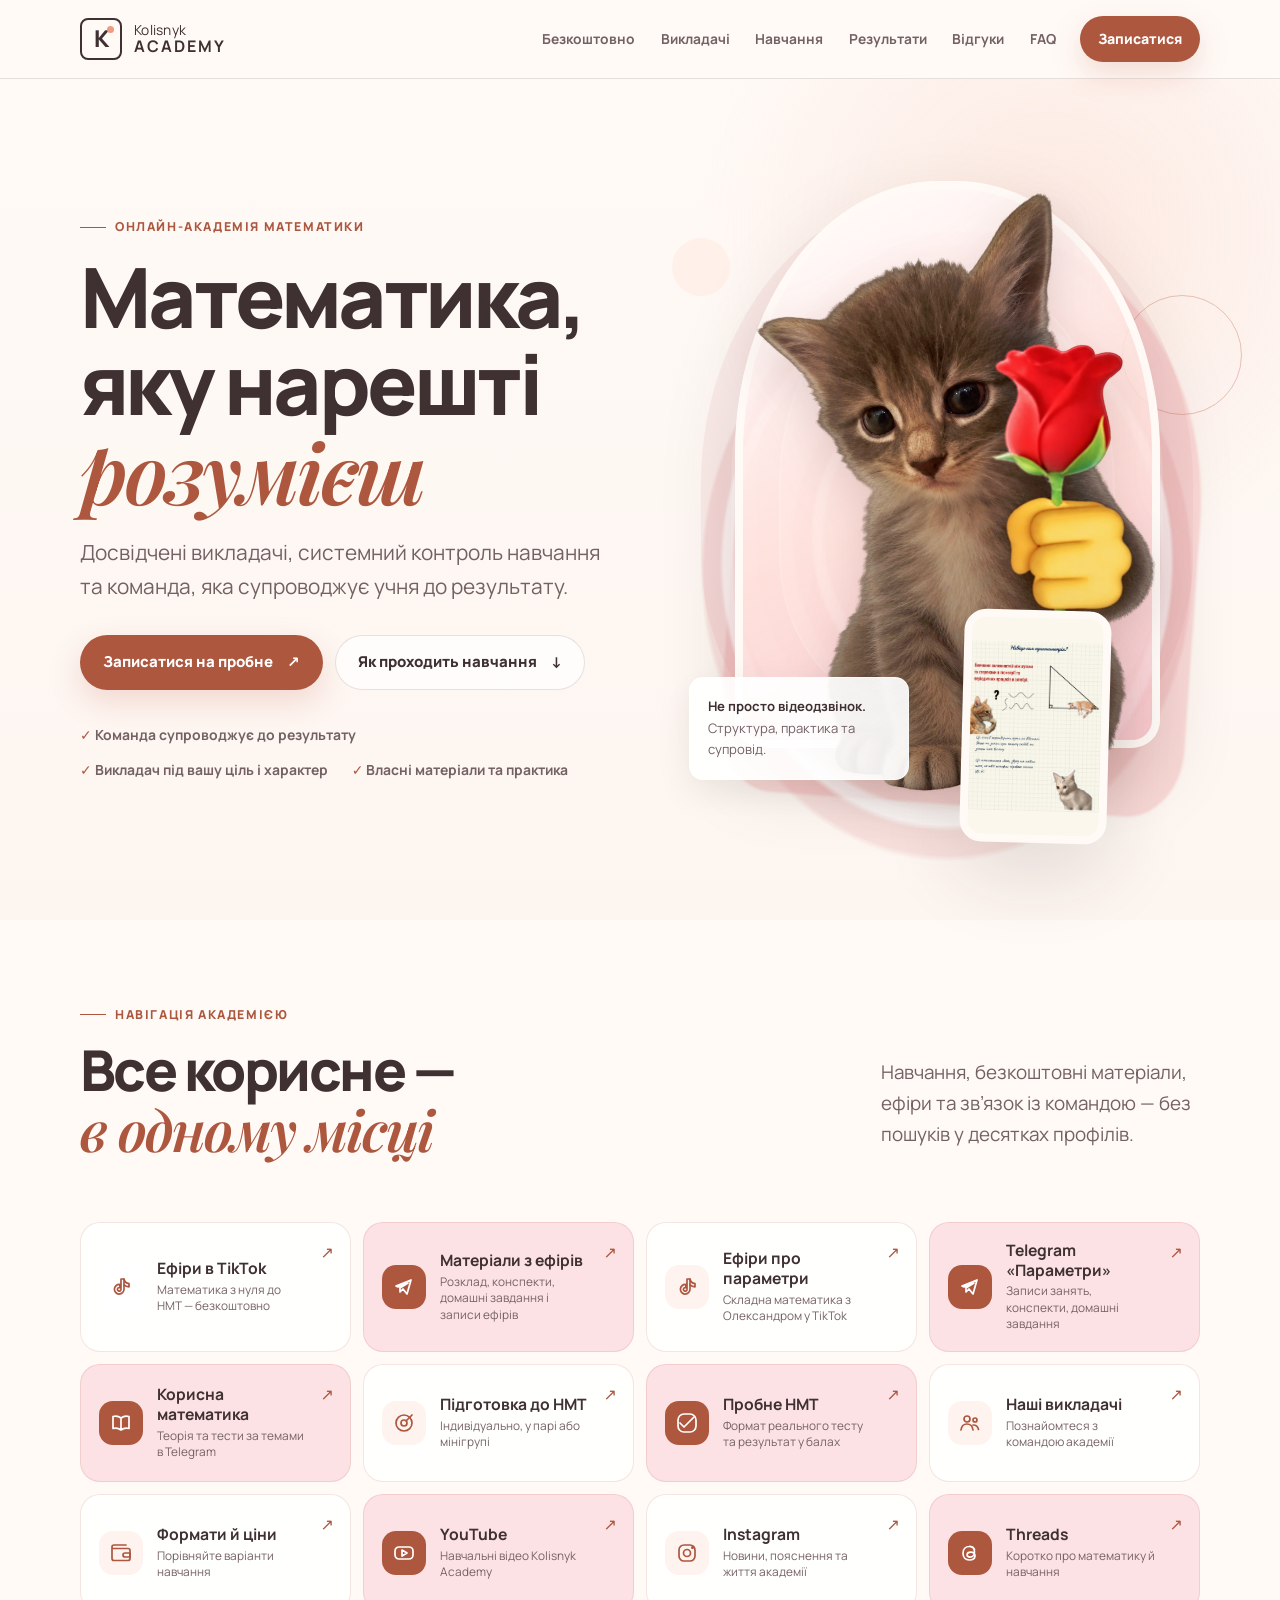
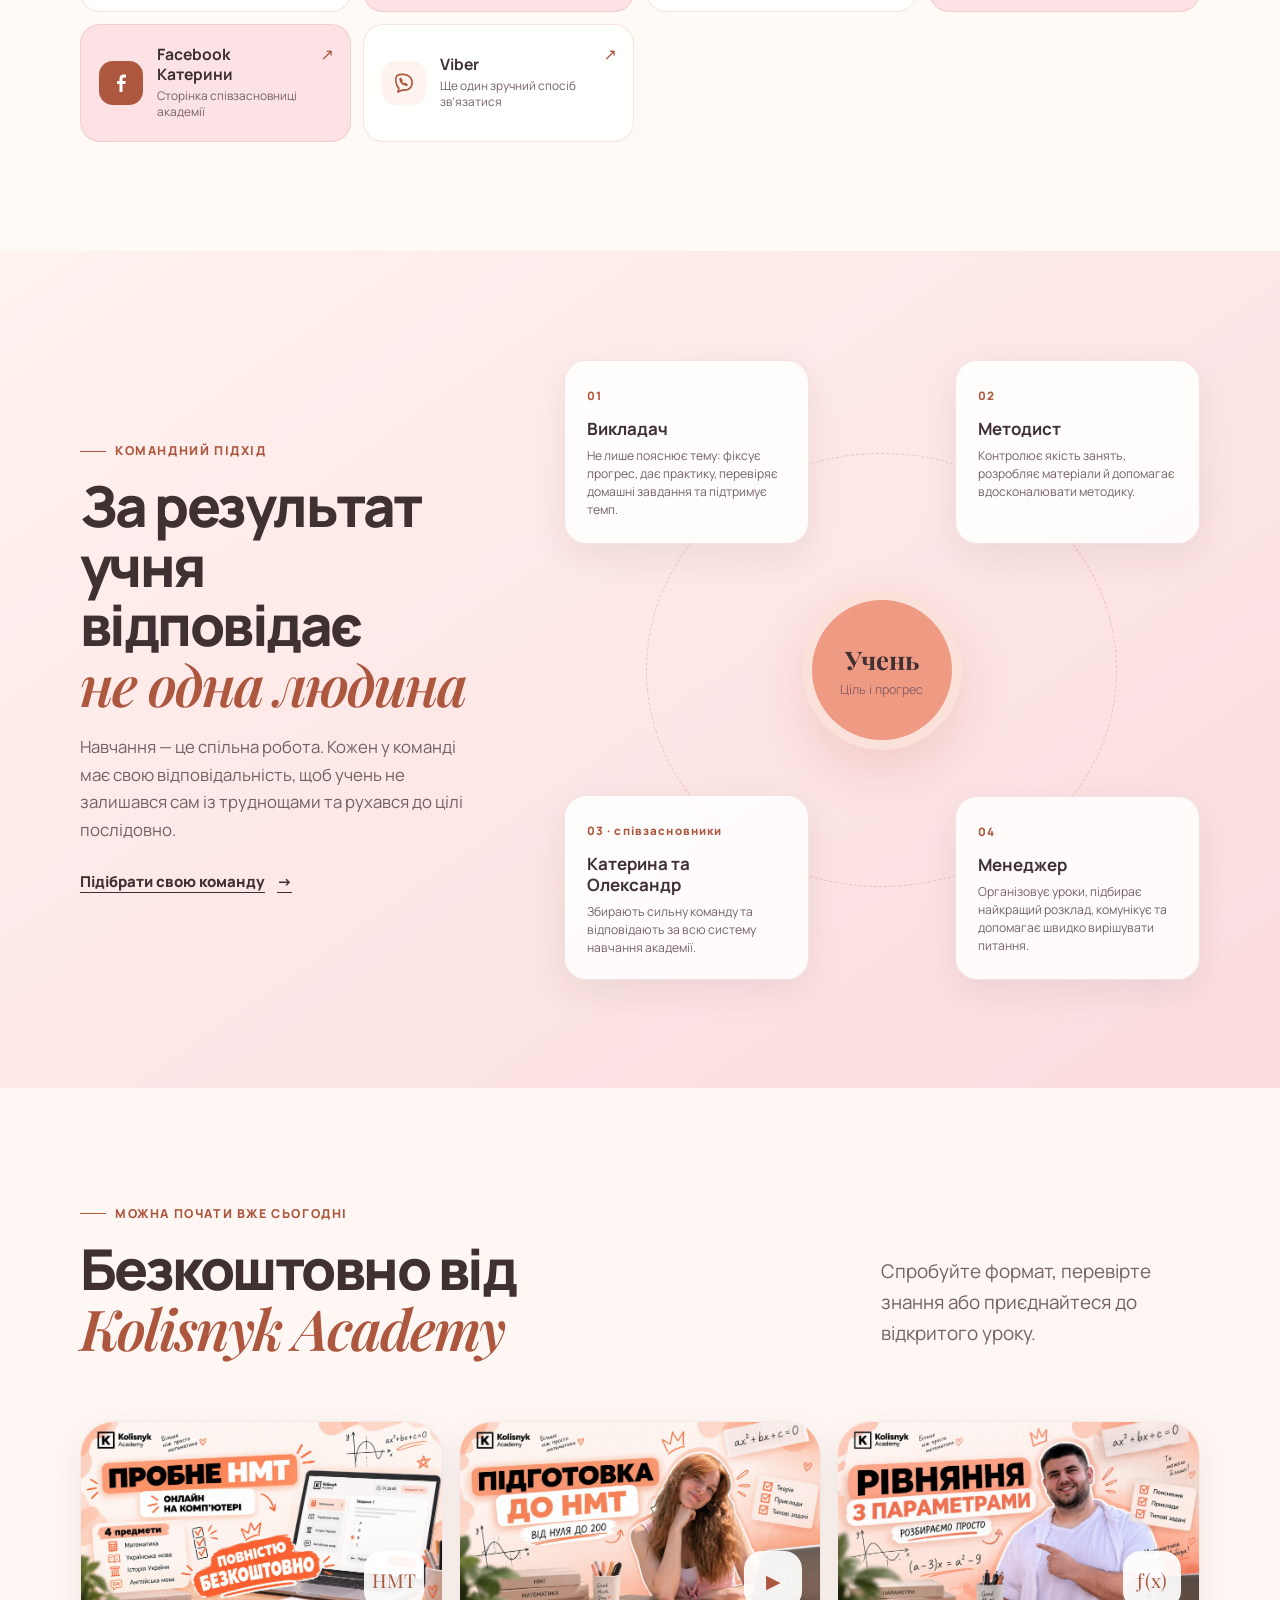
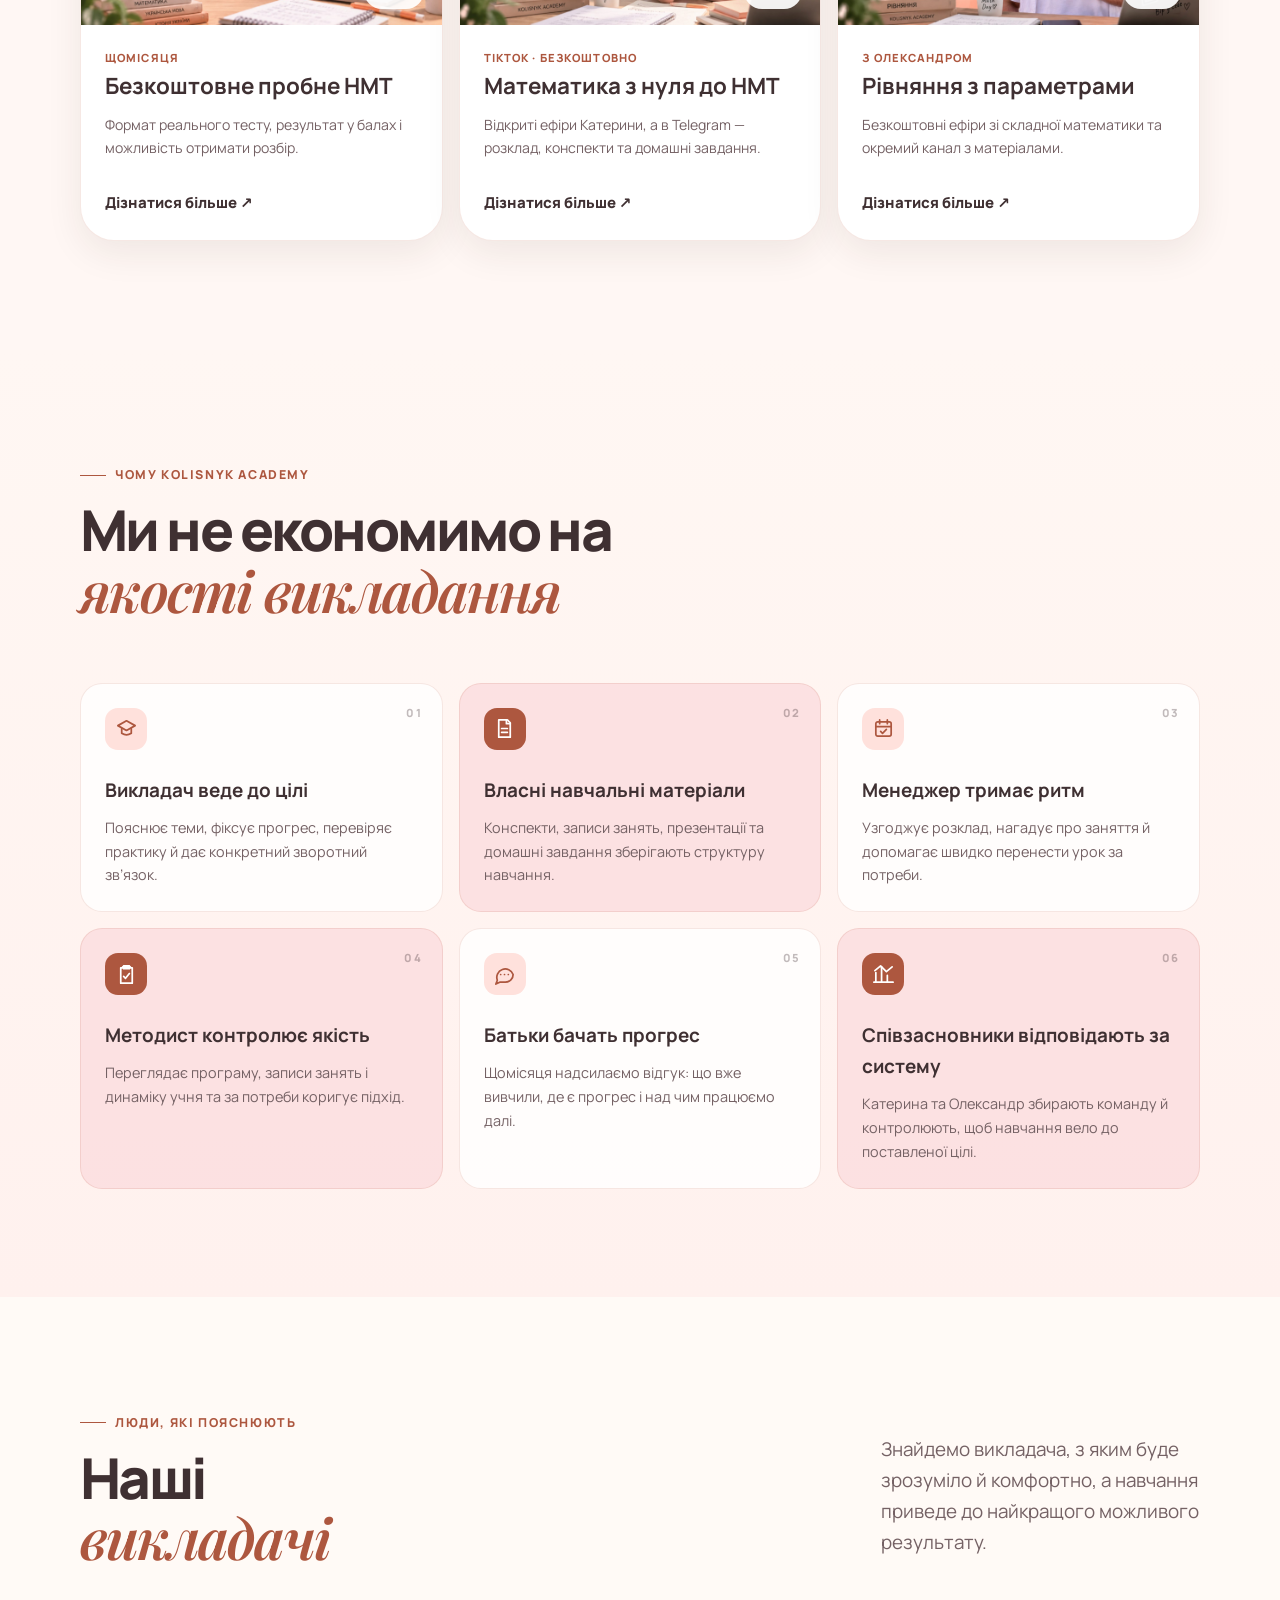
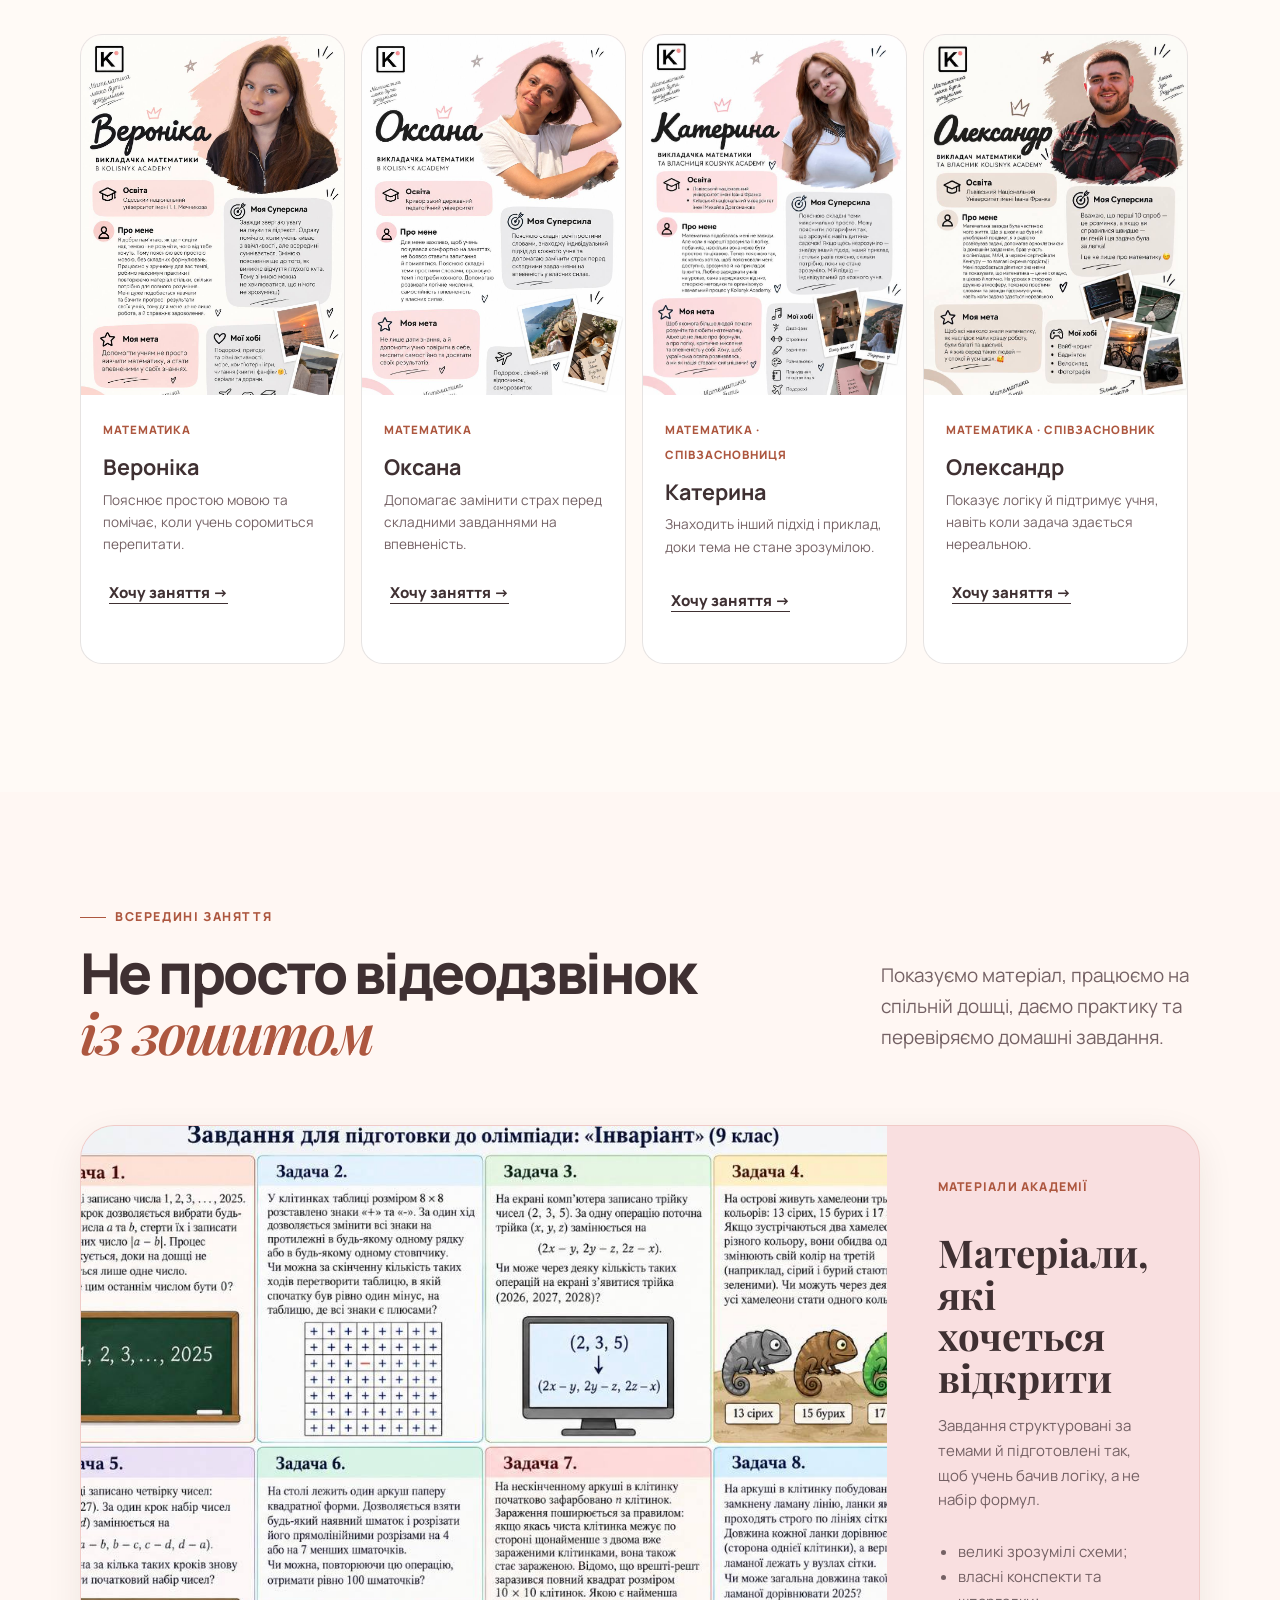
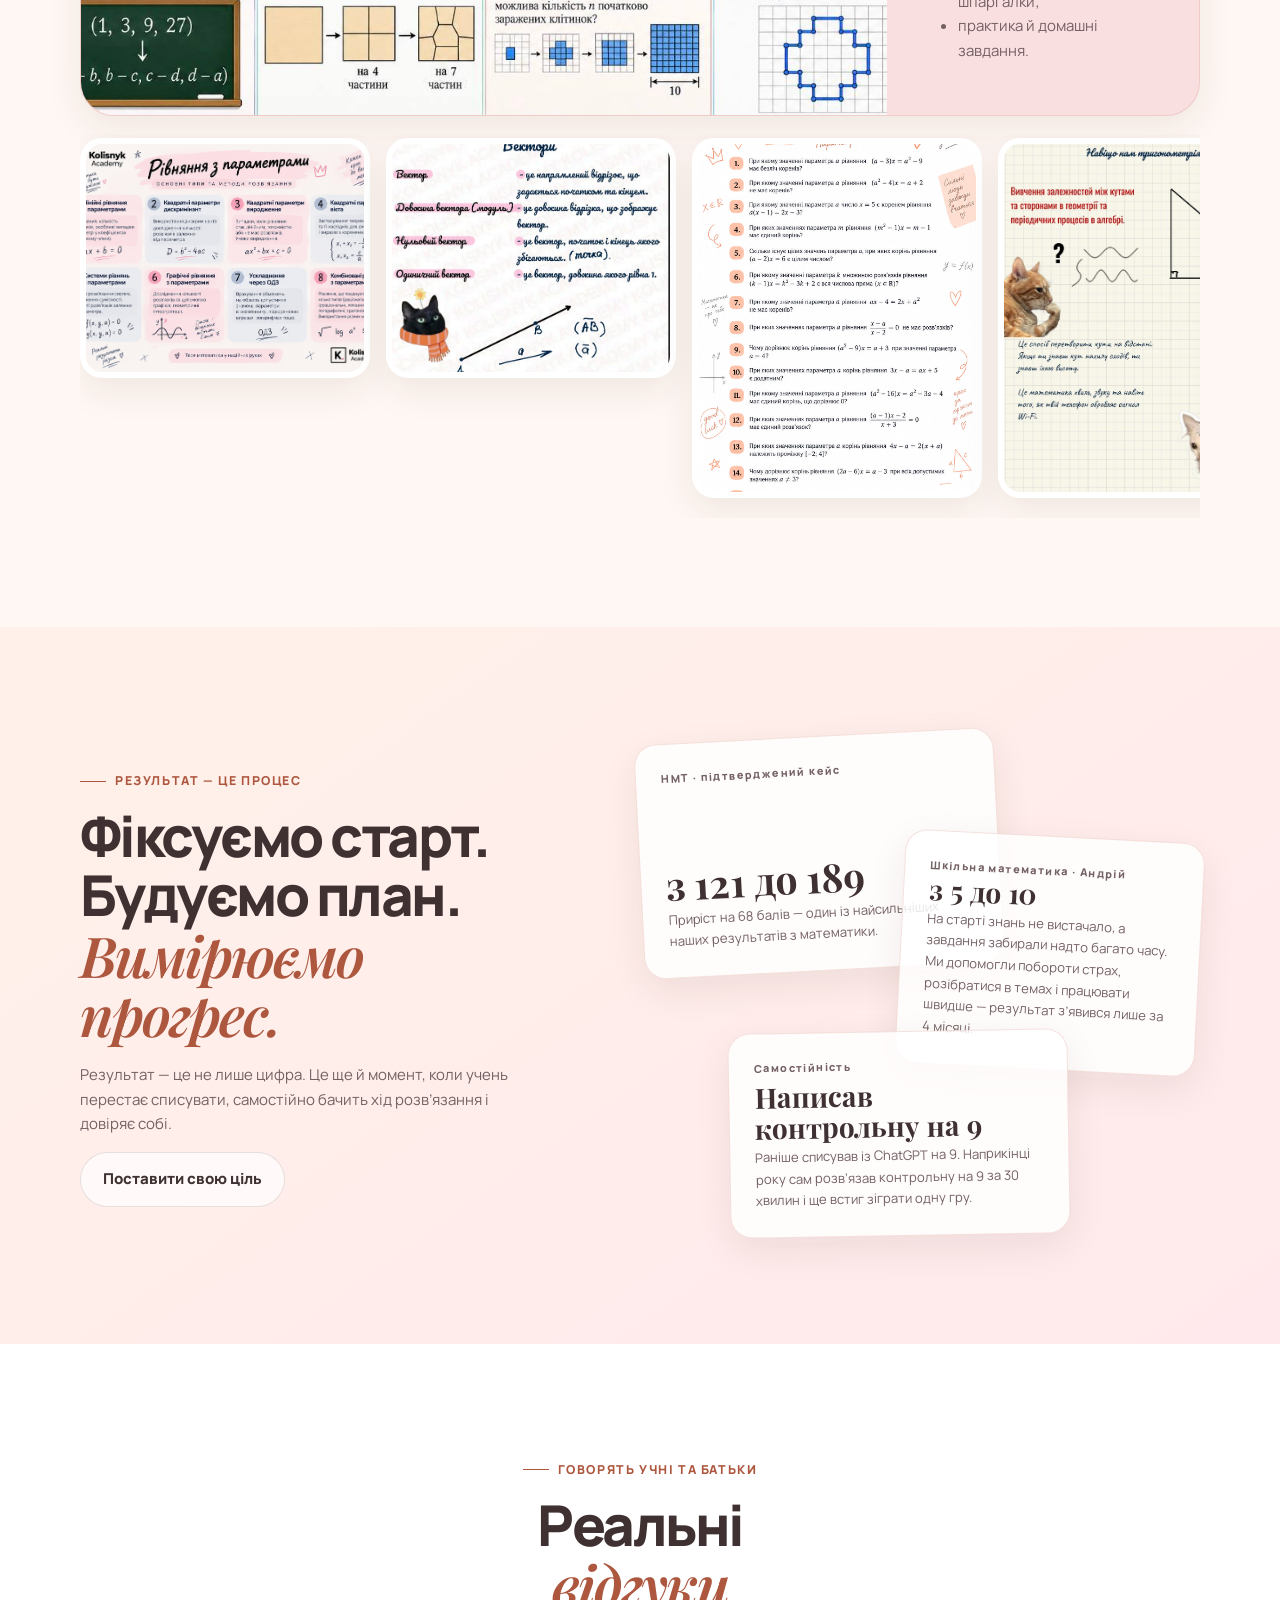
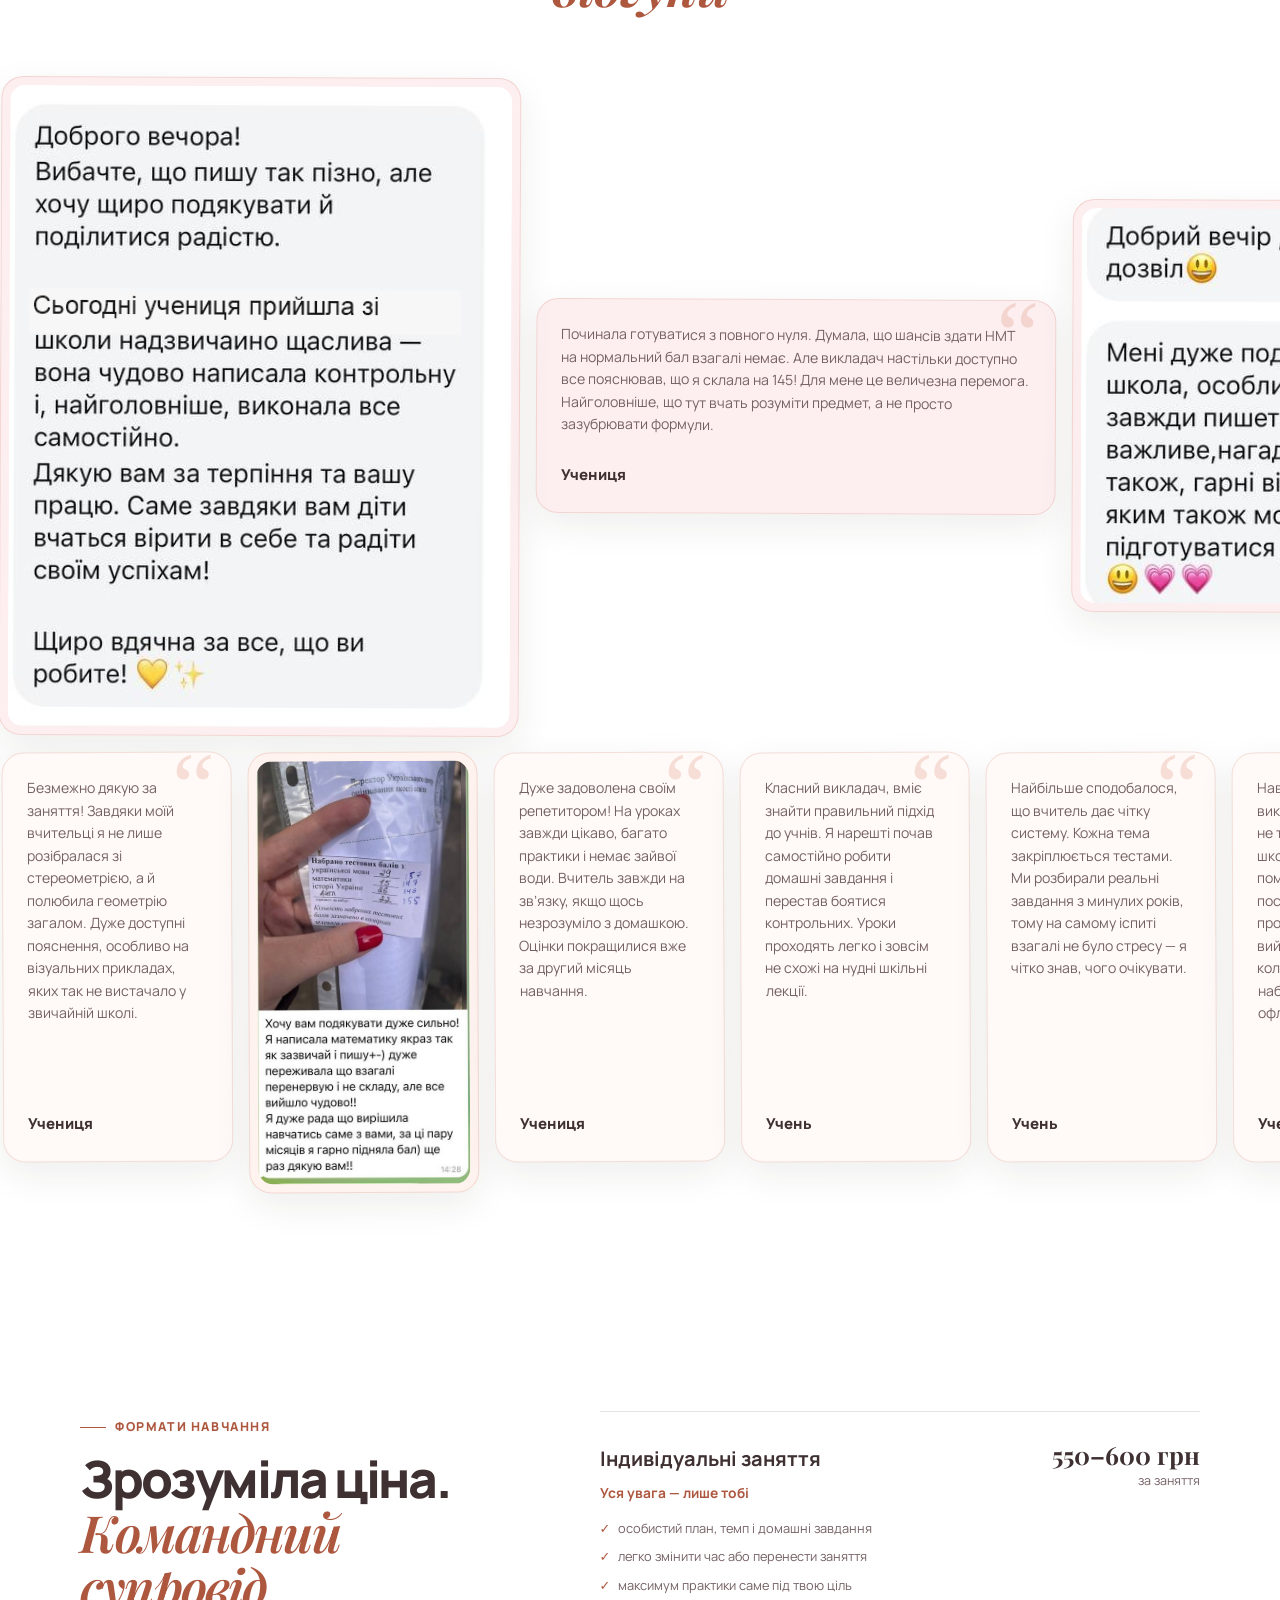
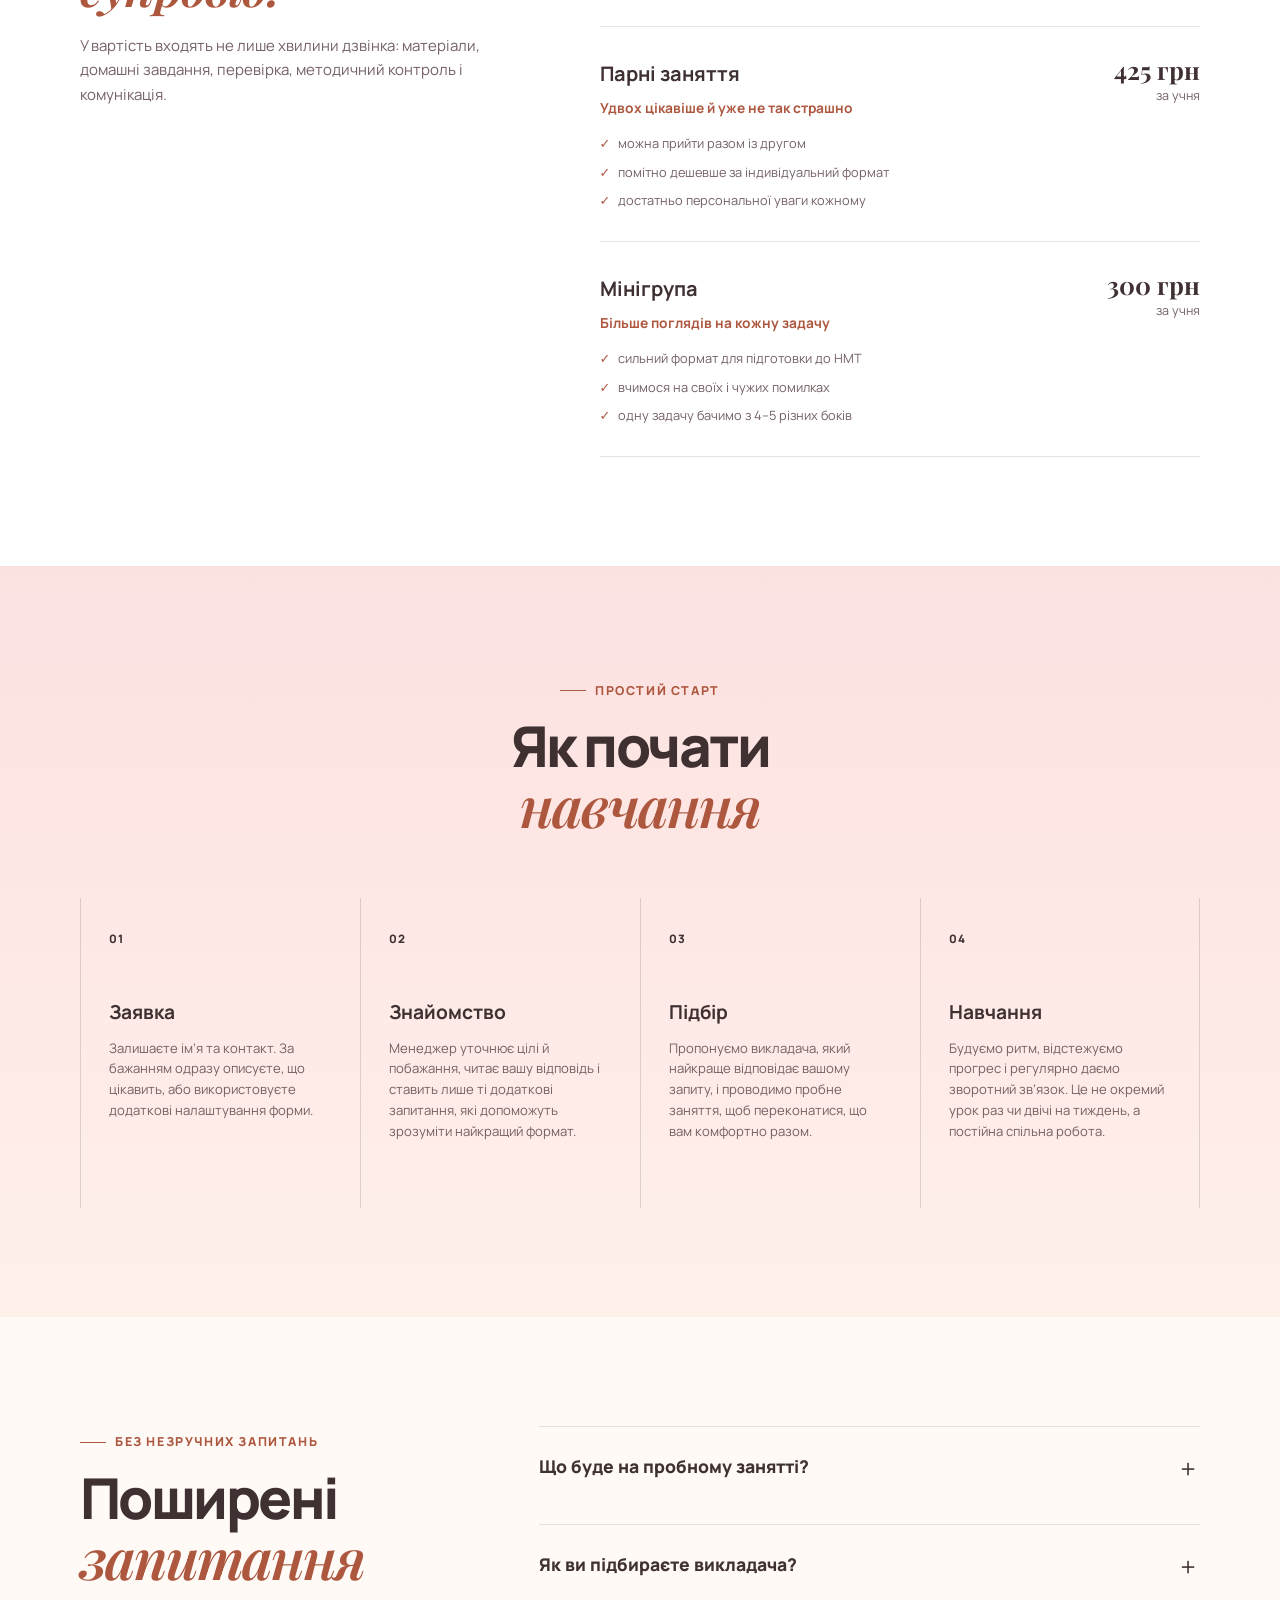
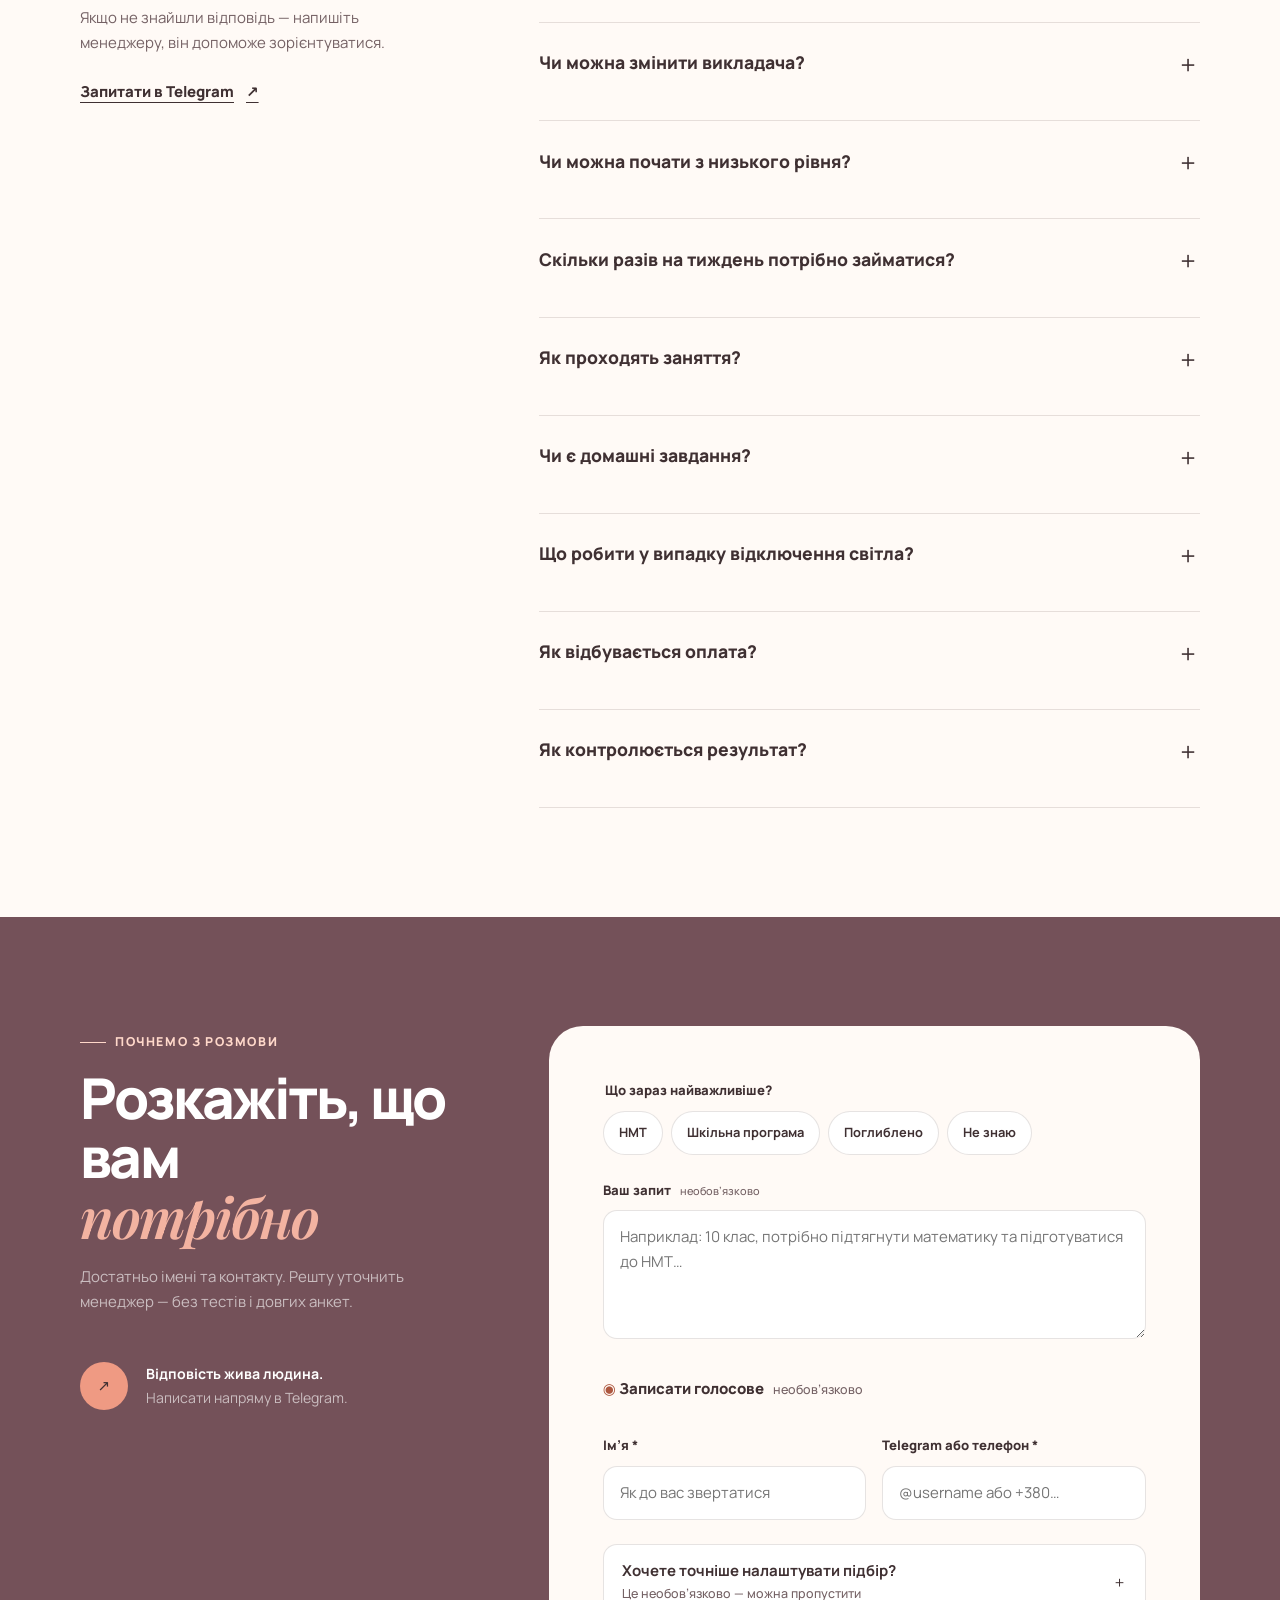
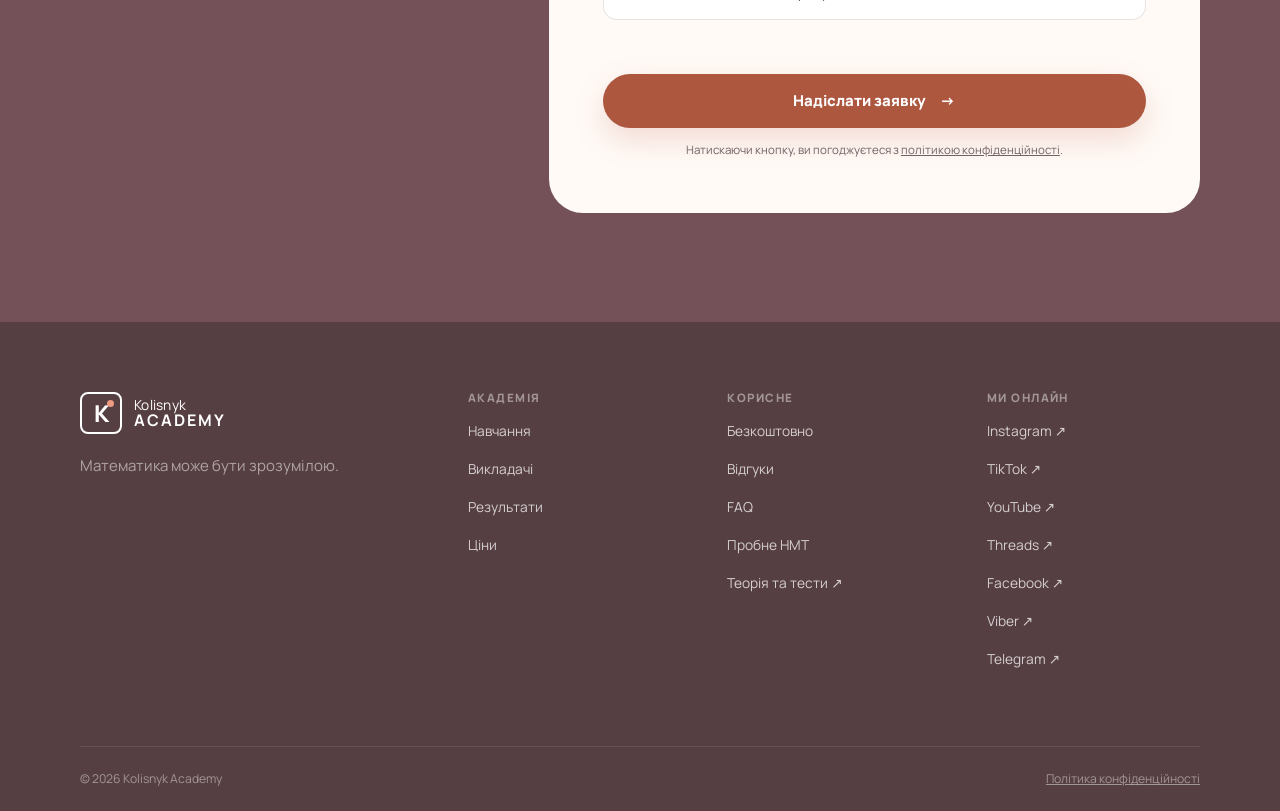
==== index.html @ 3cc49b6a "Revert "Publish preparation funnel" This reverts commit f873bf1350ba9552fa91347b3a0a930ffb6da4a2." ====
<!doctype html>
<html lang="uk">
<head>
  <meta charset="utf-8">
  <meta name="viewport" content="width=device-width, initial-scale=1">
  <title>Kolisnyk Academy — математика, яку розумієш</title>
  <meta name="description" content="Онлайн-академія математики: досвідчені викладачі, методичний контроль, навчальні матеріали та команда, яка супроводжує учня до результату.">
  <link rel="canonical" href="https://olexanderkolsnyk.github.io/Kolisnyk-Academy/">
  <meta property="og:type" content="website">
  <meta property="og:locale" content="uk_UA">
  <meta property="og:title" content="Kolisnyk Academy — математика, яку розумієш">
  <meta property="og:description" content="За результат учня відповідає не один репетитор, а команда.">
  <meta property="og:url" content="https://olexanderkolsnyk.github.io/Kolisnyk-Academy/">
  <meta property="og:image" content="https://olexanderkolsnyk.github.io/Kolisnyk-Academy/assets/images/brand/logo-square.png">
  <meta name="theme-color" content="#fffaf6">
  <link rel="icon" type="image/png" href="assets/images/brand/logo-square.png">
  <link rel="preconnect" href="https://fonts.googleapis.com">
  <link rel="preconnect" href="https://fonts.gstatic.com" crossorigin>
  <link href="https://fonts.googleapis.com/css2?family=Manrope:wght@400;500;600;700;800&family=Playfair+Display:wght@600;700&display=swap" rel="stylesheet">
  <link rel="stylesheet" href="css/style.css?v=20261021-7">
  <script type="application/ld+json">{"@context":"https://schema.org","@type":"EducationalOrganization","name":"Kolisnyk Academy","url":"https://olexanderkolsnyk.github.io/Kolisnyk-Academy/","logo":"https://olexanderkolsnyk.github.io/Kolisnyk-Academy/assets/images/brand/logo-square.png","sameAs":["https://www.instagram.com/kolisnyk_academy","https://www.tiktok.com/@kolisnyk_academy","https://www.youtube.com/@kolisnyk_academy","https://www.threads.com/@kolisnyk_academy","https://www.facebook.com/katerina.kolisnik.727264","https://t.me/kolisnyk_academy"],"areaServed":"UA","description":"Онлайн-академія математики з командним супроводом навчання."}</script>
  <!-- Meta Pixel Code -->
  <script>!function(f,b,e,v,n,t,s){if(f.fbq)return;n=f.fbq=function(){n.callMethod?n.callMethod.apply(n,arguments):n.queue.push(arguments)};if(!f._fbq)f._fbq=n;n.push=n;n.loaded=!0;n.version='2.0';n.queue=[];t=b.createElement(e);t.async=!0;t.src=v;s=b.getElementsByTagName(e)[0];s.parentNode.insertBefore(t,s)}(window,document,'script','https://connect.facebook.net/en_US/fbevents.js');fbq('init','1091402866768090');fbq('track','PageView');</script>
  <noscript><img height="1" width="1" style="display:none" alt="" src="https://www.facebook.com/tr?id=1091402866768090&ev=PageView&noscript=1"></noscript>
</head>
<body>
  <a class="skip-link" href="#main">До основного вмісту</a>
  <header class="site-header" id="top">
    <div class="container header-inner">
      <a class="brand" href="#top" aria-label="Kolisnyk Academy — на початок сторінки"><span class="brand-mark" aria-hidden="true">K<span></span></span><span class="brand-copy">Kolisnyk <strong>Academy</strong></span></a>
      <nav class="desktop-nav" aria-label="Основна навігація"><a href="#free">Безкоштовно</a><a href="#teachers">Викладачі</a><a href="#learning">Навчання</a><a href="#results">Результати</a><a href="#reviews">Відгуки</a><a href="#faq">FAQ</a></nav>
      <div class="header-actions"><a class="button button-small button-primary header-cta js-lead-cta" data-cta-location="header" href="#lead-form">Записатися</a><button class="menu-button" type="button" aria-label="Відкрити меню" aria-expanded="false" aria-controls="mobile-menu"><span></span><span></span><span></span></button></div>
    </div>
    <nav class="mobile-nav" id="mobile-menu" aria-label="Мобільна навігація" hidden><a href="#free">Безкоштовно</a><a href="#teachers">Викладачі</a><a href="#learning">Навчання</a><a href="#results">Результати</a><a href="#reviews">Відгуки</a><a href="#prices">Ціни</a><a href="#faq">FAQ</a></nav>
  </header>

  <main id="main">
    <section class="hero section">
      <div class="container hero-grid">
        <div class="hero-copy">
          <span class="eyebrow">Онлайн-академія математики</span>
          <h1>Математика, яку нарешті <em>розумієш</em></h1>
          <p class="hero-lead">Досвідчені викладачі, системний контроль навчання та команда, яка супроводжує учня до результату.</p>
          <div class="hero-actions"><a class="button button-primary js-lead-cta" data-cta-location="hero-primary" href="#lead-form">Записатися на пробне <span aria-hidden="true">↗</span></a><a class="button button-ghost" href="#learning">Як проходить навчання <span aria-hidden="true">↓</span></a></div>
          <ul class="trust-list" aria-label="Головні переваги академії"><li><span>✓</span> Команда супроводжує до результату</li><li><span>✓</span> Викладач під вашу ціль і характер</li><li><span>✓</span> Власні матеріали та практика</li></ul>
        </div>
        <div class="hero-visual" aria-label="Навчання в Kolisnyk Academy">
          <figure class="hero-photo hero-photo-main"><img src="assets/images/hero/cat-rose-full-v2.png" alt="Кіт із трояндою — талісман Kolisnyk Academy" width="846" height="1127" fetchpriority="high"></figure>
          <figure class="hero-photo hero-photo-lesson"><img src="assets/images/lessons/material-12-trigonometry-intro.jpg" alt="Навіщо нам тригонометрія — конспект із прямокутним трикутником" width="637" height="821"></figure>
          <div class="hero-note"><strong>Не просто відеодзвінок.</strong><span>Структура, практика та супровід.</span></div><div class="orbit orbit-one" aria-hidden="true"></div><div class="orbit orbit-two" aria-hidden="true"></div>
        </div>
      </div>
    </section>

    <section class="quick-links section" aria-labelledby="links-title"><div class="container"><div class="section-heading split-heading"><div><span class="eyebrow">Навігація академією</span><h2 id="links-title">Все корисне — <em>в одному місці</em></h2></div><p>Навчання, безкоштовні матеріали, ефіри та зв’язок із командою — без пошуків у десятках профілів.</p></div><div class="links-grid" id="links-grid"></div></div></section>

    <section class="team section" aria-labelledby="team-title"><div class="container team-shell"><div class="team-copy"><span class="eyebrow eyebrow-light">Командний підхід</span><h2 id="team-title">За результат учня відповідає <em>не одна людина</em></h2><p>Навчання — це спільна робота. Кожен у команді має свою відповідальність, щоб учень не залишався сам із труднощами та рухався до цілі послідовно.</p><a class="text-link js-lead-cta" data-cta-location="team" href="#lead-form">Підібрати свою команду <span aria-hidden="true">→</span></a></div><div class="team-map" role="img" aria-label="Учня супроводжують викладач, методист, менеджер і співзасновники Катерина та Олександр"><div class="student-node"><span>Учень</span><small>Ціль і прогрес</small></div><div class="team-line" aria-hidden="true"></div><div class="role-card role-teacher"><span>01</span><h3>Викладач</h3><p>Не лише пояснює тему: фіксує прогрес, дає практику, перевіряє домашні завдання та підтримує темп.</p></div><div class="role-card role-methodist"><span>02</span><h3>Методист</h3><p>Контролює якість занять, розробляє матеріали й допомагає вдосконалювати методику.</p></div><div class="role-card role-owner"><span>03 · співзасновники</span><h3>Катерина та Олександр</h3><p>Збирають сильну команду та відповідають за всю систему навчання академії.</p></div><div class="role-card role-manager"><span>04</span><h3>Менеджер</h3><p>Організовує уроки, підбирає найкращий розклад, комунікує та допомагає швидко вирішувати питання.</p></div></div></div></section>

    <section class="free section" id="free" aria-labelledby="free-title"><div class="container"><div class="section-heading split-heading"><div><span class="eyebrow">Можна почати вже сьогодні</span><h2 id="free-title">Безкоштовно від <em>Kolisnyk Academy</em></h2></div><p>Спробуйте формат, перевірте знання або приєднайтеся до відкритого уроку.</p></div><div class="free-grid" id="free-grid"></div></div></section>

    <section class="quality section" aria-labelledby="quality-title"><div class="container"><div class="section-heading"><span class="eyebrow">Чому Kolisnyk Academy</span><h2 id="quality-title">Ми не економимо на <em>якості викладання</em></h2></div><div class="quality-grid">
      <article class="quality-card"><span class="card-number">01</span><span class="icon-chip" aria-hidden="true"><svg viewBox="0 0 24 24"><path d="m3 9 9-5 9 5-9 5-9-5Z"/><path d="M7 12v5c3 2 7 2 10 0v-5"/></svg></span><h3>Викладач веде до цілі</h3><p>Пояснює теми, фіксує прогрес, перевіряє практику й дає конкретний зворотний зв’язок.</p></article>
      <article class="quality-card"><span class="card-number">02</span><span class="icon-chip" aria-hidden="true"><svg viewBox="0 0 24 24"><path d="M6 3h9l3 3v15H6V3Z"/><path d="M14 3v4h4M9 12h6M9 16h6"/></svg></span><h3>Власні навчальні матеріали</h3><p>Конспекти, записи занять, презентації та домашні завдання зберігають структуру навчання.</p></article>
      <article class="quality-card"><span class="card-number">03</span><span class="icon-chip" aria-hidden="true"><svg viewBox="0 0 24 24"><rect x="4" y="5" width="16" height="15" rx="2"/><path d="M8 3v4M16 3v4M4 10h16M9 15l2 2 4-4"/></svg></span><h3>Менеджер тримає ритм</h3><p>Узгоджує розклад, нагадує про заняття й допомагає швидко перенести урок за потреби.</p></article>
      <article class="quality-card"><span class="card-number">04</span><span class="icon-chip" aria-hidden="true"><svg viewBox="0 0 24 24"><path d="M8 4h8M9 3h6v3H9zM6 5h12v16H6z"/><path d="m9 14 2 2 4-5"/></svg></span><h3>Методист контролює якість</h3><p>Переглядає програму, записи занять і динаміку учня та за потреби коригує підхід.</p></article>
      <article class="quality-card"><span class="card-number">05</span><span class="icon-chip" aria-hidden="true"><svg viewBox="0 0 24 24"><path d="M21 12a8 8 0 0 1-8 8H7l-4 2 1.5-4A8 8 0 1 1 21 12Z"/><path d="M8 12h.01M12 12h.01M16 12h.01"/></svg></span><h3>Батьки бачать прогрес</h3><p>Щомісяця надсилаємо відгук: що вже вивчили, де є прогрес і над чим працюємо далі.</p></article>
      <article class="quality-card"><span class="card-number">06</span><span class="icon-chip" aria-hidden="true"><svg viewBox="0 0 24 24"><path d="M4 20V10M10 20V4M16 20v-7M22 20H2"/><path d="m3 8 6-5 6 6 6-5"/></svg></span><h3>Співзасновники відповідають за систему</h3><p>Катерина та Олександр збирають команду й контролюють, щоб навчання вело до поставленої цілі.</p></article>
    </div></div></section>

    <section class="teachers section" id="teachers" aria-labelledby="teachers-title"><div class="container"><div class="section-heading split-heading"><div><span class="eyebrow">Люди, які пояснюють</span><h2 id="teachers-title">Наші <em>викладачі</em></h2></div><p>Знайдемо викладача, з яким буде зрозуміло й комфортно, а навчання приведе до найкращого можливого результату.</p></div><div class="scroll-row teachers-row" id="teachers-list" tabindex="0" aria-label="Викладачі Kolisnyk Academy"></div></div></section>

    <section class="learning section" id="learning" aria-labelledby="learning-title"><div class="container"><div class="section-heading split-heading"><div><span class="eyebrow">Всередині заняття</span><h2 id="learning-title">Не просто відеодзвінок <em>із зошитом</em></h2></div><p>Показуємо матеріал, працюємо на спільній дошці, даємо практику та перевіряємо домашні завдання.</p></div><div class="lesson-feature"><figure class="lesson-main"><img src="assets/images/lessons/material-08-olympiad-tasks.jpg" alt="Завдання для підготовки до олімпіади з математики, 9 клас" width="1179" height="759" loading="lazy"></figure><div class="lesson-copy"><span class="lesson-index">Матеріали академії</span><h3>Матеріали, які хочеться відкрити</h3><p>Завдання структуровані за темами й підготовлені так, щоб учень бачив логіку, а не набір формул.</p><ul><li>великі зрозумілі схеми;</li><li>власні конспекти та шпаргалки;</li><li>практика й домашні завдання.</li></ul></div></div><div class="scroll-row lesson-row" id="lesson-gallery" tabindex="0" aria-label="Приклади навчальних матеріалів"></div></div></section>

    <section class="results section" id="results" aria-labelledby="results-title"><div class="container results-grid"><div class="results-copy"><span class="eyebrow">Результат — це процес</span><h2 id="results-title">Фіксуємо старт. Будуємо план. <em>Вимірюємо прогрес.</em></h2><p>Результат — це не лише цифра. Це ще й момент, коли учень перестає списувати, самостійно бачить хід розв’язання і довіряє собі.</p><a class="button button-ghost js-lead-cta" data-cta-location="results" href="#lead-form">Поставити свою ціль</a></div><div class="result-cards" aria-label="Результати учнів Kolisnyk Academy"><article class="result-placeholder result-score"><span>НМТ · підтверджений кейс</span><strong>з 121 до 189</strong><p>Приріст на 68 балів — один із найсильніших наших результатів з математики.</p></article><article class="result-placeholder result-grade"><span>Шкільна математика · Андрій</span><strong>з 5 до 10</strong><p>На старті знань не вистачало, а завдання забирали надто багато часу. Ми допомогли побороти страх, розібратися в темах і працювати швидше — результат з’явився лише за 4 місяці.</p></article><article class="result-placeholder result-story"><span>Самостійність</span><strong>Написав контрольну на 9</strong><p>Раніше списував із ChatGPT на 9. Наприкінці року сам розв’язав контрольну на 9 за 30 хвилин і ще встиг зіграти одну гру.</p></article></div></div></section>

    <section class="reviews section" id="reviews" aria-labelledby="reviews-title"><div class="container"><div class="section-heading centered"><span class="eyebrow">Говорять учні та батьки</span><h2 id="reviews-title">Реальні <em>відгуки</em></h2></div></div><div class="reviews-marquee" id="reviews-marquee" aria-label="Галерея відгуків"></div></section>

    <section class="prices section" id="prices" aria-labelledby="prices-title"><div class="container price-shell"><div class="price-intro"><span class="eyebrow">Формати навчання</span><h2 id="prices-title">Зрозуміла ціна. <em>Командний супровід.</em></h2><p>У вартість входять не лише хвилини дзвінка: матеріали, домашні завдання, перевірка, методичний контроль і комунікація.</p></div><div class="pricing-list" id="pricing-list"></div></div></section>

    <section class="steps section" aria-labelledby="steps-title"><div class="container"><div class="section-heading centered"><span class="eyebrow">Простий старт</span><h2 id="steps-title">Як почати <em>навчання</em></h2></div><ol class="steps-list"><li><span>01</span><h3>Заявка</h3><p>Залишаєте ім’я та контакт. За бажанням одразу описуєте, що цікавить, або використовуєте додаткові налаштування форми.</p></li><li><span>02</span><h3>Знайомство</h3><p>Менеджер уточнює цілі й побажання, читає вашу відповідь і ставить лише ті додаткові запитання, які допоможуть зрозуміти найкращий формат.</p></li><li><span>03</span><h3>Підбір</h3><p>Пропонуємо викладача, який найкраще відповідає вашому запиту, і проводимо пробне заняття, щоб переконатися, що вам комфортно разом.</p></li><li><span>04</span><h3>Навчання</h3><p>Будуємо ритм, відстежуємо прогрес і регулярно даємо зворотний зв’язок. Це не окремий урок раз чи двічі на тиждень, а постійна спільна робота.</p></li></ol></div></section>

    <section class="faq section" id="faq" aria-labelledby="faq-title"><div class="container faq-grid"><div class="faq-copy"><span class="eyebrow">Без незручних запитань</span><h2 id="faq-title">Поширені <em>запитання</em></h2><p>Якщо не знайшли відповідь — напишіть менеджеру, він допоможе зорієнтуватися.</p><a class="text-link" href="https://t.me/kolisnyk_academy" target="_blank" rel="noopener" data-link-category="telegram-support">Запитати в Telegram <span aria-hidden="true">↗</span></a></div><div class="faq-list" id="faq-list"></div></div></section>

    <section class="lead-section section" id="lead-form" aria-labelledby="lead-title"><div class="container lead-shell"><div class="lead-aside"><span class="eyebrow eyebrow-light">Почнемо з розмови</span><h2 id="lead-title">Розкажіть, що вам <em>потрібно</em></h2><p>Достатньо імені та контакту. Решту уточнить менеджер — без тестів і довгих анкет.</p><a class="lead-promise" href="https://t.me/kolisnyk_academy" target="_blank" rel="noopener" data-link-category="telegram-human"><span>↗</span><p><strong>Відповість жива людина.</strong><br>Написати напряму в Telegram.</p></a></div>
      <form class="lead-form" id="contact-form" novalidate>
        <fieldset class="goal-fieldset"><legend>Що зараз найважливіше?</legend><div class="choice-row"><label><input type="radio" name="goal" value="Підготовка до НМТ"><span>НМТ</span></label><label><input type="radio" name="goal" value="Підтягнути шкільну програму"><span>Шкільна програма</span></label><label><input type="radio" name="goal" value="Поглиблена математика"><span>Поглиблено</span></label><label><input type="radio" name="goal" value="Потрібна порада"><span>Не знаю</span></label></div></fieldset>
        <div class="field"><label for="user-message">Ваш запит <small>необов’язково</small></label><textarea id="user-message" rows="4" placeholder="Наприклад: 10 клас, потрібно підтягнути математику та підготуватися до НМТ…"></textarea></div>
        <div class="voice-block"><button class="voice-open" id="voice-open" type="button"><span aria-hidden="true">◉</span> Записати голосове <small>необов’язково</small></button><div class="voice-panel" id="voice-panel" hidden><div class="voice-status"><span class="voice-dot"></span><strong id="voice-status">Готово до запису</strong><time id="voice-timer">00:00</time></div><div class="voice-actions"><button class="button button-small button-dark" id="voice-record" type="button">Почати запис</button><button class="button button-small button-ghost" id="voice-delete" type="button" hidden>Видалити</button></div><audio id="voice-preview" controls hidden></audio><label class="voice-confirm" id="voice-confirm-wrap" hidden><input type="checkbox" id="voice-confirm"> <span>Підтверджую додавання цього голосового до заявки</span></label></div></div>
        <div class="field-row"><div class="field"><label for="user-name">Ім’я <span aria-hidden="true">*</span></label><input id="user-name" type="text" autocomplete="name" placeholder="Як до вас звертатися" required></div><div class="field"><label for="user-contact">Telegram або телефон <span aria-hidden="true">*</span></label><input id="user-contact" type="text" autocomplete="tel" placeholder="@username або +380…" required></div></div>
        <details class="preferences"><summary><span><strong>Хочете точніше налаштувати підбір?</strong><small>Це необов’язково — можна пропустити</small></span><span aria-hidden="true">＋</span></summary><div class="preferences-body"><div class="field"><label for="selected-teacher">Бажаний викладач</label><select id="selected-teacher"><option value="">Довіряю підбір команді</option></select></div><label class="range-field"><span>Темп пояснення <output id="pace-output">Збалансований</output></span><input id="pref-pace" type="range" min="1" max="3" value="2"></label><label class="range-field"><span>Стиль комунікації <output id="style-output">Доброзичливий</output></span><input id="pref-style" type="range" min="1" max="3" value="2"></label><label class="range-field"><span>Рівень контролю <output id="control-output">Помірний</output></span><input id="pref-control" type="range" min="1" max="3" value="2"></label><label class="range-field"><span>Формат пояснення <output id="format-output">Теорія + практика</output></span><input id="pref-format" type="range" min="1" max="3" value="2"></label></div></details>
        <p class="form-error" id="form-error" role="alert" aria-live="polite"></p><button class="button button-primary submit-button" id="submit-btn" type="submit">Надіслати заявку <span aria-hidden="true">→</span></button><p class="privacy-note">Натискаючи кнопку, ви погоджуєтеся з <a href="privacy.html">політикою конфіденційності</a>.</p>
      </form>
    </div></section>
  </main>

  <footer class="site-footer"><div class="container footer-grid"><div class="footer-brand"><a class="brand brand-light" href="#top"><span class="brand-mark">K<span></span></span><span class="brand-copy">Kolisnyk <strong>Academy</strong></span></a><p>Математика може бути зрозумілою.</p></div><div><h2>Академія</h2><a href="#learning">Навчання</a><a href="#teachers">Викладачі</a><a href="#results">Результати</a><a href="#prices">Ціни</a></div><div><h2>Корисне</h2><a href="#free">Безкоштовно</a><a href="#reviews">Відгуки</a><a href="#faq">FAQ</a><a href="https://olexanderkolsnyk.github.io/PNMT/" target="_blank" rel="noopener">Пробне НМТ</a><a href="https://t.me/katerina_math_nmt2" target="_blank" rel="noopener">Теорія та тести ↗</a></div><div><h2>Ми онлайн</h2><a href="https://www.instagram.com/kolisnyk_academy" target="_blank" rel="noopener">Instagram ↗</a><a href="https://www.tiktok.com/@kolisnyk_academy" target="_blank" rel="noopener">TikTok ↗</a><a href="https://www.youtube.com/@kolisnyk_academy" target="_blank" rel="noopener">YouTube ↗</a><a href="https://www.threads.com/@kolisnyk_academy?igshid=NTc4MTIwNjQ2YQ==" target="_blank" rel="noopener">Threads ↗</a><a href="https://www.facebook.com/katerina.kolisnik.727264" target="_blank" rel="noopener">Facebook ↗</a><a href="https://r.mssg.me/m/697bfcc0610fc48495b6ee1d" target="_blank" rel="noopener">Viber ↗</a><a href="https://t.me/kolisnyk_academy" target="_blank" rel="noopener">Telegram ↗</a></div></div><div class="container footer-bottom"><p>© <span id="current-year"></span> Kolisnyk Academy</p><a href="privacy.html">Політика конфіденційності</a></div></footer>
  <a class="mobile-sticky-cta button button-primary js-lead-cta" data-cta-location="mobile-sticky" href="#lead-form">Записатися на пробне</a>
  <dialog class="success-dialog" id="success-dialog"><button class="dialog-close" id="success-close" type="button" aria-label="Закрити">×</button><span class="success-mark" aria-hidden="true">✓</span><h2>Готово 🎉</h2><p>Менеджер Kolisnyk Academy зв’яжеться з вами та допоможе підібрати викладача.</p><div class="success-links"><a href="https://t.me/kolisnyk_academy" target="_blank" rel="noopener">Написати в Telegram <span>↗</span></a><a href="https://olexanderkolsnyk.github.io/PNMT/" target="_blank" rel="noopener">Спробувати пробне НМТ <span>↗</span></a><a href="#teachers" data-close-dialog>Познайомитися з викладачами <span>↓</span></a></div></dialog>
  <script src="js/data.js?v=20261021-2" defer></script><script src="js/analytics.js?v=20261021-2" defer></script><script src="js/main.js?v=20261021-2" defer></script><script src="js/form.js?v=20261021-2" defer></script>
</body>
</html>
---- css/style.css ----
:root {
  --ink: #3f3032;
  --ink-soft: #746164;
  --paper: #fffaf6;
  --paper-2: #fff3ef;
  --white: #fff;
  --peach: #ef9a83;
  --peach-dark: #ad573f;
  --pink: #fbdadd;
  --rose: #c98c86;
  --rose-light: #fff0ea;
  --brown: #8d5f64;
  --line: rgba(64, 42, 34, .13);
  --font-body: "Manrope", system-ui, -apple-system, BlinkMacSystemFont, "Segoe UI", sans-serif;
  --font-display: "Playfair Display", Georgia, serif;
  --radius-sm: 14px;
  --radius-md: 22px;
  --radius-lg: 34px;
  --shadow-sm: 0 12px 36px rgba(55, 36, 29, .08);
  --shadow-lg: 0 30px 80px rgba(55, 36, 29, .13);
  --container: 1120px;
  --section-space: clamp(70px, 8.5vw, 118px);
}

* { box-sizing: border-box; }
html { max-width: 100%; scroll-behavior: smooth; scroll-padding-top: 92px; overflow-x: clip; }
body { max-width: 100%; margin: 0; color: var(--ink); background: var(--paper); font-family: var(--font-body); line-height: 1.65; overflow-x: clip; }
body::before { content: ""; position: fixed; inset: 0; pointer-events: none; z-index: -1; opacity: .5; background-image: radial-gradient(rgba(70,45,37,.11) .6px, transparent .6px); background-size: 12px 12px; }
img { max-width: 100%; display: block; }
a { color: inherit; }
button, input, textarea, select { font: inherit; }
button, a { -webkit-tap-highlight-color: transparent; }
:focus-visible { outline: 3px solid var(--peach-dark); outline-offset: 4px; }
[hidden] { display: none !important; }
.container { width: min(calc(100% - 32px), var(--container)); margin-inline: auto; }
.section { padding-block: var(--section-space); }
.skip-link { position: fixed; top: 10px; left: 10px; z-index: 9999; padding: 12px 16px; background: var(--ink); color: #fff; border-radius: 8px; transform: translateY(-160%); }
.skip-link:focus { transform: none; }
.eyebrow { display: inline-flex; align-items: center; gap: 9px; margin-bottom: 15px; color: var(--peach-dark); font-size: .77rem; font-weight: 800; letter-spacing: .13em; text-transform: uppercase; }
.eyebrow::before { content: ""; width: 26px; height: 1px; background: currentColor; }
.eyebrow-light { color: #ffd8ca; }
h1, h2, h3, p { margin-top: 0; }
h1, h2 { margin-bottom: 20px; font-weight: 800; letter-spacing: -.045em; line-height: 1.05; }
h1 { max-width: 720px; font-size: clamp(3.15rem, 6.5vw, 6.1rem); }
h2 { font-size: clamp(2.2rem, 4.4vw, 4.3rem); }
h1 em, h2 em { display: block; color: var(--peach-dark); font-family: var(--font-display); font-weight: 600; letter-spacing: -.035em; }
.section-heading { max-width: 850px; margin-bottom: clamp(34px, 5vw, 64px); }
.section-heading h2 { margin-bottom: 0; }
.section-heading p, .split-heading > p { color: var(--ink-soft); font-size: clamp(1rem, 1.5vw, 1.18rem); }
.split-heading { display: grid; grid-template-columns: minmax(0, 1.65fr) minmax(260px, .7fr); gap: 50px; max-width: none; align-items: end; }
.split-heading > p { max-width: 420px; margin: 0 0 8px auto; }
.centered { margin-inline: auto; text-align: center; }
.centered .eyebrow { justify-content: center; }
.centered p { max-width: 600px; margin-inline: auto; }
.button { min-height: 52px; display: inline-flex; align-items: center; justify-content: center; gap: 14px; padding: 14px 22px; border: 1px solid transparent; border-radius: 999px; font-weight: 800; text-decoration: none; cursor: pointer; transition: transform .2s ease, background .2s ease, box-shadow .2s ease; }
.button:hover { transform: translateY(-2px); }
.button-primary { background: var(--peach-dark); color: var(--white); box-shadow: 0 12px 30px rgba(201,111,90,.22); }
.button-primary:hover { background: #91442f; box-shadow: 0 16px 34px rgba(201,111,90,.28); }
.button-ghost { border-color: var(--line); background: rgba(255,255,255,.7); color: var(--ink); }
.button-dark { background: var(--brown); color: #fff; }
.button-small { min-height: 44px; padding: 10px 17px; font-size: .88rem; }
.text-link { display: inline-flex; align-items: center; gap: 12px; min-height: 44px; color: inherit; font-weight: 800; text-underline-offset: 5px; }

.site-header { position: sticky; top: 0; z-index: 100; border-bottom: 1px solid var(--line); background: rgba(255,250,246,.92); backdrop-filter: blur(18px); }
.header-inner { min-height: 78px; display: flex; align-items: center; justify-content: space-between; gap: 24px; }
.brand { display: inline-flex; align-items: center; gap: 12px; flex: none; color: var(--ink); text-decoration: none; }
.brand-mark { position: relative; width: 42px; height: 42px; display: grid; place-items: center; border: 2px solid currentColor; border-radius: 8px; font-size: 1.45rem; font-weight: 800; line-height: 1; }
.brand-mark span { position: absolute; top: 6px; right: 6px; width: 7px; height: 7px; border-radius: 50%; background: var(--peach); }
.brand-copy { display: flex; flex-direction: column; line-height: 1.05; font-size: .86rem; letter-spacing: .02em; }
.brand-copy strong { font-size: 1rem; text-transform: uppercase; letter-spacing: .12em; }
.desktop-nav { display: flex; align-items: center; gap: clamp(14px, 2vw, 30px); margin-left: auto; }
.desktop-nav a { min-height: 44px; display: inline-flex; align-items: center; color: var(--ink-soft); font-size: .86rem; font-weight: 700; text-decoration: none; }
.desktop-nav a:hover { color: var(--ink); }
.header-actions { display: flex; align-items: center; gap: 10px; }
.menu-button { width: 46px; height: 46px; display: none; border: 1px solid var(--line); border-radius: 50%; background: #fff; cursor: pointer; }
.menu-button span { width: 18px; height: 2px; display: block; margin: 4px auto; background: var(--ink); }
.mobile-nav { padding: 8px 16px 20px; border-top: 1px solid var(--line); background: var(--paper); }
.mobile-nav a { min-height: 48px; display: flex; align-items: center; border-bottom: 1px solid var(--line); font-weight: 700; text-decoration: none; }

.hero { position: relative; z-index: 1; min-height: calc(100svh - 78px); display: flex; align-items: center; padding-top: clamp(60px, 8vw, 105px); overflow: visible; background: radial-gradient(circle at 82% 18%, rgba(239,154,131,.18), transparent 28%), linear-gradient(180deg, #fffaf6, #fdf5f0); }
.hero-grid { display: grid; grid-template-columns: 1.03fr .97fr; gap: clamp(44px, 6vw, 90px); align-items: center; }
.hero-lead { max-width: 650px; margin-bottom: 32px; color: var(--ink-soft); font-size: clamp(1.05rem, 1.7vw, 1.3rem); }
.hero-actions { display: flex; flex-wrap: wrap; gap: 12px; margin-bottom: 34px; }
.trust-list { display: flex; flex-wrap: wrap; gap: 12px 24px; margin: 0; padding: 0; list-style: none; color: var(--ink-soft); font-size: .87rem; font-weight: 700; }
.trust-list span { color: var(--peach-dark); }
.hero-visual { position: relative; min-height: min(630px, 69vw); isolation: isolate; }
.hero-visual::before { content: ""; position: absolute; inset: 8% 0 1% 8%; z-index: -2; border-radius: 48% 48% 12% 12%; background: rgba(246,188,187,.5); transform: rotate(4deg); filter: blur(1px); }
.hero-photo { position: absolute; margin: 0; overflow: hidden; border: 8px solid var(--paper); background: #eee; box-shadow: var(--shadow-lg); }
.hero-photo img { width: 100%; height: 100%; object-fit: cover; }
.hero-photo-main { inset: 0 8% 10% 8%; overflow: visible; isolation: auto; border-radius: 48% 48% 28px 28px; background: linear-gradient(155deg, rgba(255,255,255,.94), rgba(255,226,220,.82) 55%, rgba(247,200,207,.72)); }
.hero-photo-main::before { content: ""; position: absolute; inset: 7% -14% -18%; z-index: -1; border-radius: 50%; background: repeating-radial-gradient(ellipse at 50% 48%, transparent 0 9%, rgba(255,255,255,.72) 10% 12%, rgba(220,124,126,.18) 13% 17%, transparent 18% 24%); transform: perspective(480px) rotateX(16deg); filter: blur(.2px); }
.hero-photo-main::after { content: ""; position: absolute; inset: 14% 9% 7%; z-index: -1; border: 2px solid rgba(255,255,255,.72); border-radius: 50% 50% 34% 34%; box-shadow: 0 0 0 22px rgba(244,160,158,.12), 0 0 0 48px rgba(255,255,255,.2), 0 0 0 78px rgba(210,113,122,.09), inset 0 0 80px rgba(255,255,255,.58); }
.hero-photo-main img { position: relative; z-index: 4; object-fit: contain; object-position: 50% 8%; transform: scale(1.12); transform-origin: center top; filter: drop-shadow(0 18px 22px rgba(114,65,66,.2)); }
.hero-photo-lesson { z-index: 5; width: 29%; height: 37%; right: 18%; bottom: -5%; border-radius: var(--radius-md); background: #fbf7ec; transform: rotate(1.5deg); }
.hero-photo-lesson img { object-fit: contain; background: #fbf7ec; }
.hero-note { position: absolute; left: -1%; bottom: 5%; z-index: 5; max-width: 220px; display: flex; flex-direction: column; padding: 18px; border: 1px solid rgba(255,255,255,.6); border-radius: var(--radius-sm); background: rgba(255,255,255,.92); box-shadow: var(--shadow-sm); font-size: .82rem; }
.hero-note span { color: var(--ink-soft); }
.orbit { position: absolute; z-index: -1; border: 1px solid rgba(201,111,90,.38); border-radius: 50%; }
.orbit-one { width: 120px; height: 120px; right: -42px; top: 18%; }
.orbit-two { width: 58px; height: 58px; left: -22px; top: 9%; background: var(--rose-light); border: 0; }

.quick-links { padding-top: 78px; }
.links-grid { display: grid; grid-template-columns: repeat(4, 1fr); gap: 12px; }
.link-card { position: relative; min-height: 118px; display: grid; grid-template-columns: 44px 1fr; gap: 14px; align-items: center; padding: 18px 44px 18px 18px; overflow: hidden; border: 1px solid rgba(201,111,90,.18); border-radius: 20px; background: rgba(255,255,255,.88); color: var(--ink); text-decoration: none; transition: transform .25s ease, border-color .25s ease, box-shadow .25s ease; }
.link-card:hover { transform: translateY(-5px); border-color: var(--peach); box-shadow: var(--shadow-sm); }
.link-card.accent { background: rgba(255,255,255,.88); }
.link-card:nth-child(8n+2), .link-card:nth-child(8n+4), .link-card:nth-child(8n+5), .link-card:nth-child(8n+7) { background: rgba(251,218,221,.74); }
.link-icon { width: 44px; height: 44px; display: grid; place-items: center; border-radius: 14px; background: var(--paper-2); color: var(--peach-dark); }
.link-icon svg { width: 24px; height: 24px; fill: none; stroke: currentColor; stroke-width: 1.7; stroke-linecap: round; stroke-linejoin: round; }
.link-icon svg path[fill] { stroke: none; }
.link-card.accent .link-icon { background: #fff; }
.link-card:nth-child(8n+2) .link-icon, .link-card:nth-child(8n+4) .link-icon, .link-card:nth-child(8n+5) .link-icon, .link-card:nth-child(8n+7) .link-icon { background: var(--peach-dark); color: #fff; }
.link-copy { min-width: 0; }
.link-card h3 { margin: 0 0 3px; font-size: .98rem; line-height: 1.25; }
.link-card p { margin: 0; color: var(--ink-soft); font-size: .74rem; line-height: 1.4; }
.link-arrow { position: absolute; right: 16px; top: 16px; color: var(--peach-dark); font-size: 1rem; }

.quality { background: linear-gradient(180deg, #fff7f3, #fff1ee); }
.quality-grid { display: grid; grid-template-columns: repeat(3, 1fr); gap: 16px; }
.quality-card { position: relative; min-height: 185px; padding: 24px; border: 1px solid rgba(201,111,90,.16); border-radius: var(--radius-md); background: rgba(255,255,255,.8); }
.quality-card:nth-child(even) { background: rgba(251,218,221,.72); }
.card-number { position: absolute; top: 20px; right: 20px; color: rgba(63,48,50,.32); font-size: .7rem; font-weight: 800; letter-spacing: .1em; }
.icon-chip { width: 42px; height: 42px; display: grid; place-items: center; margin-bottom: 25px; border-radius: 13px; background: #ffe1dc; color: var(--peach-dark); }
.icon-chip svg { width: 23px; height: 23px; fill: none; stroke: currentColor; stroke-width: 1.8; stroke-linecap: round; stroke-linejoin: round; }
.quality-card:nth-child(even) .icon-chip { background: var(--peach-dark); color: #fff; }
.quality-card h3 { margin-bottom: 10px; font-size: 1.18rem; }
.quality-card p { margin: 0; color: var(--ink-soft); font-size: .9rem; }

.team { background: linear-gradient(145deg, #fff2ef, #fbdcdf); color: var(--ink); }
.team .eyebrow-light { color: var(--peach-dark); }
.team-shell { display: grid; grid-template-columns: .78fr 1.22fr; gap: clamp(44px, 6vw, 82px); align-items: center; }
.team-copy h2 em { color: var(--peach-dark); }
.team-copy p { max-width: 520px; color: var(--ink-soft); font-size: 1.05rem; }
.team-map { position: relative; min-height: 620px; display: grid; grid-template: 1fr 1fr / 1fr 1fr; gap: 18px; align-items: center; }
.student-node { position: absolute; top: 50%; left: 50%; z-index: 3; width: 160px; height: 160px; display: grid; place-content: center; text-align: center; border: 10px solid rgba(255,255,255,.7); border-radius: 50%; background: var(--peach); color: var(--ink); transform: translate(-50%,-50%); box-shadow: 0 20px 50px rgba(201,111,90,.2); }
.student-node span { font-family: var(--font-display); font-size: 1.6rem; font-weight: 700; }
.student-node small { display: block; color: var(--brown); }
.team-line { position: absolute; inset: 15% 13%; z-index: 0; border: 1px dashed rgba(201,111,90,.32); border-radius: 50%; }
.role-card { position: relative; z-index: 1; width: 245px; min-height: 184px; padding: 22px; border: 1px solid rgba(201,111,90,.18); border-radius: var(--radius-md); background: rgba(255,255,255,.86); box-shadow: var(--shadow-sm); }
.role-card span { color: var(--peach-dark); font-size: .72rem; font-weight: 800; letter-spacing: .1em; }
.role-card h3 { margin: 12px 0 7px; font-size: 1.06rem; line-height: 1.22; }
.role-card p { margin: 0; color: var(--ink-soft); font-size: .76rem; line-height: 1.48; }
.role-teacher { align-self: start; justify-self: start; }
.role-methodist { align-self: start; justify-self: end; }
.role-owner { grid-column: 1; align-self: end; justify-self: start; }
.role-manager { grid-column: 2; align-self: end; justify-self: end; }

.scroll-row { display: grid; grid-auto-flow: column; grid-auto-columns: minmax(265px, 30%); gap: 16px; overflow-x: auto; overscroll-behavior-inline: contain; scroll-snap-type: inline mandatory; scrollbar-width: thin; scrollbar-color: var(--peach) transparent; padding: 4px 0 20px; }
.scroll-row > * { scroll-snap-align: start; }
.teacher-card { overflow: hidden; border: 1px solid var(--line); border-radius: var(--radius-md); background: #fff; }
.teacher-photo { height: 360px; overflow: hidden; background: var(--pink); }
.teacher-photo img { width: 100%; height: 100%; object-fit: cover; object-position: 66% 5%; transition: transform .4s ease; }
.teacher-card:hover .teacher-photo img { transform: scale(1.035); }
.teacher-info { padding: 22px; }
.teacher-tag { color: var(--peach-dark); font-size: .72rem; font-weight: 800; letter-spacing: .08em; text-transform: uppercase; }
.teacher-info h3 { margin: 7px 0 4px; font-size: 1.35rem; }
.teacher-info p { min-height: 50px; margin: 0 0 16px; color: var(--ink-soft); font-size: .85rem; }
.teacher-select { min-height: 44px; display: inline-flex; align-items: center; border: 0; background: none; color: var(--ink); font-weight: 800; text-decoration: underline; text-underline-offset: 5px; cursor: pointer; }

.learning { background: #fff7f3; }
.lesson-feature { display: grid; grid-template-columns: 1.45fr .55fr; border: 1px solid rgba(201,111,90,.18); border-radius: var(--radius-lg); overflow: hidden; background: #f9dfe0; color: var(--ink); box-shadow: var(--shadow-sm); }
.lesson-main { min-height: 520px; margin: 0; background: #fff; }
.lesson-main img { width: 100%; height: 100%; object-fit: cover; }
.lesson-copy { display: flex; flex-direction: column; justify-content: center; padding: clamp(30px, 4vw, 55px); }
.lesson-index { color: var(--peach-dark); font-size: .76rem; font-weight: 800; letter-spacing: .1em; text-transform: uppercase; }
.lesson-copy h3 { margin: 35px 0 16px; font-family: var(--font-display); font-size: clamp(1.8rem, 3vw, 2.8rem); line-height: 1.08; }
.lesson-copy p, .lesson-copy li { color: var(--ink-soft); }
.lesson-copy ul { margin: 12px 0 0; padding-left: 20px; }
.lesson-row { grid-auto-columns: minmax(290px, 37%); margin-top: 18px; align-items: start; }
.lesson-thumb { height: 240px; margin: 0; overflow: hidden; border: 6px solid #fff; border-radius: var(--radius-md); background: #fff; box-shadow: var(--shadow-sm); }
.lesson-thumb.tall { grid-auto-columns: 230px; height: 360px; }
.lesson-thumb img { width: 100%; height: 100%; object-fit: cover; }

.results { background: linear-gradient(145deg, #fff1e9, #ffe9ec); }
.results-grid { display: grid; grid-template-columns: .9fr 1.1fr; gap: clamp(40px, 8vw, 100px); align-items: center; }
.results-copy p { max-width: 540px; color: var(--ink-soft); }
.result-cards { min-height: 500px; position: relative; }
.result-placeholder { position: absolute; width: 300px; min-height: 205px; display: flex; flex-direction: column; justify-content: flex-end; padding: 25px; border: 1px solid rgba(201,111,90,.2); border-radius: var(--radius-md); background: rgba(255,255,255,.84); box-shadow: var(--shadow-sm); }
.result-placeholder:nth-child(1) { top: 0; left: 0; width: 360px; min-height: 235px; transform: rotate(-3deg); }
.result-placeholder:nth-child(2) { top: 100px; right: 0; transform: rotate(3deg); }
.result-placeholder:nth-child(3) { width: 340px; bottom: 0; left: 16%; transform: rotate(-1deg); }
.result-placeholder > span { margin-bottom: auto; color: var(--ink-soft); font-size: .68rem; font-weight: 800; letter-spacing: .13em; }
.result-placeholder strong { font-family: var(--font-display); font-size: 1.75rem; line-height: 1.1; }
.result-placeholder p { margin: 3px 0 0; color: var(--ink-soft); font-size: .82rem; }
.result-score strong { font-size: 2.45rem; }

.reviews { overflow: hidden; background: #fff; }
.reviews-marquee { display: grid; gap: 16px; }
.marquee-row { display: flex; width: max-content; gap: 16px; align-items: center; animation: marquee 70s linear infinite; }
.marquee-row.reverse { animation-direction: reverse; animation-duration: 82s; transform: translateX(-15%); }
.reviews-marquee:hover .marquee-row { animation-play-state: paused; }
.review-card { flex: none; margin: 0; padding: 8px; overflow: hidden; border: 1px solid rgba(201,111,90,.2); border-radius: var(--radius-md); background: var(--paper-2); box-shadow: var(--shadow-sm); }
.review-card.review-tall { width: 230px; transform: rotate(-.25deg); }
.review-card.review-wide { width: 520px; background: rgba(251,218,221,.46); transform: rotate(.25deg); }
.review-card img { width: 100%; height: auto; border-radius: 15px; }
.review-card.review-text { position: relative; display: flex; flex-direction: column; justify-content: space-between; padding: 24px; }
.review-card.review-text::before { content: "“"; position: absolute; top: -14px; right: 16px; color: rgba(216,126,105,.23); font-family: Georgia, serif; font-size: 6rem; line-height: 1; }
.review-card.review-text p { position: relative; margin: 0 0 18px; color: var(--ink-soft); font-size: .88rem; line-height: 1.6; }
.review-card.review-text cite { color: var(--ink); font-style: normal; font-weight: 850; }
.review-card.review-wide.review-text { min-height: 215px; }
.review-card.review-tall.review-text { min-height: 410px; background: #fffaf7; }
.review-row-wide { min-height: 120px; }
.review-row-tall { align-items: flex-start; }
@keyframes marquee { to { transform: translateX(-50%); } }

.free { background: #fff7f4; }
.free-grid { display: grid; grid-template-columns: repeat(3, 1fr); gap: 16px; }
.free-card { min-height: 420px; display: flex; flex-direction: column; overflow: hidden; border: 1px solid rgba(201,111,90,.16); border-radius: var(--radius-lg); background: #fff; color: var(--ink); text-decoration: none; box-shadow: var(--shadow-sm); }
.free-media { position: relative; display: block; overflow: hidden; aspect-ratio: 1672 / 941; background: var(--pink); }
.free-media img { width: 100%; height: 100%; object-fit: cover; transition: transform .35s ease; }
.free-card:hover .free-media img { transform: scale(1.035); }
.free-card .free-symbol { position: absolute; right: 18px; bottom: 16px; min-width: 58px; min-height: 58px; display: grid; place-items: center; padding: 8px; border-radius: 18px; background: rgba(255,255,255,.92); color: var(--peach-dark); font-family: var(--font-display); font-size: 1.2rem; line-height: 1; box-shadow: var(--shadow-sm); }
.free-body { display: flex; flex: 1; flex-direction: column; padding: 24px; }
.free-card .free-kicker { color: var(--peach-dark); font-size: .7rem; font-weight: 800; letter-spacing: .1em; text-transform: uppercase; }
.free-card h3 { margin-bottom: 8px; font-size: 1.4rem; }
.free-card p { margin: 0 0 22px; color: var(--ink-soft); font-size: .88rem; }
.free-action { margin-top: auto; font-weight: 800; }

.prices { background: #fff; }
.price-shell { display: grid; grid-template-columns: .82fr 1.18fr; gap: clamp(45px, 8vw, 110px); align-items: start; }
.price-intro { position: sticky; top: 120px; }
.price-intro h2 { font-size: clamp(2.2rem, 4vw, 4rem); }
.price-intro p { color: var(--ink-soft); }
.pricing-list { border-top: 1px solid var(--line); }
.price-card { display: grid; grid-template-columns: 1fr auto; gap: 28px; align-items: start; min-height: 210px; padding: 30px 0; border-bottom: 1px solid var(--line); }
.price-card h3 { margin-bottom: 7px; font-size: 1.25rem; }
.price-card p { margin: 0 0 14px; color: var(--peach-dark); font-size: .86rem; font-weight: 700; }
.price-card ul { display: grid; gap: 7px; margin: 0; padding: 0; color: var(--ink-soft); list-style: none; font-size: .8rem; }
.price-card li::before { content: "✓"; margin-right: 8px; color: var(--peach-dark); font-weight: 800; }
.price-amount { text-align: right; }
.price-amount strong { display: block; font-family: var(--font-display); font-size: 1.55rem; line-height: 1.05; }
.price-amount small { color: var(--ink-soft); }

.steps { background: linear-gradient(180deg, #fce1e1, #fff0ea); }
.steps-list { display: grid; grid-template-columns: repeat(4, 1fr); margin: 0; padding: 0; list-style: none; counter-reset: steps; }
.steps-list li { min-height: 310px; padding: 28px; border-left: 1px solid rgba(36,27,24,.15); }
.steps-list li:last-child { border-right: 1px solid rgba(36,27,24,.15); }
.steps-list span { font-size: .72rem; font-weight: 800; letter-spacing: .12em; }
.steps-list h3 { margin: 46px 0 9px; font-size: 1.2rem; }
.steps-list p { margin: 0; color: var(--ink-soft); font-size: .82rem; line-height: 1.58; }

@media (min-width: 1100px) {
  body { font-size: 15px; }
}

.faq-grid { display: grid; grid-template-columns: .7fr 1.3fr; gap: clamp(48px, 8vw, 110px); align-items: start; }
.faq-copy { position: sticky; top: 120px; }
.faq-copy p { color: var(--ink-soft); }
.faq-list { border-top: 1px solid var(--line); }
.faq-item { border-bottom: 1px solid var(--line); }
.faq-question { width: 100%; min-height: 78px; display: flex; align-items: center; justify-content: space-between; gap: 20px; padding: 20px 0; border: 0; background: transparent; color: var(--ink); text-align: left; font-weight: 800; cursor: pointer; }
.faq-question span { flex: none; font-size: 1.5rem; font-weight: 400; transition: transform .2s; }
.faq-question[aria-expanded="true"] span { transform: rotate(45deg); }
.faq-answer { max-width: 670px; padding: 0 40px 24px 0; color: var(--ink-soft); font-size: .92rem; }
.faq-answer p { margin: 0; }

.lead-section { background: #745159; color: #fff; }
.lead-shell { display: grid; grid-template-columns: .72fr 1.28fr; gap: clamp(44px, 8vw, 110px); align-items: start; }
.lead-aside { position: sticky; top: 120px; }
.lead-aside h2 em { color: #f3b3a1; }
.lead-aside > p { color: rgba(255,255,255,.62); }
.lead-promise { display: flex; gap: 18px; align-items: flex-start; margin-top: 48px; text-decoration: none; }
.lead-promise:hover strong { text-decoration: underline; text-underline-offset: 4px; }
.lead-promise > span { width: 48px; height: 48px; display: grid; place-items: center; flex: none; border-radius: 50%; background: var(--peach); color: var(--ink); }
.lead-promise p { margin: 0; color: rgba(255,255,255,.62); font-size: .88rem; }
.lead-promise strong { color: #fff; }
.lead-form { padding: clamp(24px, 5vw, 54px); border-radius: var(--radius-lg); background: var(--paper); color: var(--ink); }
.goal-fieldset { margin: 0 0 25px; padding: 0; border: 0; }
.goal-fieldset legend, .field > label { display: block; margin-bottom: 9px; font-size: .82rem; font-weight: 800; }
.choice-row { display: flex; flex-wrap: wrap; gap: 8px; }
.choice-row input { position: absolute; opacity: 0; pointer-events: none; }
.choice-row span { min-height: 44px; display: inline-flex; align-items: center; padding: 10px 15px; border: 1px solid var(--line); border-radius: 999px; background: #fff; font-size: .8rem; font-weight: 700; cursor: pointer; }
.choice-row input:checked + span { border-color: var(--ink); background: var(--ink); color: #fff; }
.choice-row input:focus-visible + span { outline: 3px solid var(--peach-dark); outline-offset: 2px; }
.field { min-width: 0; margin-bottom: 20px; }
.field label small, .voice-open small { margin-left: 6px; color: var(--ink-soft); font-weight: 500; }
.field input, .field textarea, .field select { width: 100%; min-height: 52px; padding: 14px 16px; border: 1px solid var(--line); border-radius: var(--radius-sm); background: #fff; color: var(--ink); transition: border .2s, box-shadow .2s; }
.field textarea { min-height: 125px; resize: vertical; }
.field input:focus, .field textarea:focus, .field select:focus { border-color: var(--peach-dark); outline: 0; box-shadow: 0 0 0 4px rgba(201,111,90,.12); }
.field-row { display: grid; grid-template-columns: 1fr 1fr; gap: 16px; }
.voice-block { margin-bottom: 24px; }
.voice-open { min-height: 44px; padding: 8px 0; border: 0; background: none; color: var(--ink); font-weight: 800; cursor: pointer; }
.voice-open > span { color: var(--peach-dark); }
.voice-panel { padding: 20px; border: 1px solid var(--line); border-radius: var(--radius-sm); background: #fff; }
.voice-status { display: flex; align-items: center; gap: 10px; margin-bottom: 16px; }
.voice-status time { margin-left: auto; color: var(--ink-soft); font-variant-numeric: tabular-nums; }
.voice-dot { width: 9px; height: 9px; border-radius: 50%; background: var(--rose); }
.voice-panel.recording .voice-dot { background: var(--peach-dark); animation: blink 1s infinite; }
@keyframes blink { 50% { opacity: .25; } }
.voice-actions { display: flex; gap: 8px; }
.voice-panel audio { width: 100%; margin-top: 16px; }
.voice-confirm { display: flex; gap: 10px; align-items: flex-start; margin-top: 12px; color: var(--ink-soft); font-size: .78rem; }
.preferences { margin: 4px 0 22px; border: 1px solid var(--line); border-radius: var(--radius-sm); background: #fff; }
.preferences summary { min-height: 68px; display: flex; align-items: center; justify-content: space-between; gap: 20px; padding: 14px 18px; cursor: pointer; list-style: none; }
.preferences summary::-webkit-details-marker { display: none; }
.preferences summary > span:first-child { display: flex; flex-direction: column; }
.preferences summary small { color: var(--ink-soft); font-weight: 500; }
.preferences[open] summary > span:last-child { transform: rotate(45deg); }
.preferences-body { padding: 8px 18px 20px; border-top: 1px solid var(--line); }
.range-field { display: block; margin-top: 20px; }
.range-field > span { display: flex; justify-content: space-between; gap: 15px; margin-bottom: 8px; font-size: .76rem; font-weight: 800; }
.range-field output { color: var(--peach-dark); text-align: right; }
.range-field input { width: 100%; accent-color: var(--peach-dark); }
.submit-button { width: 100%; }
.form-error { min-height: 24px; margin: 0 0 8px; color: var(--brown); font-size: .82rem; font-weight: 700; }
.privacy-note { margin: 12px 0 0; color: var(--ink-soft); text-align: center; font-size: .72rem; }

.site-footer { padding-top: 70px; background: #563f43; color: #fff; }
.footer-grid { display: grid; grid-template-columns: 1.6fr repeat(3, 1fr); gap: 46px; }
.brand-light { color: #fff; }
.footer-brand p { margin-top: 20px; color: rgba(255,255,255,.52); }
.footer-grid h2 { margin-bottom: 16px; color: rgba(255,255,255,.45); font-family: var(--font-body); font-size: .72rem; letter-spacing: .13em; text-transform: uppercase; }
.footer-grid > div:not(:first-child) a { min-height: 38px; display: block; color: rgba(255,255,255,.75); font-size: .86rem; text-decoration: none; }
.footer-grid a:hover { color: #fff; }
.footer-bottom { display: flex; justify-content: space-between; gap: 24px; margin-top: 60px; padding-block: 22px; border-top: 1px solid rgba(255,255,255,.1); color: rgba(255,255,255,.45); font-size: .76rem; }
.footer-bottom p { margin: 0; }
.mobile-sticky-cta { display: none; }

.success-dialog { width: min(550px, calc(100% - 28px)); padding: clamp(28px, 5vw, 52px); border: 0; border-radius: var(--radius-lg); color: var(--ink); box-shadow: var(--shadow-lg); }
.success-dialog::backdrop { background: rgba(20,14,12,.72); backdrop-filter: blur(5px); }
.dialog-close { position: absolute; top: 14px; right: 14px; width: 44px; height: 44px; border: 0; border-radius: 50%; background: var(--paper-2); font-size: 1.5rem; cursor: pointer; }
.success-mark { width: 58px; height: 58px; display: grid; place-items: center; margin-bottom: 26px; border-radius: 50%; background: var(--rose-light); font-size: 1.5rem; }
.success-dialog h2 { margin-bottom: 14px; font-size: 2.5rem; }
.success-dialog > p { color: var(--ink-soft); }
.success-links { display: grid; margin-top: 28px; border-top: 1px solid var(--line); }
.success-links a { min-height: 55px; display: flex; align-items: center; justify-content: space-between; border-bottom: 1px solid var(--line); font-weight: 800; text-decoration: none; }

.legal-content { max-width: 800px; padding-block: 90px; }
.legal-content h1 { max-width: none; font-size: clamp(2.7rem, 7vw, 5rem); }
.legal-updated { color: var(--ink-soft); }
.legal-content section { margin-top: 48px; }
.legal-content h2 { margin-bottom: 12px; font-family: var(--font-body); font-size: 1.35rem; letter-spacing: -.02em; }
.legal-content p { color: var(--ink-soft); }

@media (max-width: 1024px) {
  .desktop-nav { display: none; }
  .menu-button { display: block; }
  .hero-grid { grid-template-columns: 1fr 1fr; gap: 28px; }
  .hero-visual { min-height: 540px; }
  .links-grid { grid-template-columns: repeat(2, 1fr); }
  .quality-grid { grid-template-columns: repeat(2, 1fr); }
  .link-card:nth-child(n), .quality-card:nth-child(n) { background: rgba(255,255,255,.82); }
  .link-card:nth-child(4n+2), .link-card:nth-child(4n+3), .quality-card:nth-child(4n+2), .quality-card:nth-child(4n+3) { background: rgba(251,218,221,.74); }
  .link-card:nth-child(n) .link-icon, .quality-card:nth-child(n) .icon-chip { background: #ffe1dc; color: var(--peach-dark); }
  .link-card:nth-child(4n+2) .link-icon, .link-card:nth-child(4n+3) .link-icon, .quality-card:nth-child(4n+2) .icon-chip, .quality-card:nth-child(4n+3) .icon-chip { background: var(--peach-dark); color: #fff; }
  .team-shell, .results-grid, .price-shell, .faq-grid, .lead-shell { grid-template-columns: 1fr; }
  .team-copy, .results-copy, .price-intro, .faq-copy, .lead-aside { max-width: 760px; }
  .price-intro, .faq-copy, .lead-aside { position: static; }
  .team-map { max-width: 720px; width: 100%; margin-inline: auto; }
  .scroll-row { grid-auto-columns: minmax(270px, 42%); }
  .footer-grid { grid-template-columns: 1.4fr repeat(3, 1fr); gap: 26px; }
}

@media (max-width: 760px) {
  :root { --section-space: 82px; }
  .container { width: min(calc(100% - 28px), var(--container)); }
  .header-inner { min-height: 68px; }
  .brand-copy { display: none; }
  .header-cta { display: inline-flex; }
  h1 { font-size: clamp(3rem, 15vw, 4.6rem); }
  h2 { font-size: clamp(2.25rem, 11vw, 3.5rem); }
  .split-heading { grid-template-columns: 1fr; gap: 15px; }
  .split-heading > p { margin: 0; }
  .hero { min-height: auto; padding-top: 58px; }
  .hero-grid { grid-template-columns: 1fr; }
  .hero-copy { text-align: left; }
  .hero-actions .button { width: 100%; }
  .trust-list { display: grid; }
  .hero-visual { min-height: 510px; margin-top: 18px; }
  .hero-photo-main { inset: 0 2% 10% 2%; }
  .hero-photo-main img { object-position: 50% 7%; transform: scale(1.1); transform-origin: center top; }
  .hero-note { left: 2%; bottom: 3%; max-width: 190px; }
  .hero-photo-lesson { right: 10%; bottom: -4%; width: 31%; height: 36%; }
  .links-grid { grid-template-columns: 1fr 1fr; gap: 10px; }
  .link-card { min-height: 112px; grid-template-columns: 38px 1fr; gap: 10px; padding: 15px 30px 15px 14px; }
  .link-icon { width: 38px; height: 38px; border-radius: 12px; }
  .link-card h3 { font-size: .88rem; }
  .link-card p { display: none; }
  .quality-grid { grid-template-columns: 1fr; }
  .quality-grid { grid-template-columns: 1fr 1fr; gap: 10px; }
  .quality-card { min-height: 190px; padding: 18px; }
  .quality-card h3 { font-size: 1rem; }
  .quality-card p { font-size: .76rem; }
  .icon-chip { margin-bottom: 24px; }
  .team-map { min-height: 730px; display: flex; flex-direction: column; gap: 12px; }
  .student-node { position: relative; top: auto; left: auto; width: 130px; height: 130px; flex: none; margin: 0 auto 16px; transform: none; }
  .team-line { left: 50%; top: 120px; bottom: 55px; width: 1px; height: auto; border: 0; border-left: 1px dashed rgba(201,111,90,.35); border-radius: 0; }
  .role-card, .role-teacher, .role-methodist, .role-owner, .role-manager { width: calc(100% - 28px); min-height: 140px; align-self: auto; justify-self: auto; }
  .scroll-row { grid-auto-columns: 82%; }
  .teacher-photo { height: 350px; }
  .lesson-feature { grid-template-columns: 1fr; }
  .lesson-main { min-height: 300px; }
  .lesson-copy { padding: 28px; }
  .lesson-copy h3 { margin-top: 18px; }
  .lesson-row { grid-auto-columns: 88%; align-items: start; }
  .lesson-thumb.tall { height: 440px; }
  .result-cards { min-height: 660px; }
  .result-placeholder { width: min(290px, 88%); }
  .result-placeholder:nth-child(1) { left: 0; width: min(320px, 94%); }
  .result-placeholder:nth-child(2) { top: 170px; right: 0; }
  .result-placeholder:nth-child(3) { width: min(320px, 94%); left: 3%; }
  .reviews-marquee { overflow-x: auto; padding-inline: 14px; }
  .marquee-row, .marquee-row.reverse { animation: none; transform: none; }
  .review-card.review-tall { width: 210px; }
  .review-card.review-wide { width: 420px; }
  .review-card.review-wide.review-text { min-height: 205px; }
  .review-card.review-tall.review-text { min-height: 380px; }
  .free-grid { grid-template-columns: 1fr; }
  .free-card { min-height: 390px; }
  .price-card { min-height: 0; grid-template-columns: 1fr; gap: 18px; }
  .price-amount { text-align: left; }
  .price-amount strong { font-size: 1.55rem; }
  .steps-list { grid-template-columns: 1fr 1fr; }
  .steps-list li { min-height: 265px; border-bottom: 1px solid rgba(36,27,24,.15); }
  .field-row { grid-template-columns: 1fr; gap: 0; }
  .lead-form { margin-inline: -2px; }
  .choice-row label { flex: 1 1 calc(50% - 8px); }
  .choice-row span { width: 100%; justify-content: center; text-align: center; }
  .footer-grid { grid-template-columns: 1fr 1fr; }
  .footer-brand { grid-column: 1 / -1; }
  .footer-brand .brand-copy { display: flex; }
  .footer-bottom { margin-bottom: 76px; }
  .mobile-sticky-cta { position: fixed; right: 14px; bottom: 12px; left: 14px; z-index: 90; display: inline-flex; box-shadow: 0 8px 35px rgba(0,0,0,.25); }
}

@media (max-width: 380px) {
  .header-cta { padding-inline: 13px; }
  .links-grid { grid-template-columns: 1fr; }
  .link-card { min-height: 88px; }
  .link-card:nth-child(n) { background: rgba(255,255,255,.82); }
  .link-card:nth-child(even) { background: rgba(251,218,221,.74); }
  .link-card:nth-child(n) .link-icon, .quality-card:nth-child(n) .icon-chip { background: #ffe1dc; color: var(--peach-dark); }
  .link-card:nth-child(even) .link-icon, .quality-card:nth-child(even) .icon-chip { background: var(--peach-dark); color: #fff; }
  .steps-list { grid-template-columns: 1fr; }
  .steps-list li { min-height: 0; border-right: 1px solid rgba(36,27,24,.15); }
  .steps-list h3 { margin-top: 32px; }
  .footer-grid { grid-template-columns: 1fr; }
  .footer-brand { grid-column: auto; }
}

@media (prefers-reduced-motion: reduce) {
  html { scroll-behavior: auto; }
  *, *::before, *::after { animation-duration: .01ms !important; animation-iteration-count: 1 !important; transition-duration: .01ms !important; }
  .marquee-row, .marquee-row.reverse { animation: none; transform: none; }
}
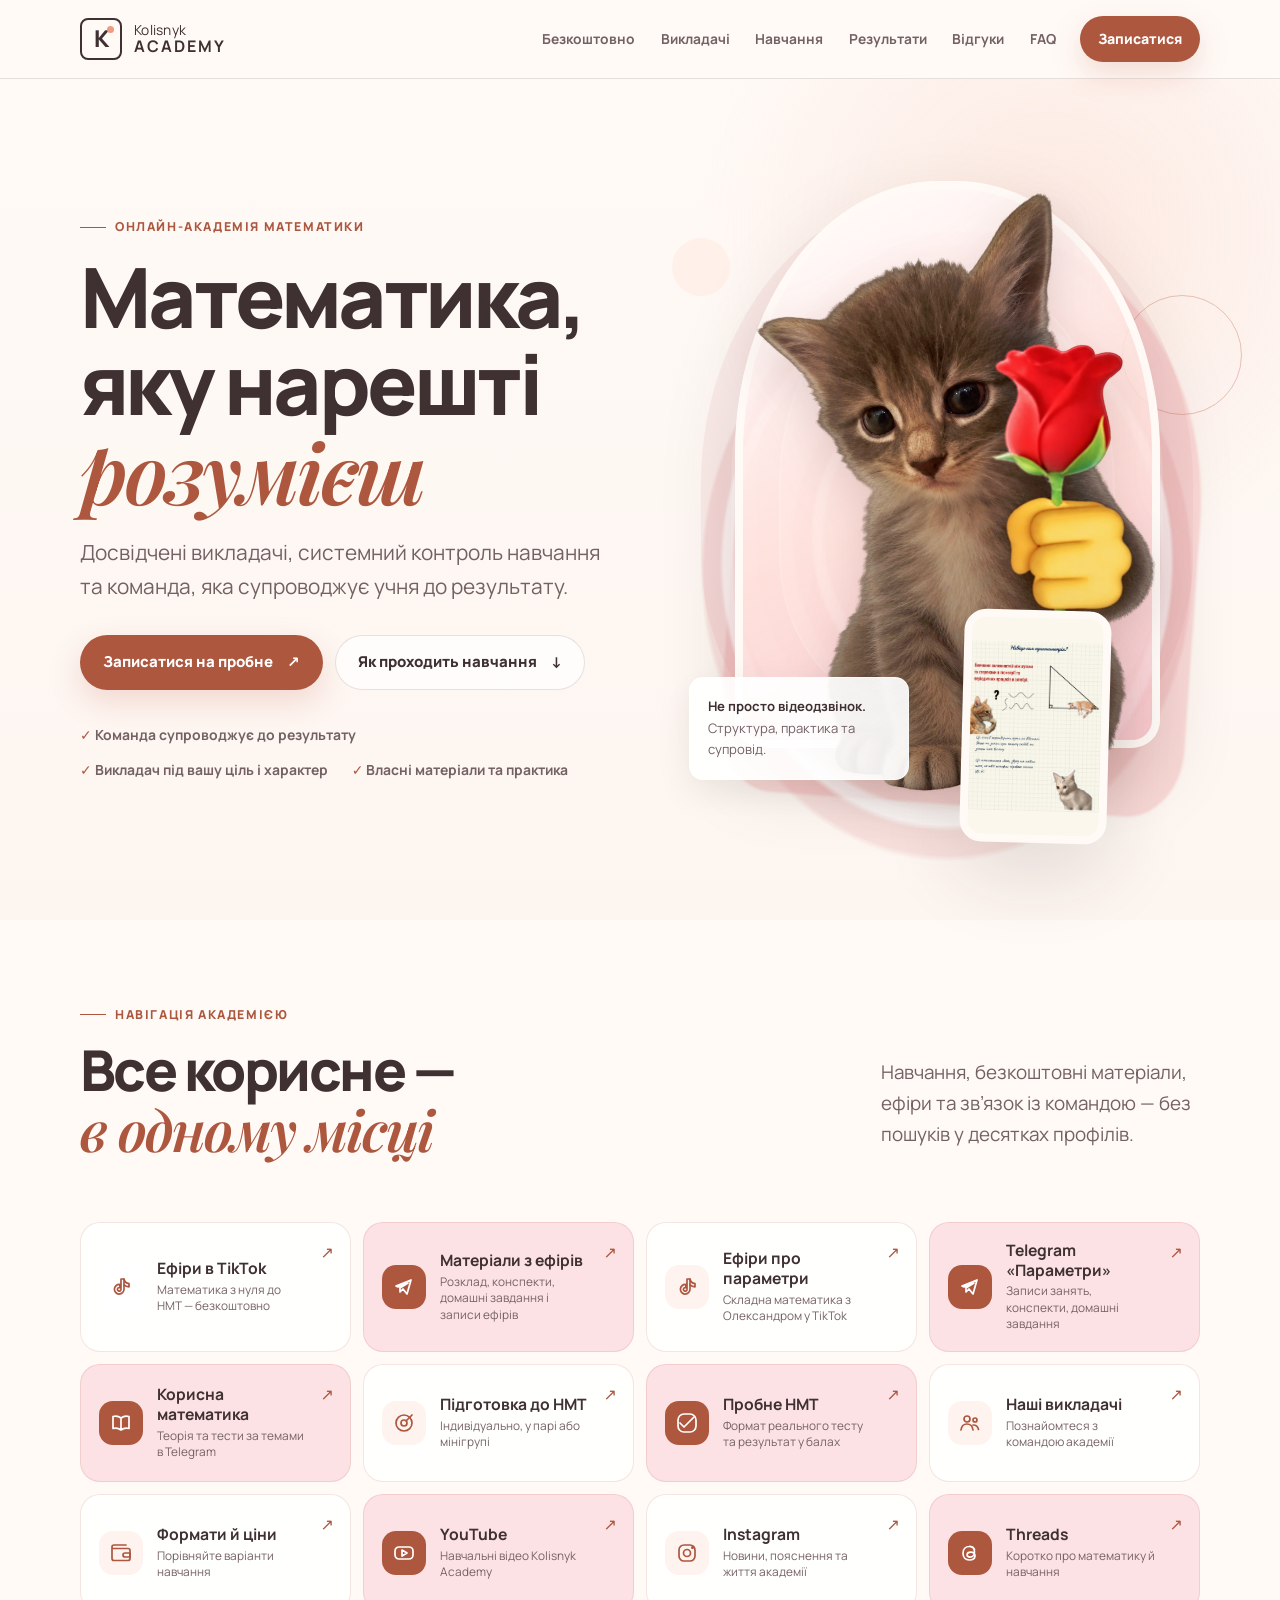
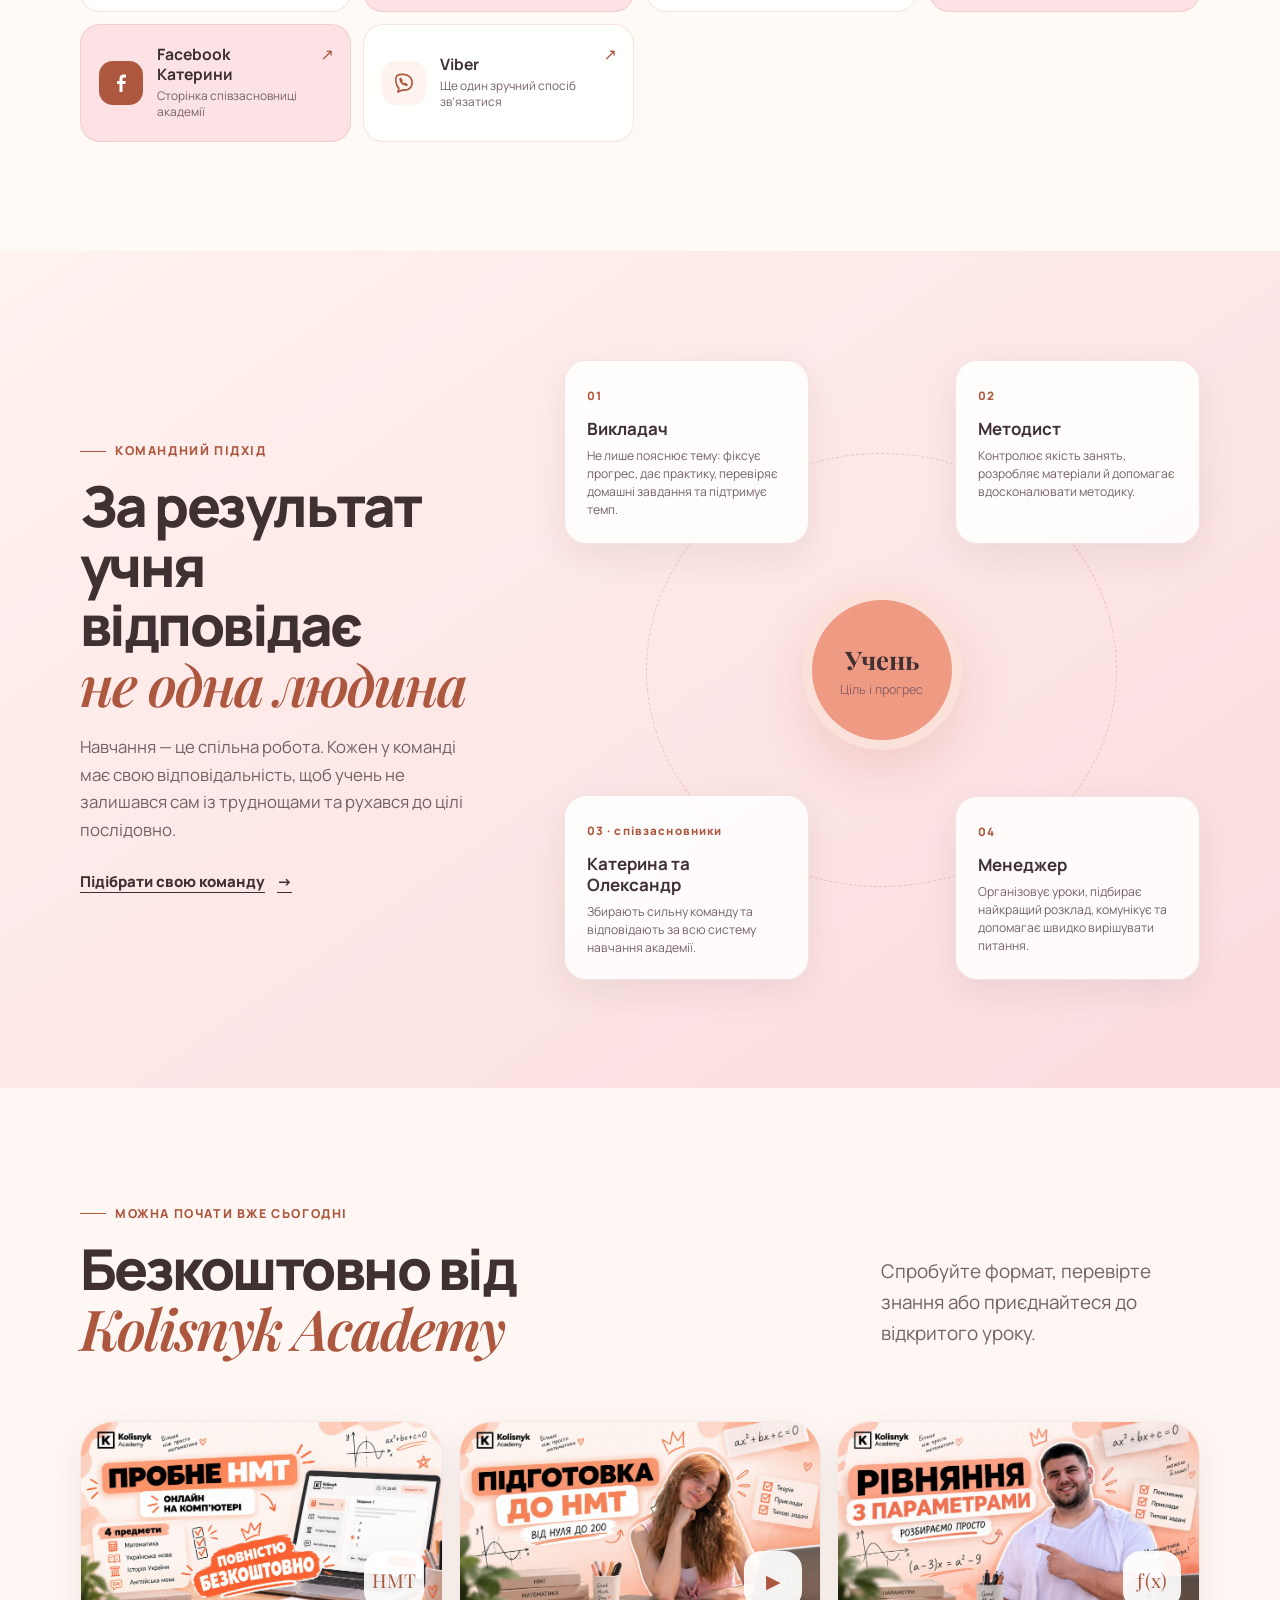
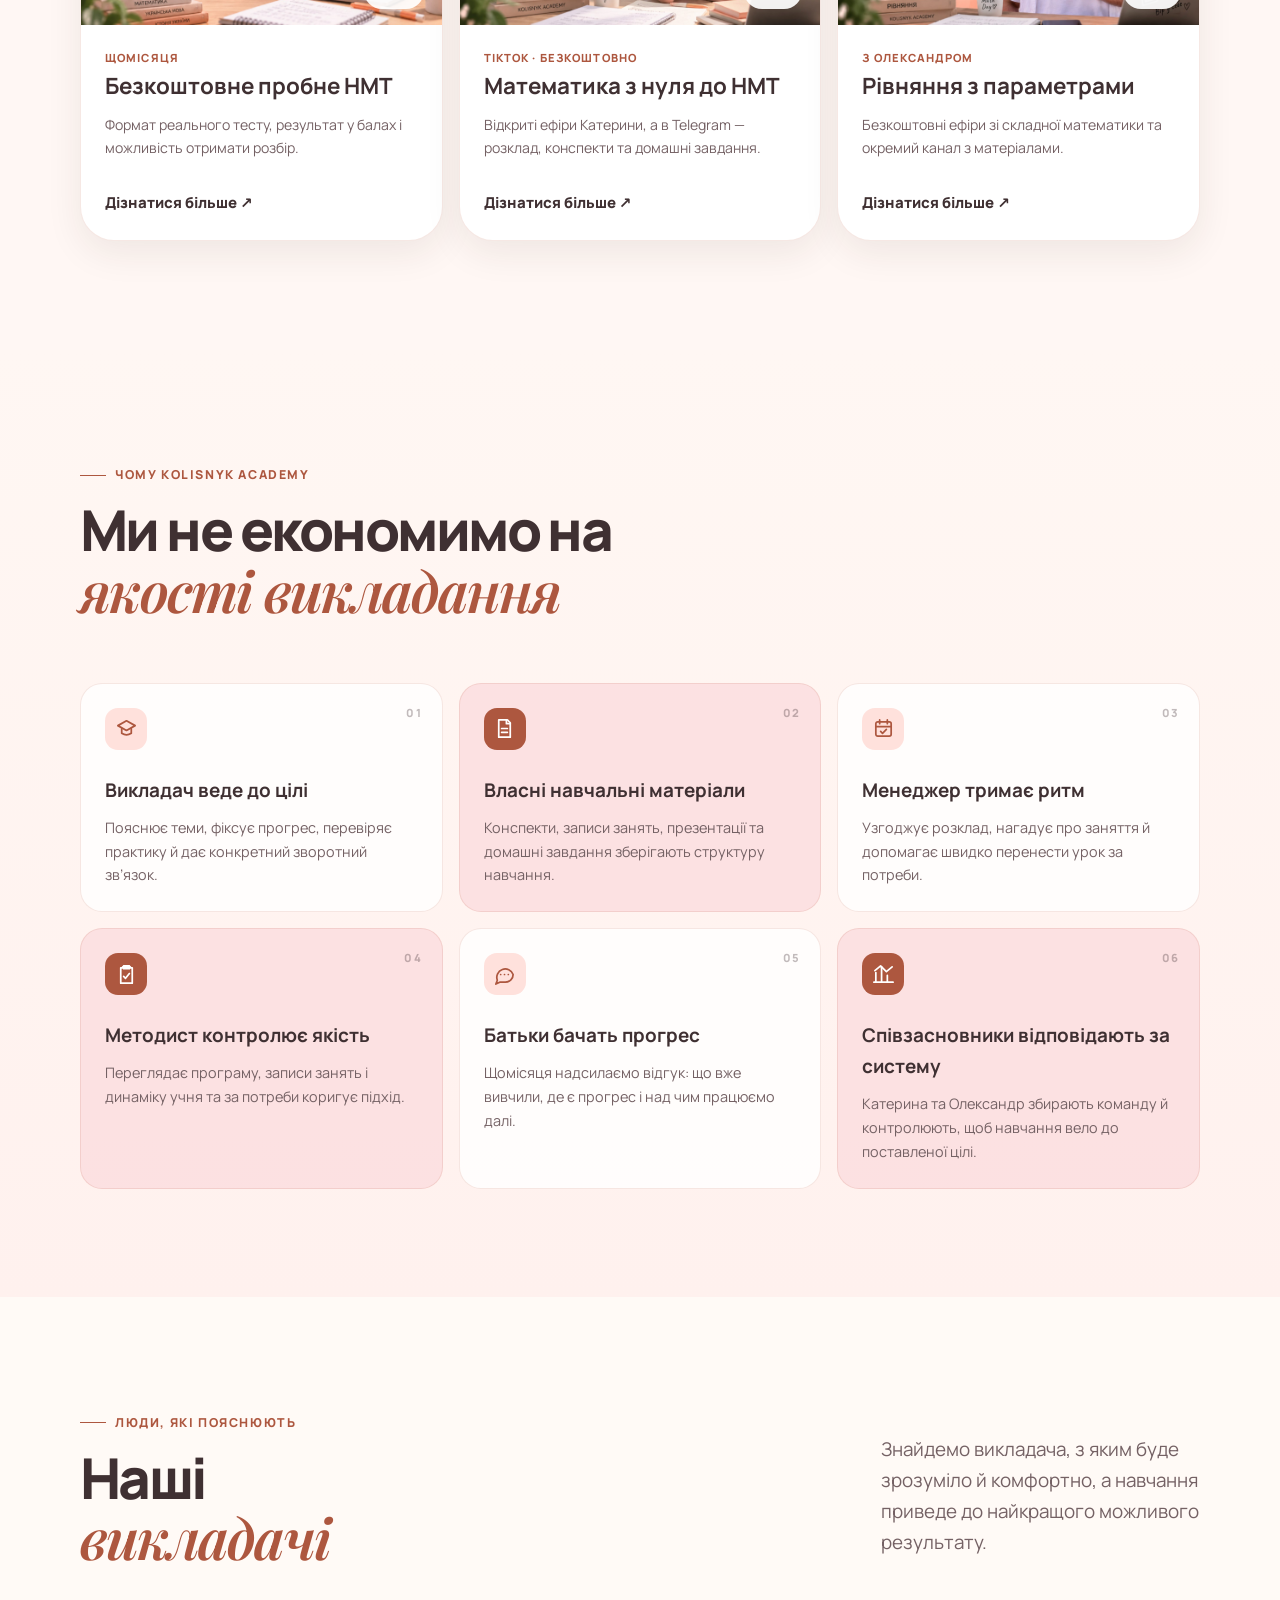
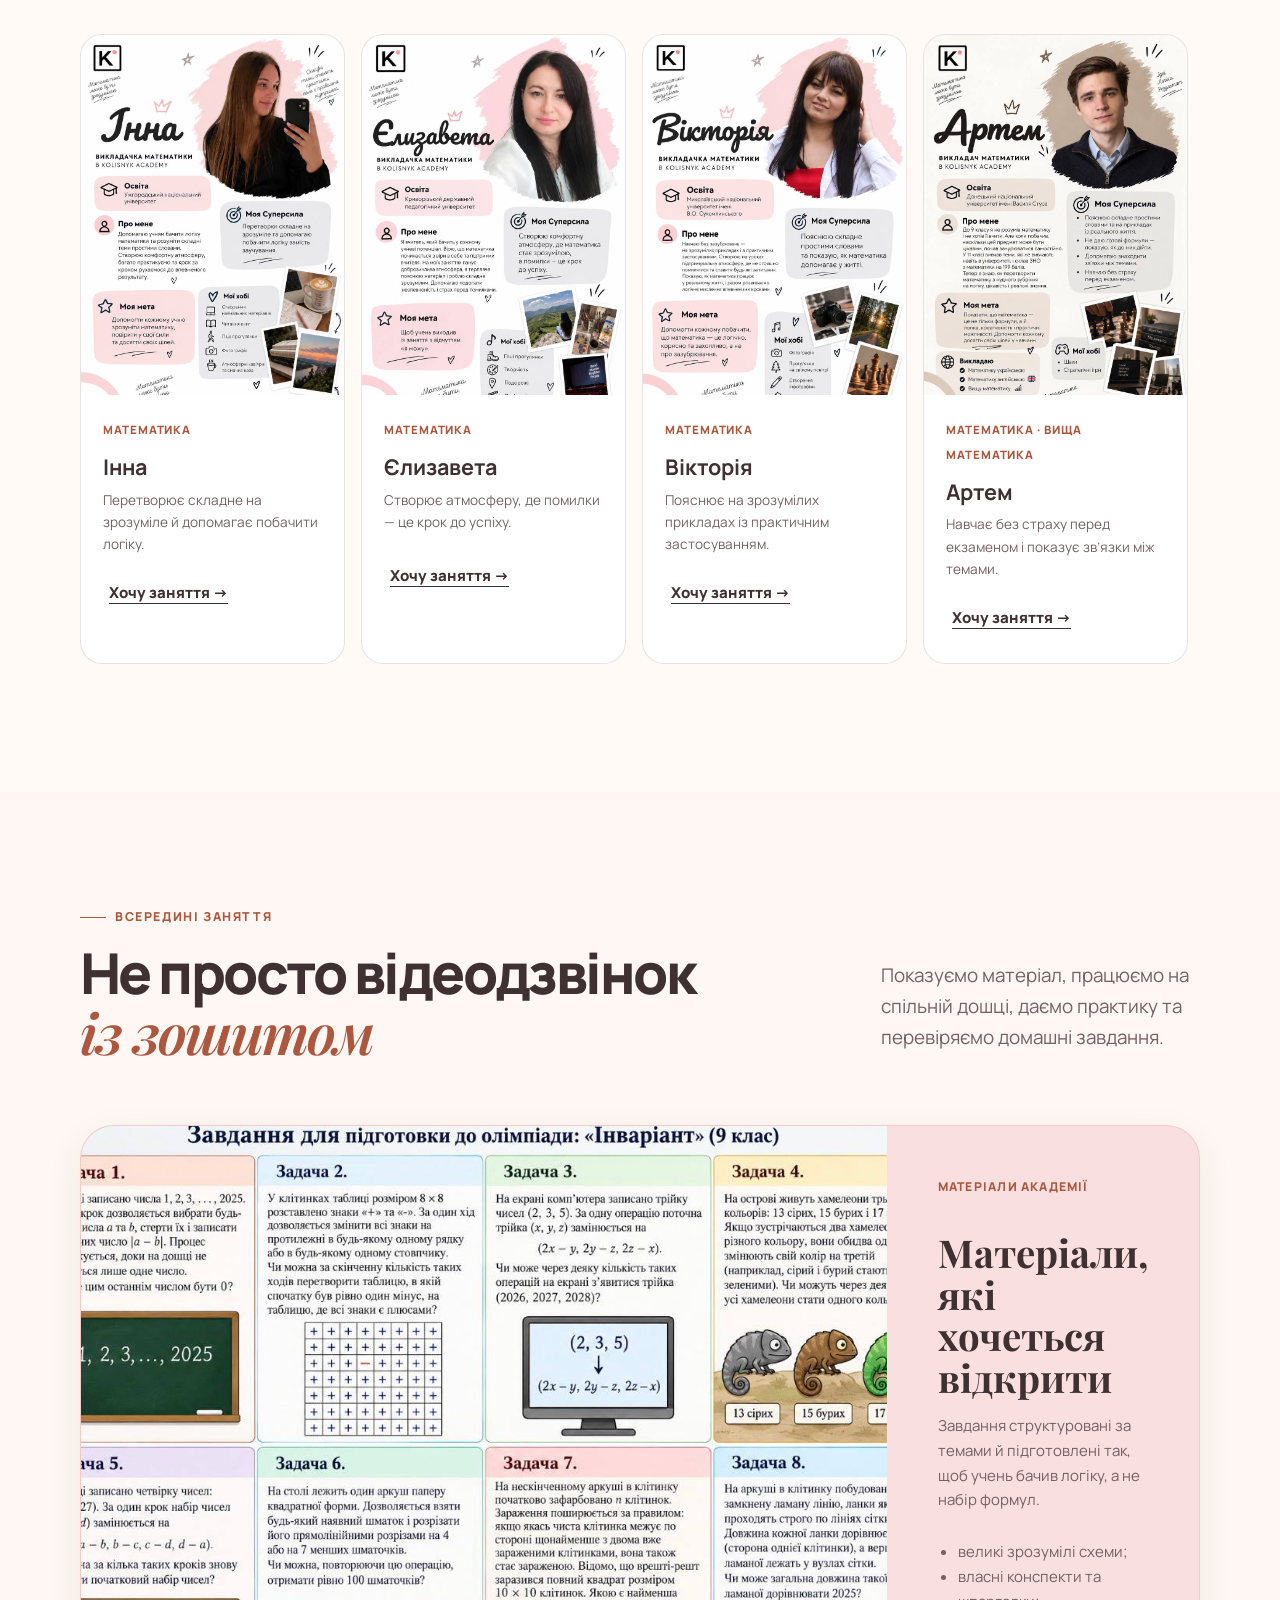
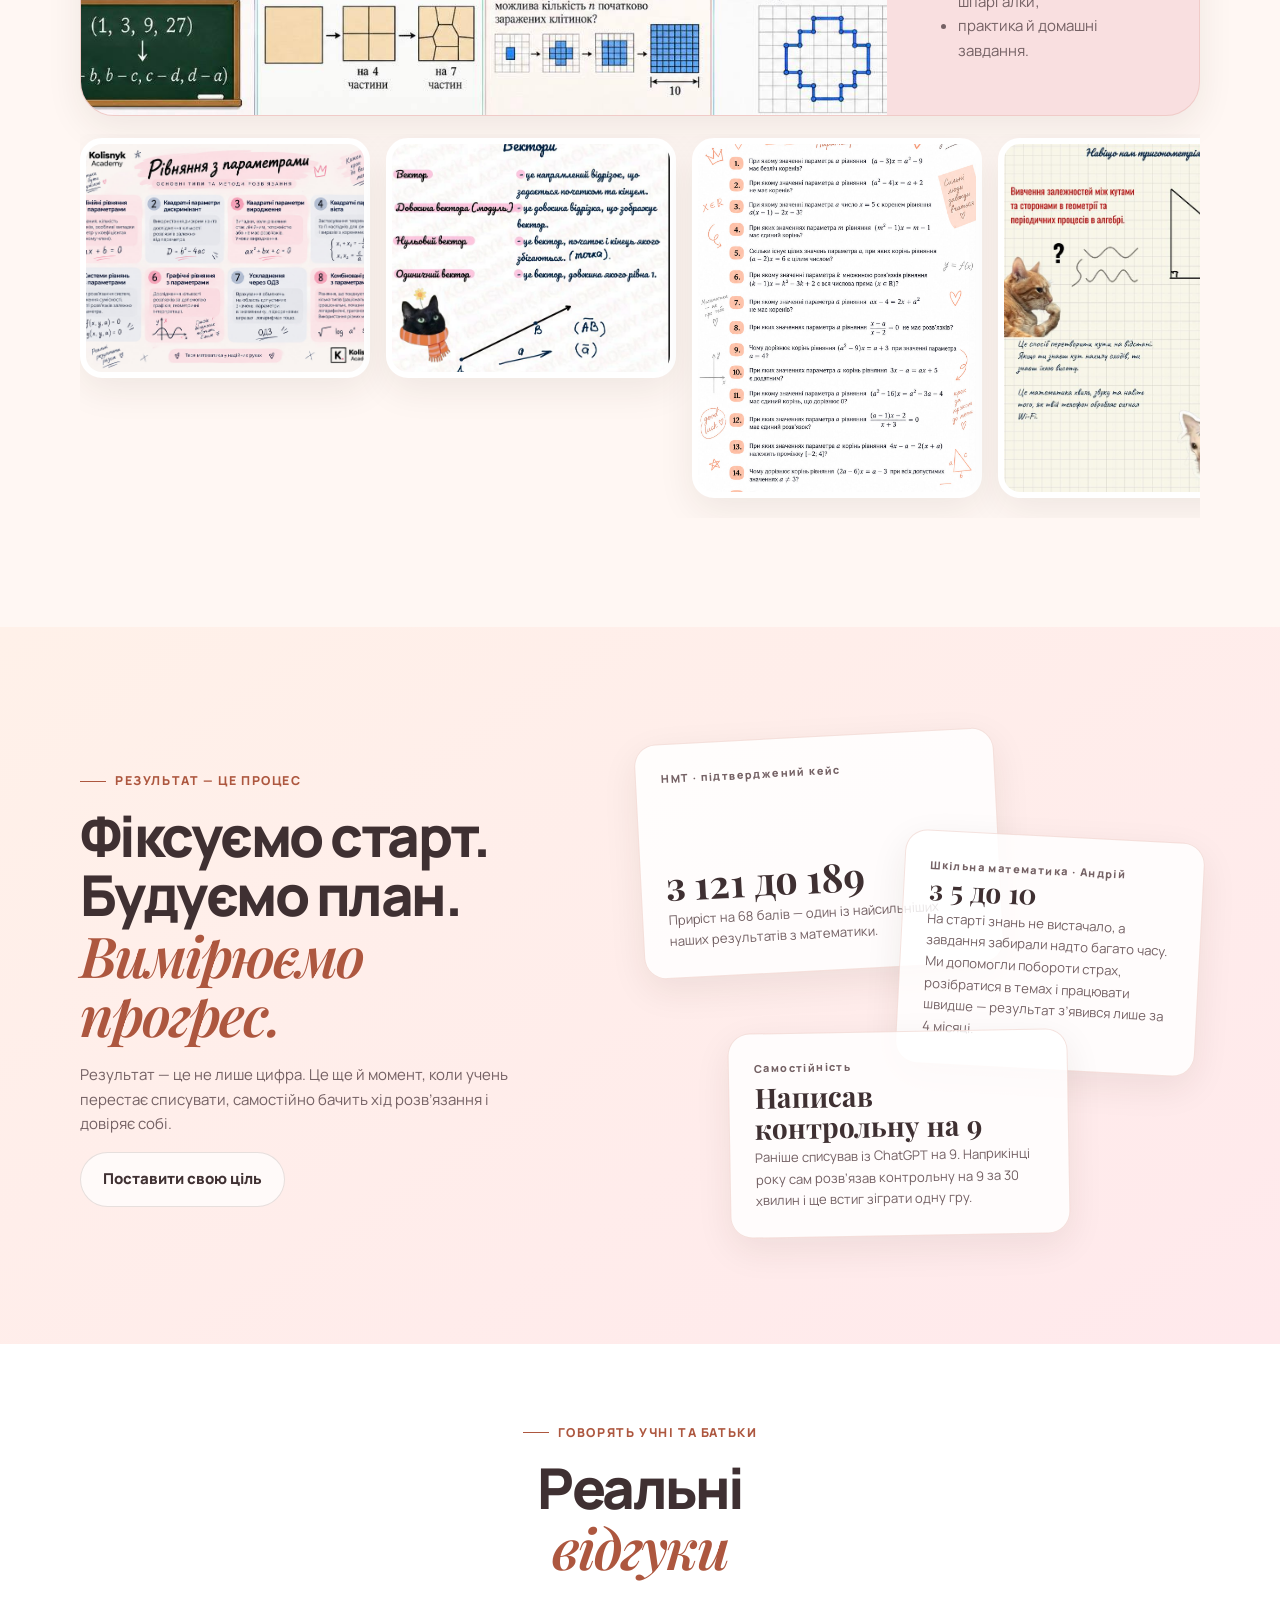
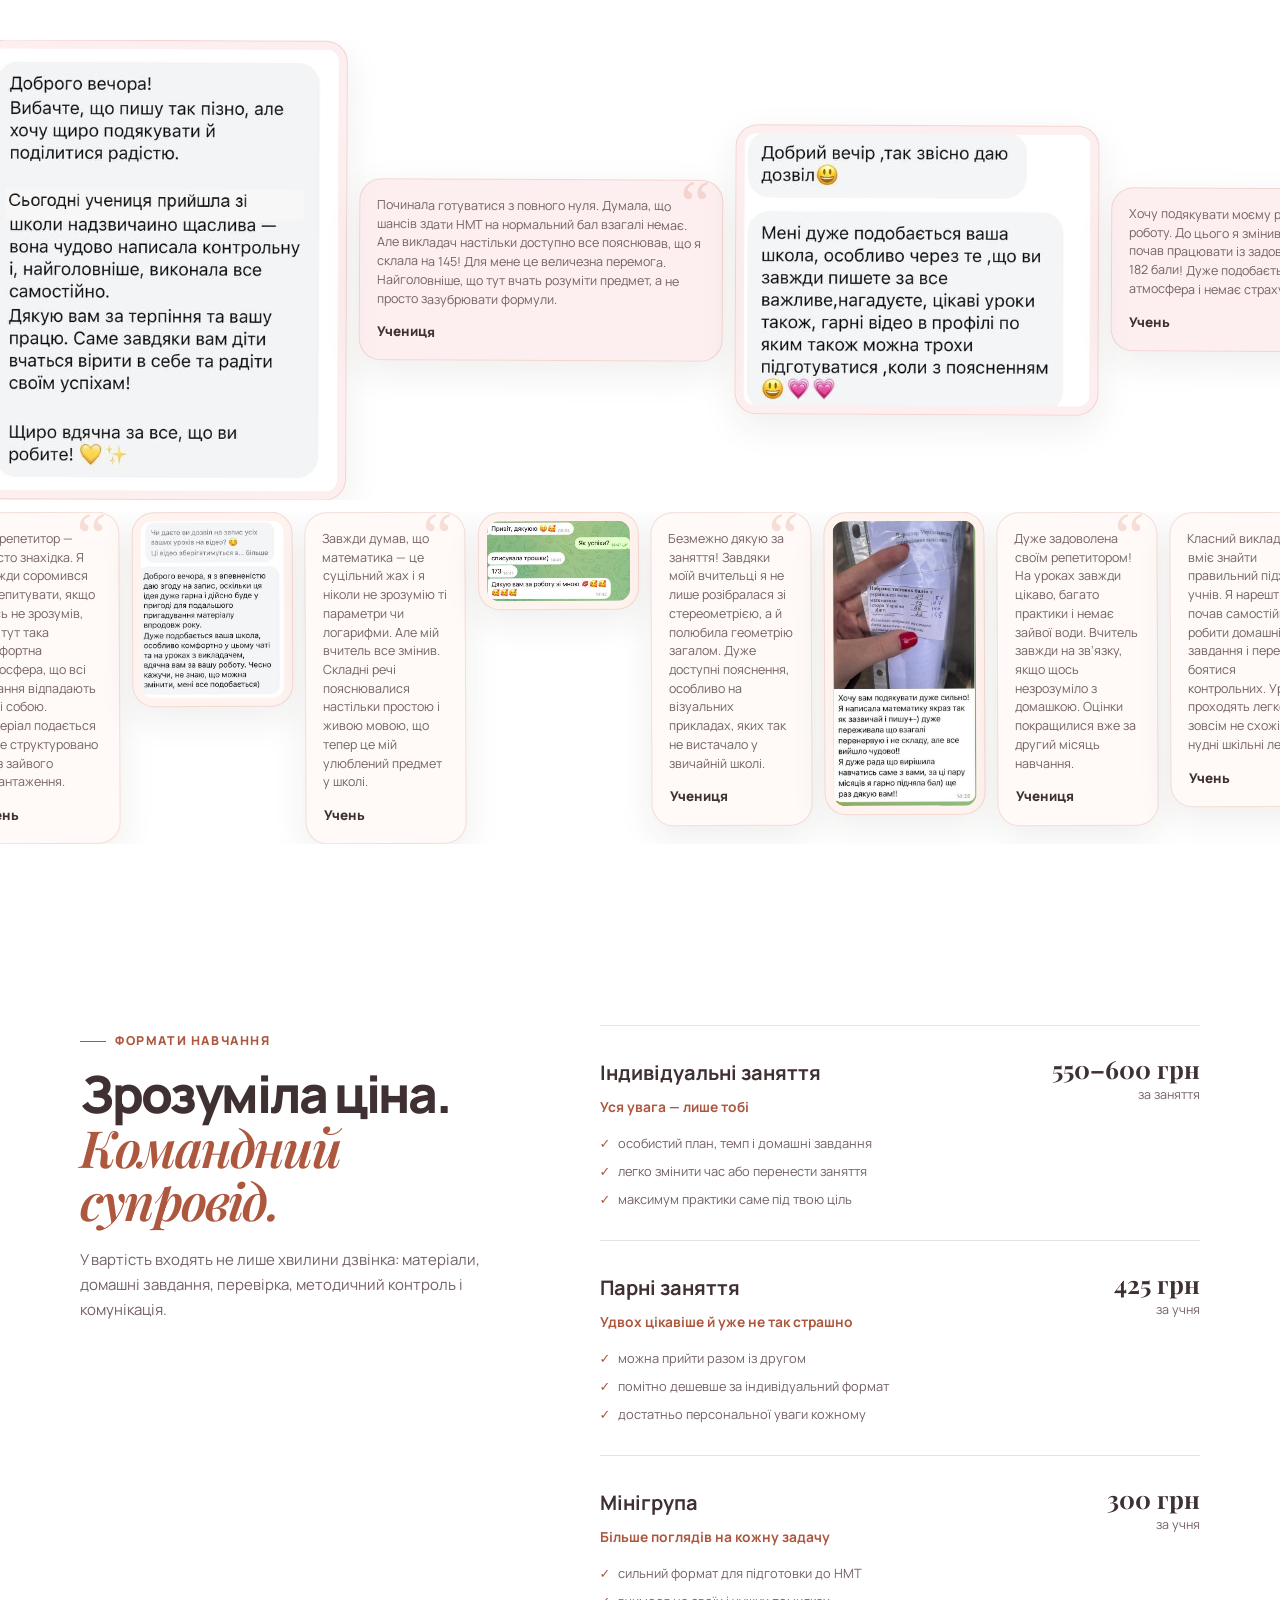
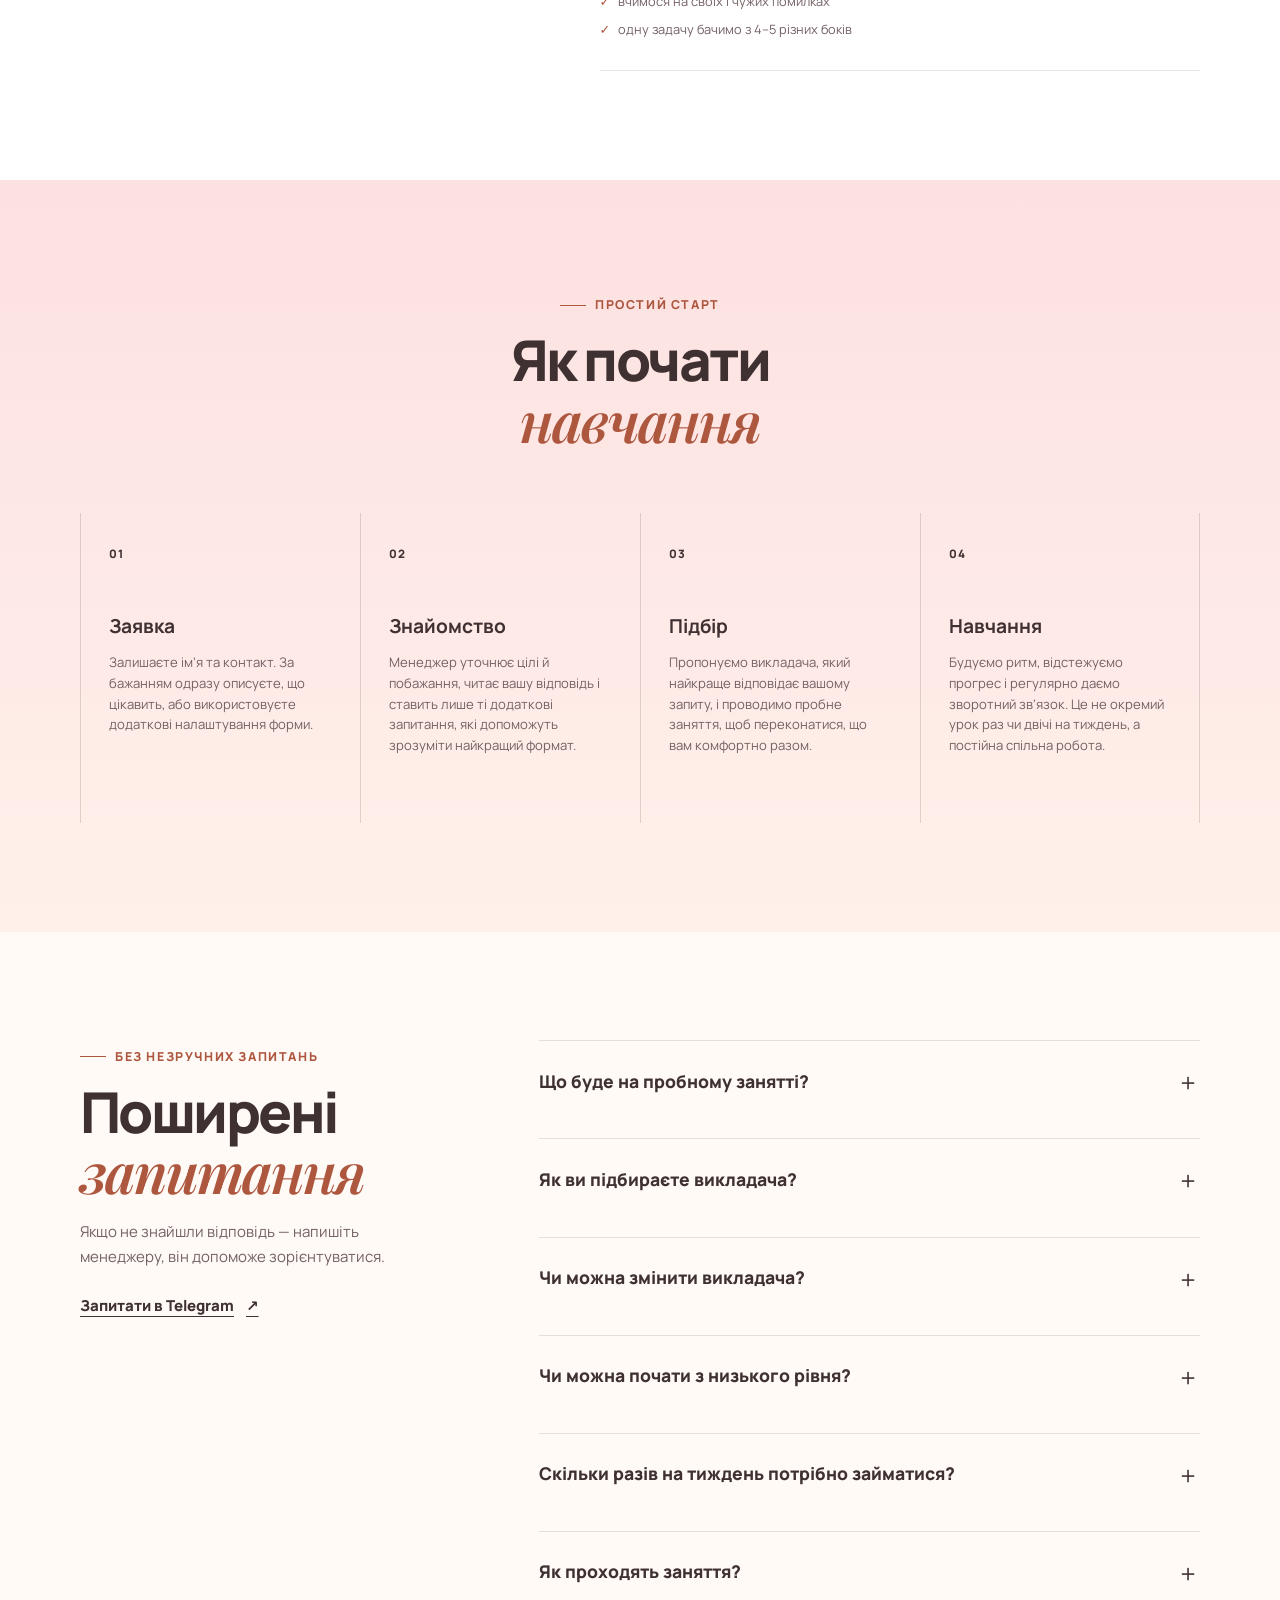
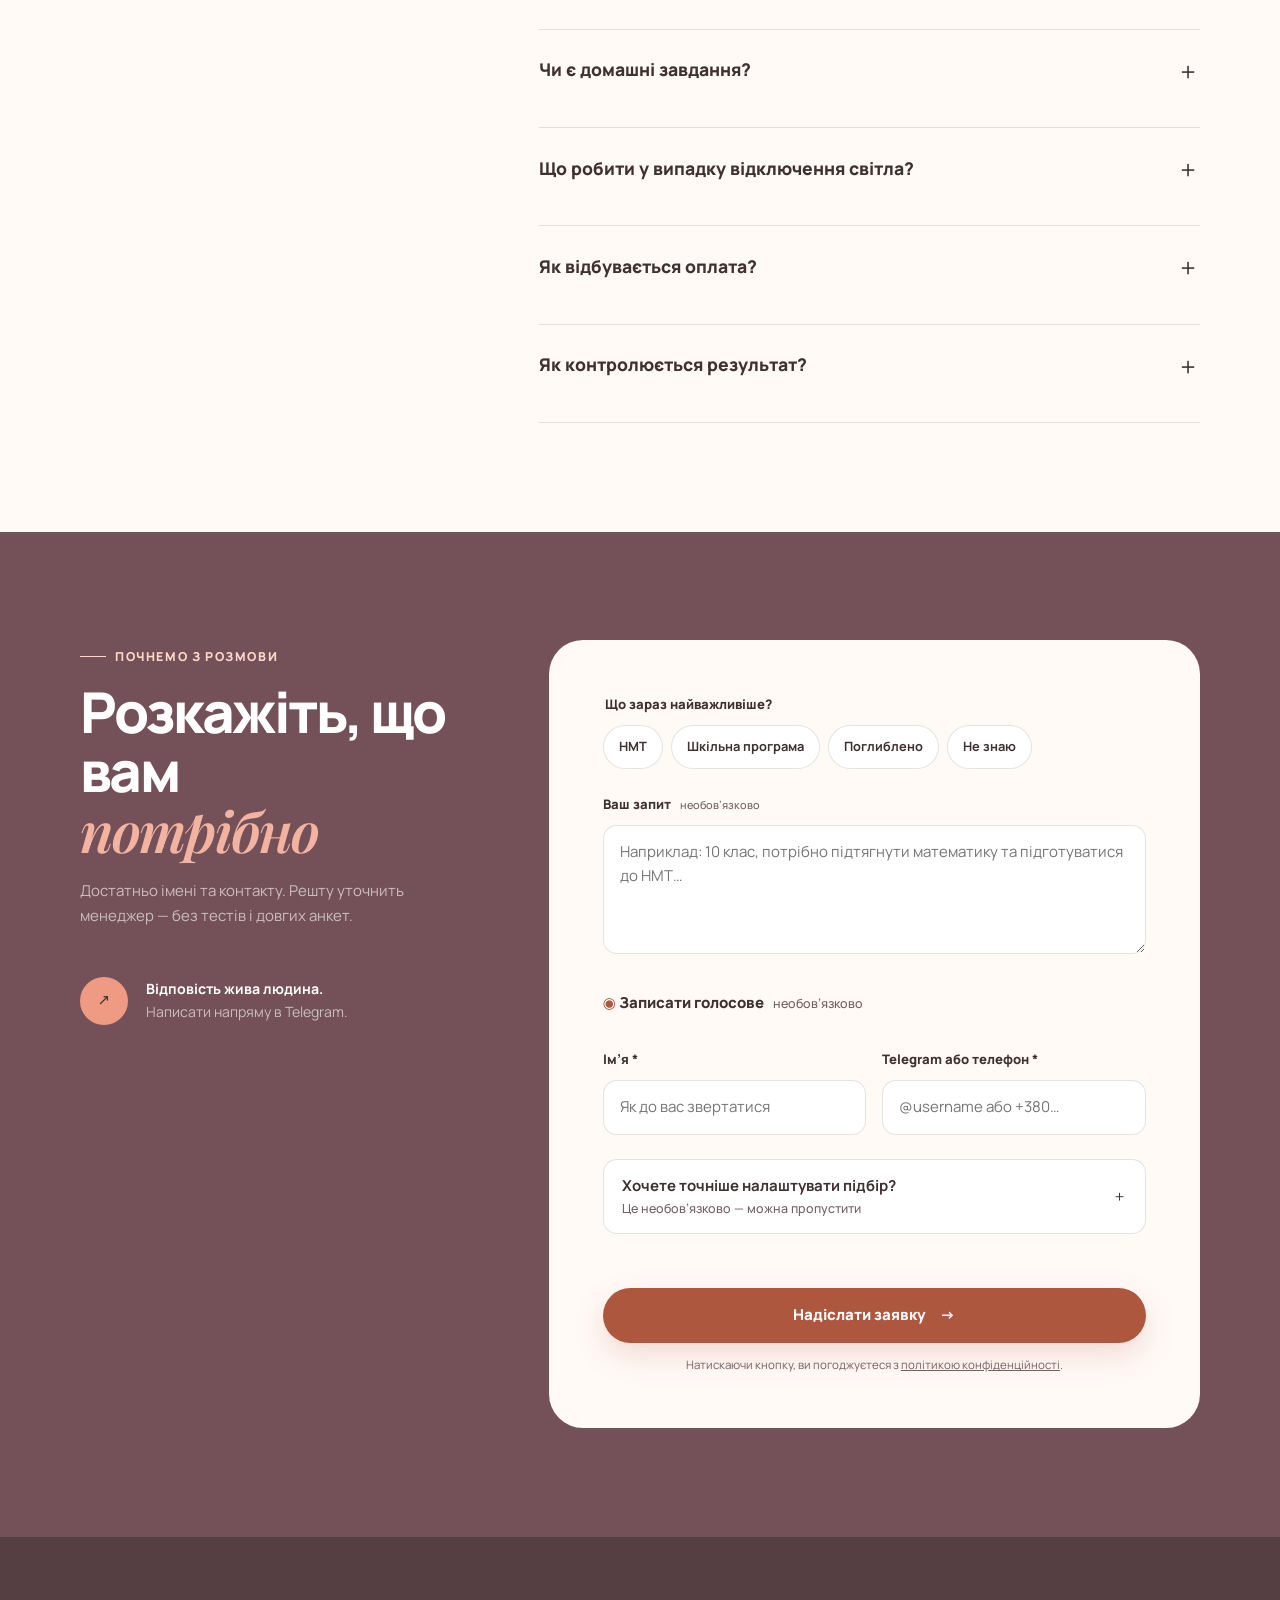
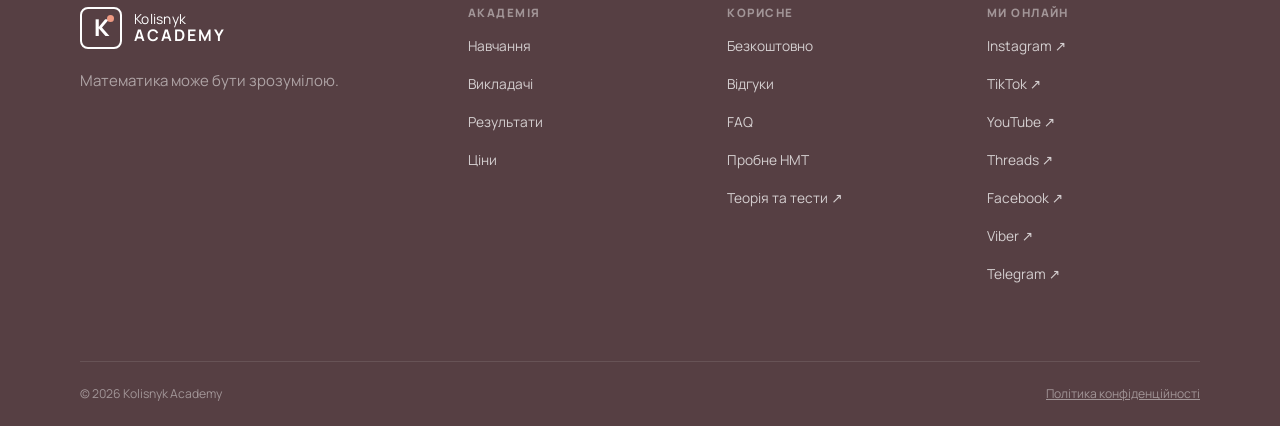
==== commit ab81512b: "Reverse teachers and improve review browsing" ====
--- a/index.html
+++ b/index.html
@@ -17,11 +17,19 @@
   <link rel="preconnect" href="https://fonts.googleapis.com">
   <link rel="preconnect" href="https://fonts.gstatic.com" crossorigin>
   <link href="https://fonts.googleapis.com/css2?family=Manrope:wght@400;500;600;700;800&family=Playfair+Display:wght@600;700&display=swap" rel="stylesheet">
-  <link rel="stylesheet" href="css/style.css?v=20261021-7">
+  <link rel="stylesheet" href="css/style.css?v=20261027-1">
   <script type="application/ld+json">{"@context":"https://schema.org","@type":"EducationalOrganization","name":"Kolisnyk Academy","url":"https://olexanderkolsnyk.github.io/Kolisnyk-Academy/","logo":"https://olexanderkolsnyk.github.io/Kolisnyk-Academy/assets/images/brand/logo-square.png","sameAs":["https://www.instagram.com/kolisnyk_academy","https://www.tiktok.com/@kolisnyk_academy","https://www.youtube.com/@kolisnyk_academy","https://www.threads.com/@kolisnyk_academy","https://www.facebook.com/katerina.kolisnik.727264","https://t.me/kolisnyk_academy"],"areaServed":"UA","description":"Онлайн-академія математики з командним супроводом навчання."}</script>
   <!-- Meta Pixel Code -->
   <script>!function(f,b,e,v,n,t,s){if(f.fbq)return;n=f.fbq=function(){n.callMethod?n.callMethod.apply(n,arguments):n.queue.push(arguments)};if(!f._fbq)f._fbq=n;n.push=n;n.loaded=!0;n.version='2.0';n.queue=[];t=b.createElement(e);t.async=!0;t.src=v;s=b.getElementsByTagName(e)[0];s.parentNode.insertBefore(t,s)}(window,document,'script','https://connect.facebook.net/en_US/fbevents.js');fbq('init','1091402866768090');fbq('track','PageView');</script>
   <noscript><img height="1" width="1" style="display:none" alt="" src="https://www.facebook.com/tr?id=1091402866768090&ev=PageView&noscript=1"></noscript>
+  <!-- Microsoft Clarity -->
+  <script type="text/javascript">
+    (function(c,l,a,r,i,t,y){
+        c[a]=c[a]||function(){(c[a].q=c[a].q||[]).push(arguments)};
+        t=l.createElement(r);t.async=1;t.src="https://www.clarity.ms/tag/"+i;
+        y=l.getElementsByTagName(r)[0];y.parentNode.insertBefore(t,y);
+    })(window, document, "clarity", "script", "z3pvdbuzs1");
+  </script>
 </head>
 <body>
   <a class="skip-link" href="#main">До основного вмісту</a>
@@ -96,6 +104,6 @@
   <footer class="site-footer"><div class="container footer-grid"><div class="footer-brand"><a class="brand brand-light" href="#top"><span class="brand-mark">K<span></span></span><span class="brand-copy">Kolisnyk <strong>Academy</strong></span></a><p>Математика може бути зрозумілою.</p></div><div><h2>Академія</h2><a href="#learning">Навчання</a><a href="#teachers">Викладачі</a><a href="#results">Результати</a><a href="#prices">Ціни</a></div><div><h2>Корисне</h2><a href="#free">Безкоштовно</a><a href="#reviews">Відгуки</a><a href="#faq">FAQ</a><a href="https://olexanderkolsnyk.github.io/PNMT/" target="_blank" rel="noopener">Пробне НМТ</a><a href="https://t.me/katerina_math_nmt2" target="_blank" rel="noopener">Теорія та тести ↗</a></div><div><h2>Ми онлайн</h2><a href="https://www.instagram.com/kolisnyk_academy" target="_blank" rel="noopener">Instagram ↗</a><a href="https://www.tiktok.com/@kolisnyk_academy" target="_blank" rel="noopener">TikTok ↗</a><a href="https://www.youtube.com/@kolisnyk_academy" target="_blank" rel="noopener">YouTube ↗</a><a href="https://www.threads.com/@kolisnyk_academy?igshid=NTc4MTIwNjQ2YQ==" target="_blank" rel="noopener">Threads ↗</a><a href="https://www.facebook.com/katerina.kolisnik.727264" target="_blank" rel="noopener">Facebook ↗</a><a href="https://r.mssg.me/m/697bfcc0610fc48495b6ee1d" target="_blank" rel="noopener">Viber ↗</a><a href="https://t.me/kolisnyk_academy" target="_blank" rel="noopener">Telegram ↗</a></div></div><div class="container footer-bottom"><p>© <span id="current-year"></span> Kolisnyk Academy</p><a href="privacy.html">Політика конфіденційності</a></div></footer>
   <a class="mobile-sticky-cta button button-primary js-lead-cta" data-cta-location="mobile-sticky" href="#lead-form">Записатися на пробне</a>
   <dialog class="success-dialog" id="success-dialog"><button class="dialog-close" id="success-close" type="button" aria-label="Закрити">×</button><span class="success-mark" aria-hidden="true">✓</span><h2>Готово 🎉</h2><p>Менеджер Kolisnyk Academy зв’яжеться з вами та допоможе підібрати викладача.</p><div class="success-links"><a href="https://t.me/kolisnyk_academy" target="_blank" rel="noopener">Написати в Telegram <span>↗</span></a><a href="https://olexanderkolsnyk.github.io/PNMT/" target="_blank" rel="noopener">Спробувати пробне НМТ <span>↗</span></a><a href="#teachers" data-close-dialog>Познайомитися з викладачами <span>↓</span></a></div></dialog>
-  <script src="js/data.js?v=20261021-2" defer></script><script src="js/analytics.js?v=20261021-2" defer></script><script src="js/main.js?v=20261021-2" defer></script><script src="js/form.js?v=20261021-2" defer></script>
+  <script src="js/data.js?v=20261021-2" defer></script><script src="js/analytics.js?v=20261026-1" defer></script><script src="js/main.js?v=20261027-1" defer></script><script src="js/form.js?v=20261021-2" defer></script>
 </body>
 </html>
--- a/css/style.css
+++ b/css/style.css
@@ -185,23 +185,25 @@
 .result-score strong { font-size: 2.45rem; }
 
 .reviews { overflow: hidden; background: #fff; }
-.reviews-marquee { display: grid; gap: 16px; }
-.marquee-row { display: flex; width: max-content; gap: 16px; align-items: center; animation: marquee 70s linear infinite; }
-.marquee-row.reverse { animation-direction: reverse; animation-duration: 82s; transform: translateX(-15%); }
-.reviews-marquee:hover .marquee-row { animation-play-state: paused; }
+.reviews.section { padding-block: 72px; }
+.reviews-marquee { display: grid; gap: 12px; }
+.review-lane { width: 100%; overflow: hidden; cursor: grab; touch-action: pan-y; scrollbar-width: none; }
+.review-lane::-webkit-scrollbar { display: none; }
+.review-lane.is-dragging { cursor: grabbing; }
+.review-lane.is-dragging .review-card { user-select: none; }
+.marquee-row { display: flex; width: max-content; gap: 12px; align-items: center; }
 .review-card { flex: none; margin: 0; padding: 8px; overflow: hidden; border: 1px solid rgba(201,111,90,.2); border-radius: var(--radius-md); background: var(--paper-2); box-shadow: var(--shadow-sm); }
-.review-card.review-tall { width: 230px; transform: rotate(-.25deg); }
-.review-card.review-wide { width: 520px; background: rgba(251,218,221,.46); transform: rotate(.25deg); }
-.review-card img { width: 100%; height: auto; border-radius: 15px; }
-.review-card.review-text { position: relative; display: flex; flex-direction: column; justify-content: space-between; padding: 24px; }
-.review-card.review-text::before { content: "“"; position: absolute; top: -14px; right: 16px; color: rgba(216,126,105,.23); font-family: Georgia, serif; font-size: 6rem; line-height: 1; }
-.review-card.review-text p { position: relative; margin: 0 0 18px; color: var(--ink-soft); font-size: .88rem; line-height: 1.6; }
-.review-card.review-text cite { color: var(--ink); font-style: normal; font-weight: 850; }
-.review-card.review-wide.review-text { min-height: 215px; }
-.review-card.review-tall.review-text { min-height: 410px; background: #fffaf7; }
-.review-row-wide { min-height: 120px; }
+.review-card.review-tall { width: 161px; transform: rotate(-.25deg); }
+.review-card.review-wide { width: 364px; background: rgba(251,218,221,.46); transform: rotate(.25deg); }
+.review-card img { width: 100%; height: auto; border-radius: 12px; pointer-events: none; user-select: none; }
+.review-card.review-text { position: relative; display: flex; flex-direction: column; justify-content: space-between; padding: 17px; }
+.review-card.review-text::before { content: "“"; position: absolute; top: -10px; right: 12px; color: rgba(216,126,105,.23); font-family: Georgia, serif; font-size: 4.2rem; line-height: 1; }
+.review-card.review-text p { position: relative; margin: 0 0 12px; color: var(--ink-soft); font-size: .78rem; line-height: 1.5; }
+.review-card.review-text cite { color: var(--ink); font-size: .84rem; font-style: normal; font-weight: 850; }
+.review-card.review-wide.review-text { min-height: 151px; }
+.review-card.review-tall.review-text { min-height: 287px; background: #fffaf7; }
+.review-row-wide { min-height: 84px; }
 .review-row-tall { align-items: flex-start; }
-@keyframes marquee { to { transform: translateX(-50%); } }
 
 .free { background: #fff7f4; }
 .free-grid { display: grid; grid-template-columns: repeat(3, 1fr); gap: 16px; }
@@ -399,8 +401,9 @@
   .result-placeholder:nth-child(1) { left: 0; width: min(320px, 94%); }
   .result-placeholder:nth-child(2) { top: 170px; right: 0; }
   .result-placeholder:nth-child(3) { width: min(320px, 94%); left: 3%; }
-  .reviews-marquee { overflow-x: auto; padding-inline: 14px; }
-  .marquee-row, .marquee-row.reverse { animation: none; transform: none; }
+  .reviews.section { padding-block: 64px; }
+  .reviews-marquee { padding-inline: 0; }
+  .review-lane { overflow-x: auto; padding-inline: 14px; }
   .review-card.review-tall { width: 210px; }
   .review-card.review-wide { width: 420px; }
   .review-card.review-wide.review-text { min-height: 205px; }
@@ -441,5 +444,5 @@
 @media (prefers-reduced-motion: reduce) {
   html { scroll-behavior: auto; }
   *, *::before, *::after { animation-duration: .01ms !important; animation-iteration-count: 1 !important; transition-duration: .01ms !important; }
-  .marquee-row, .marquee-row.reverse { animation: none; transform: none; }
-}
+  .review-lane { scroll-behavior: auto; }
+}
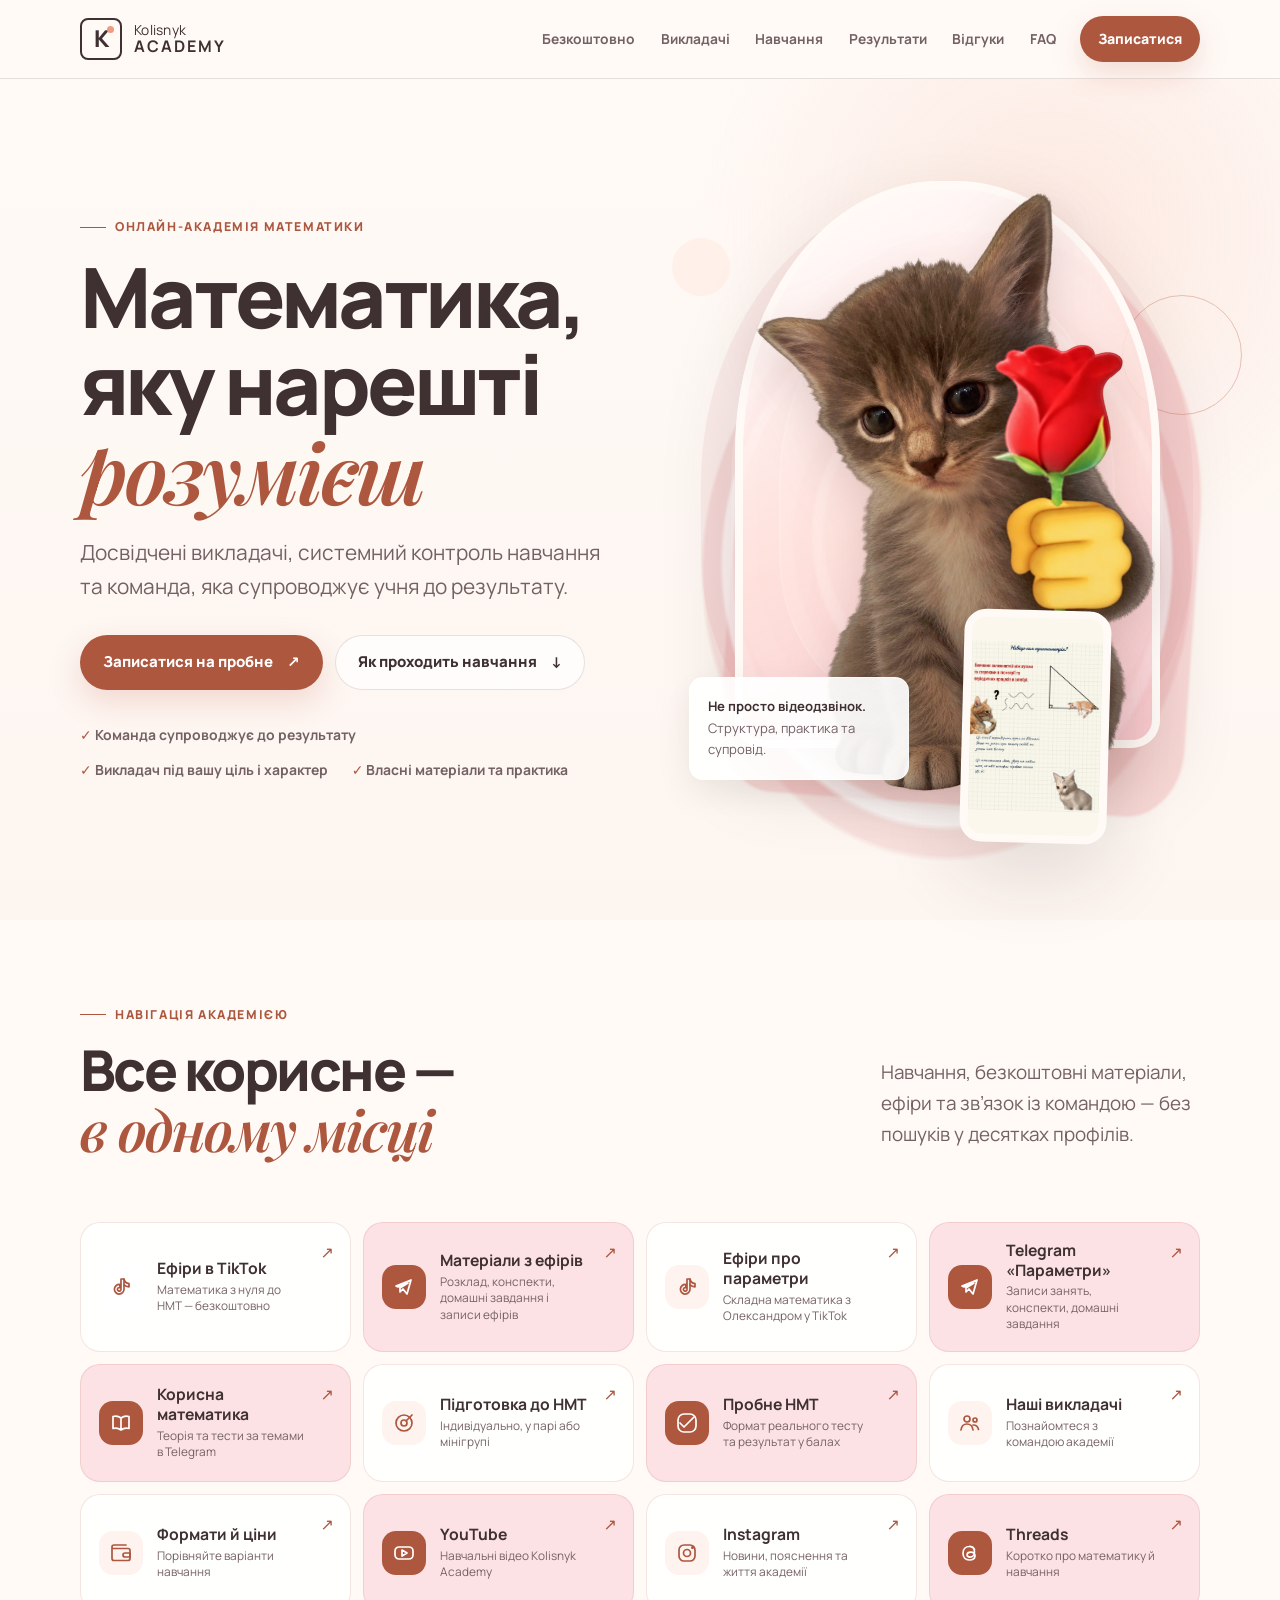
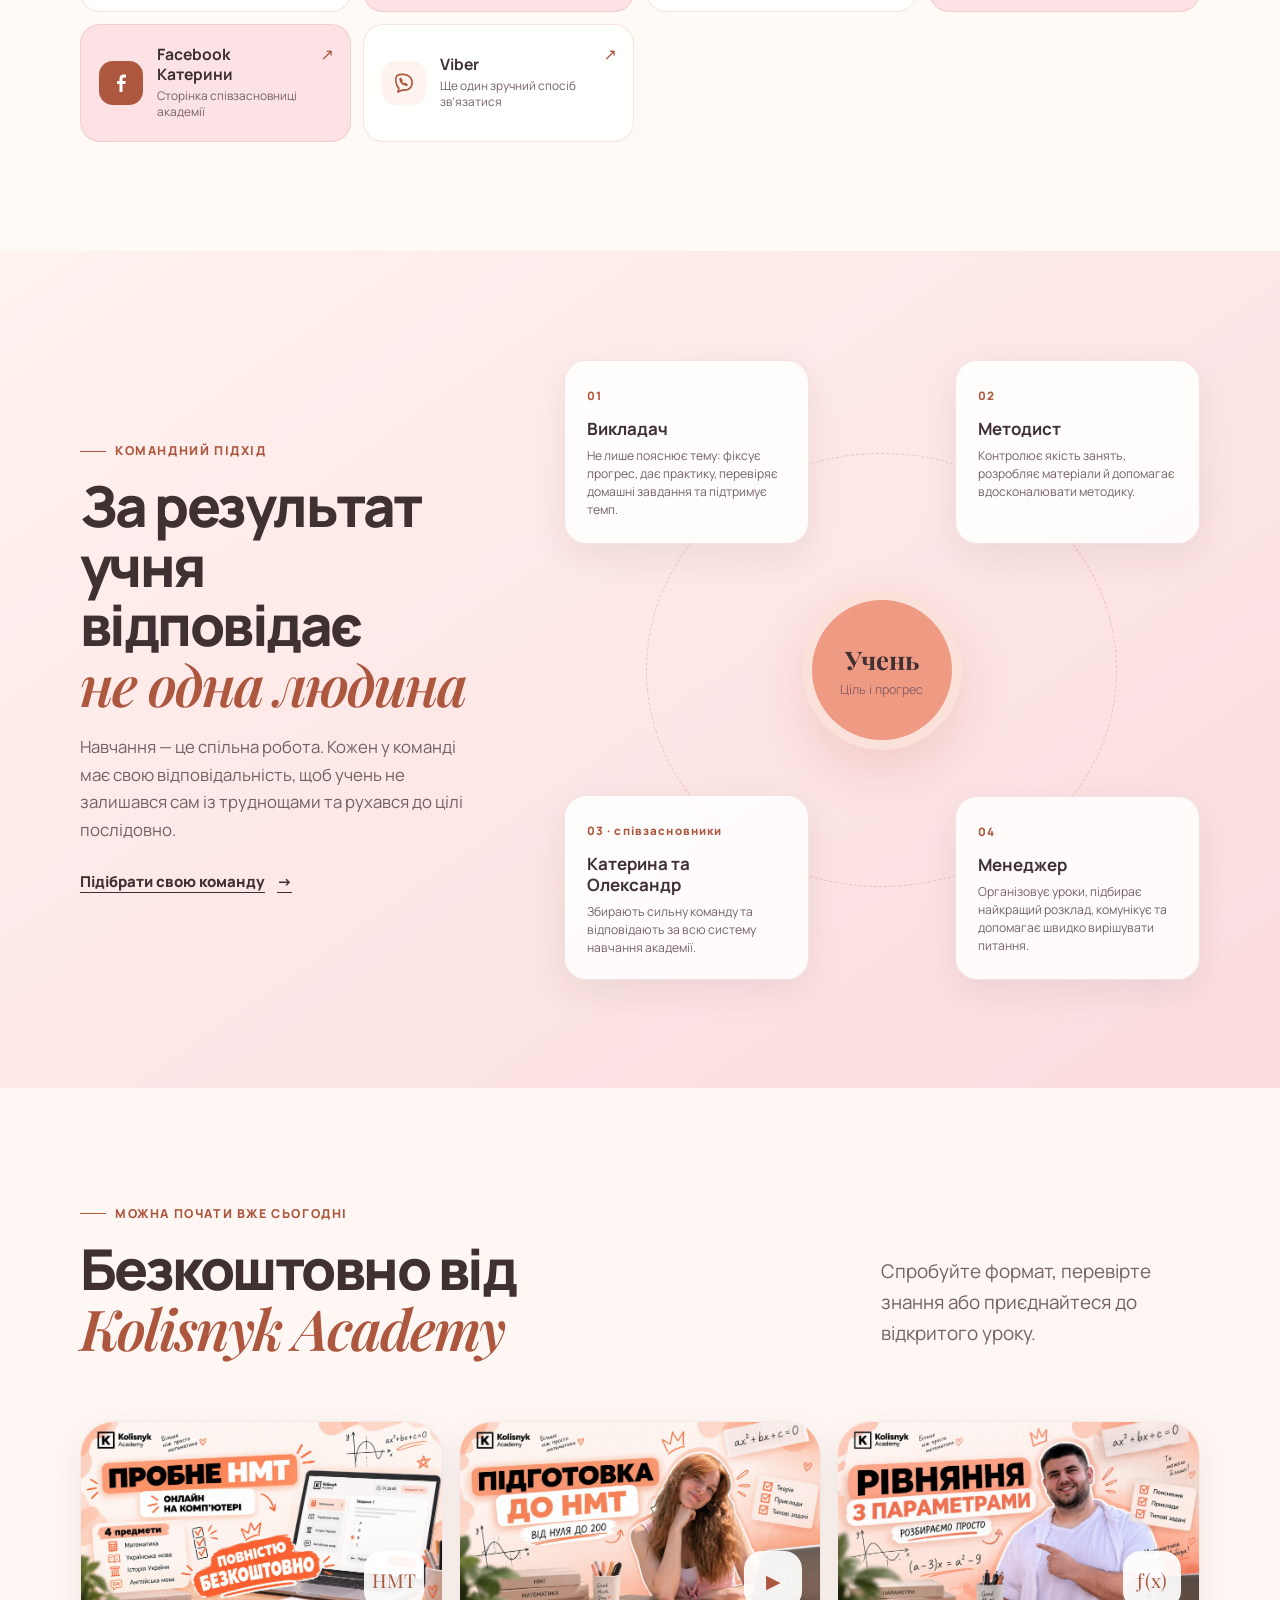
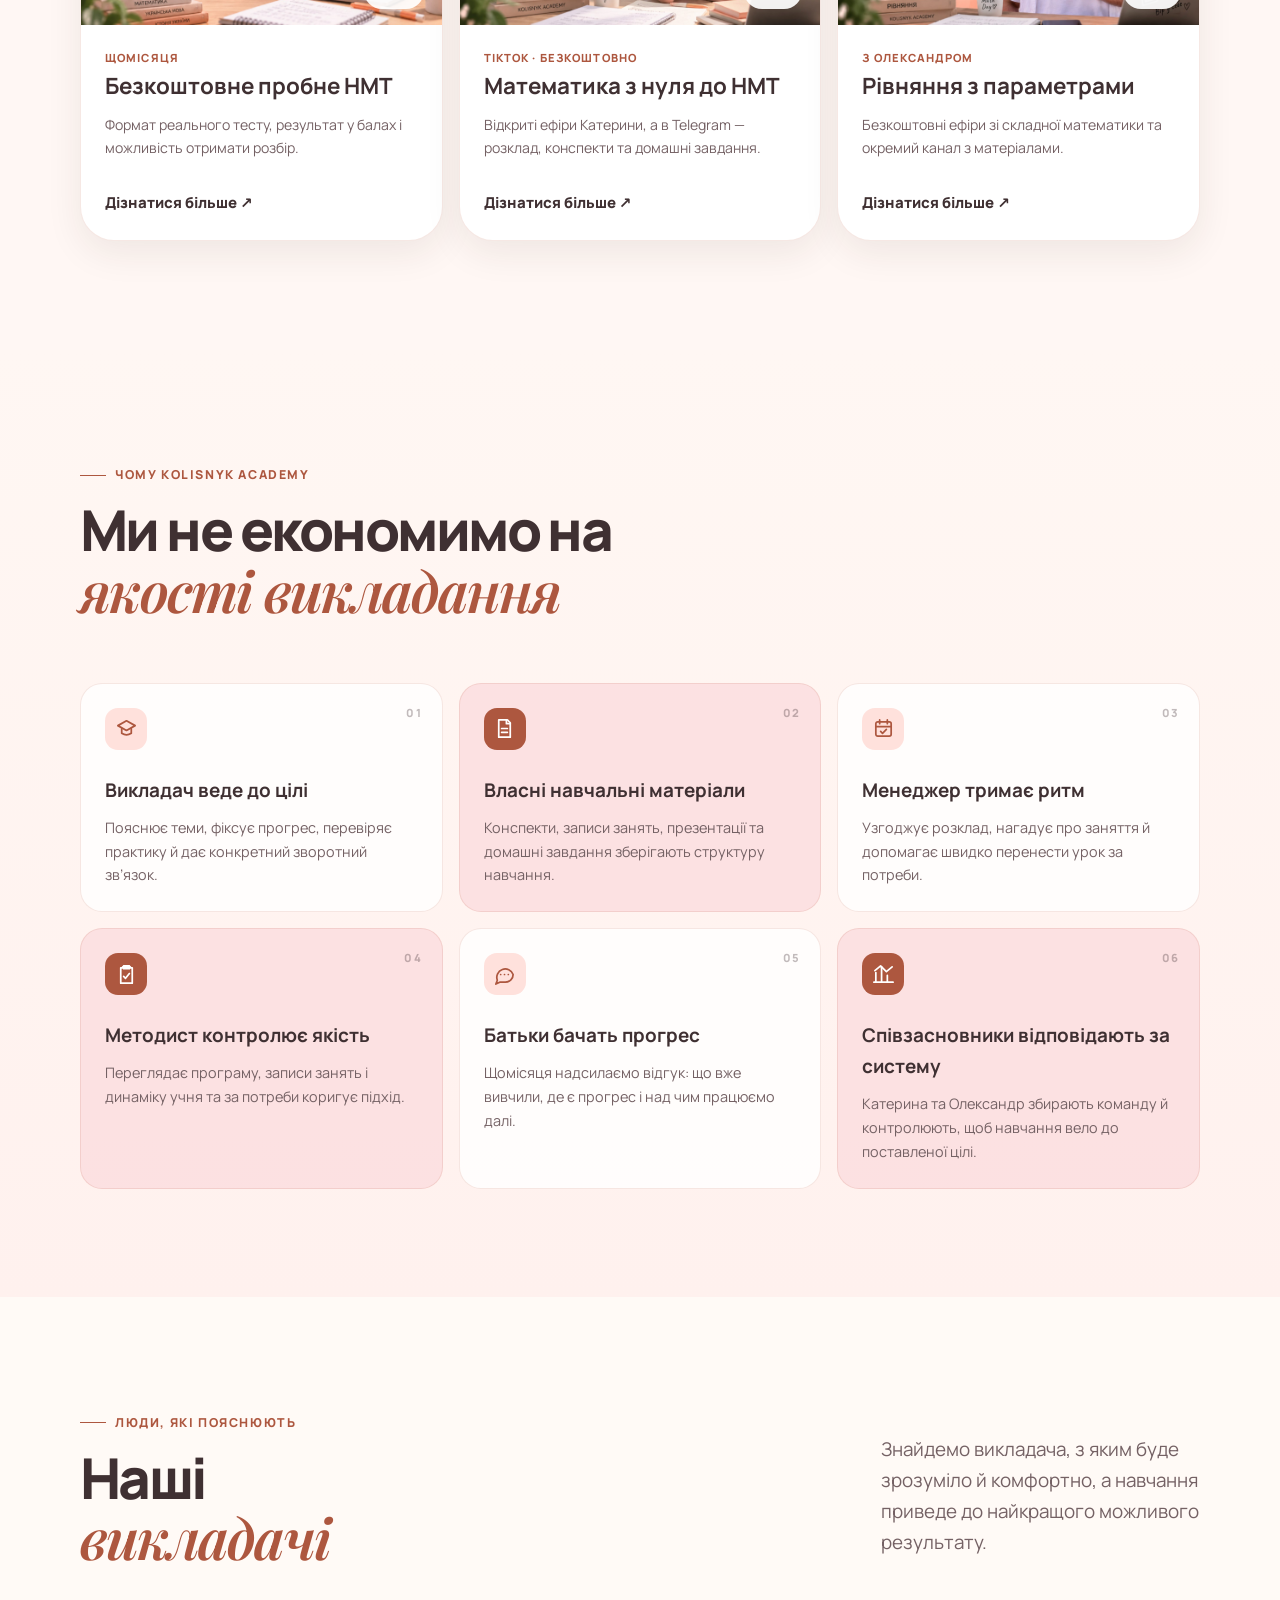
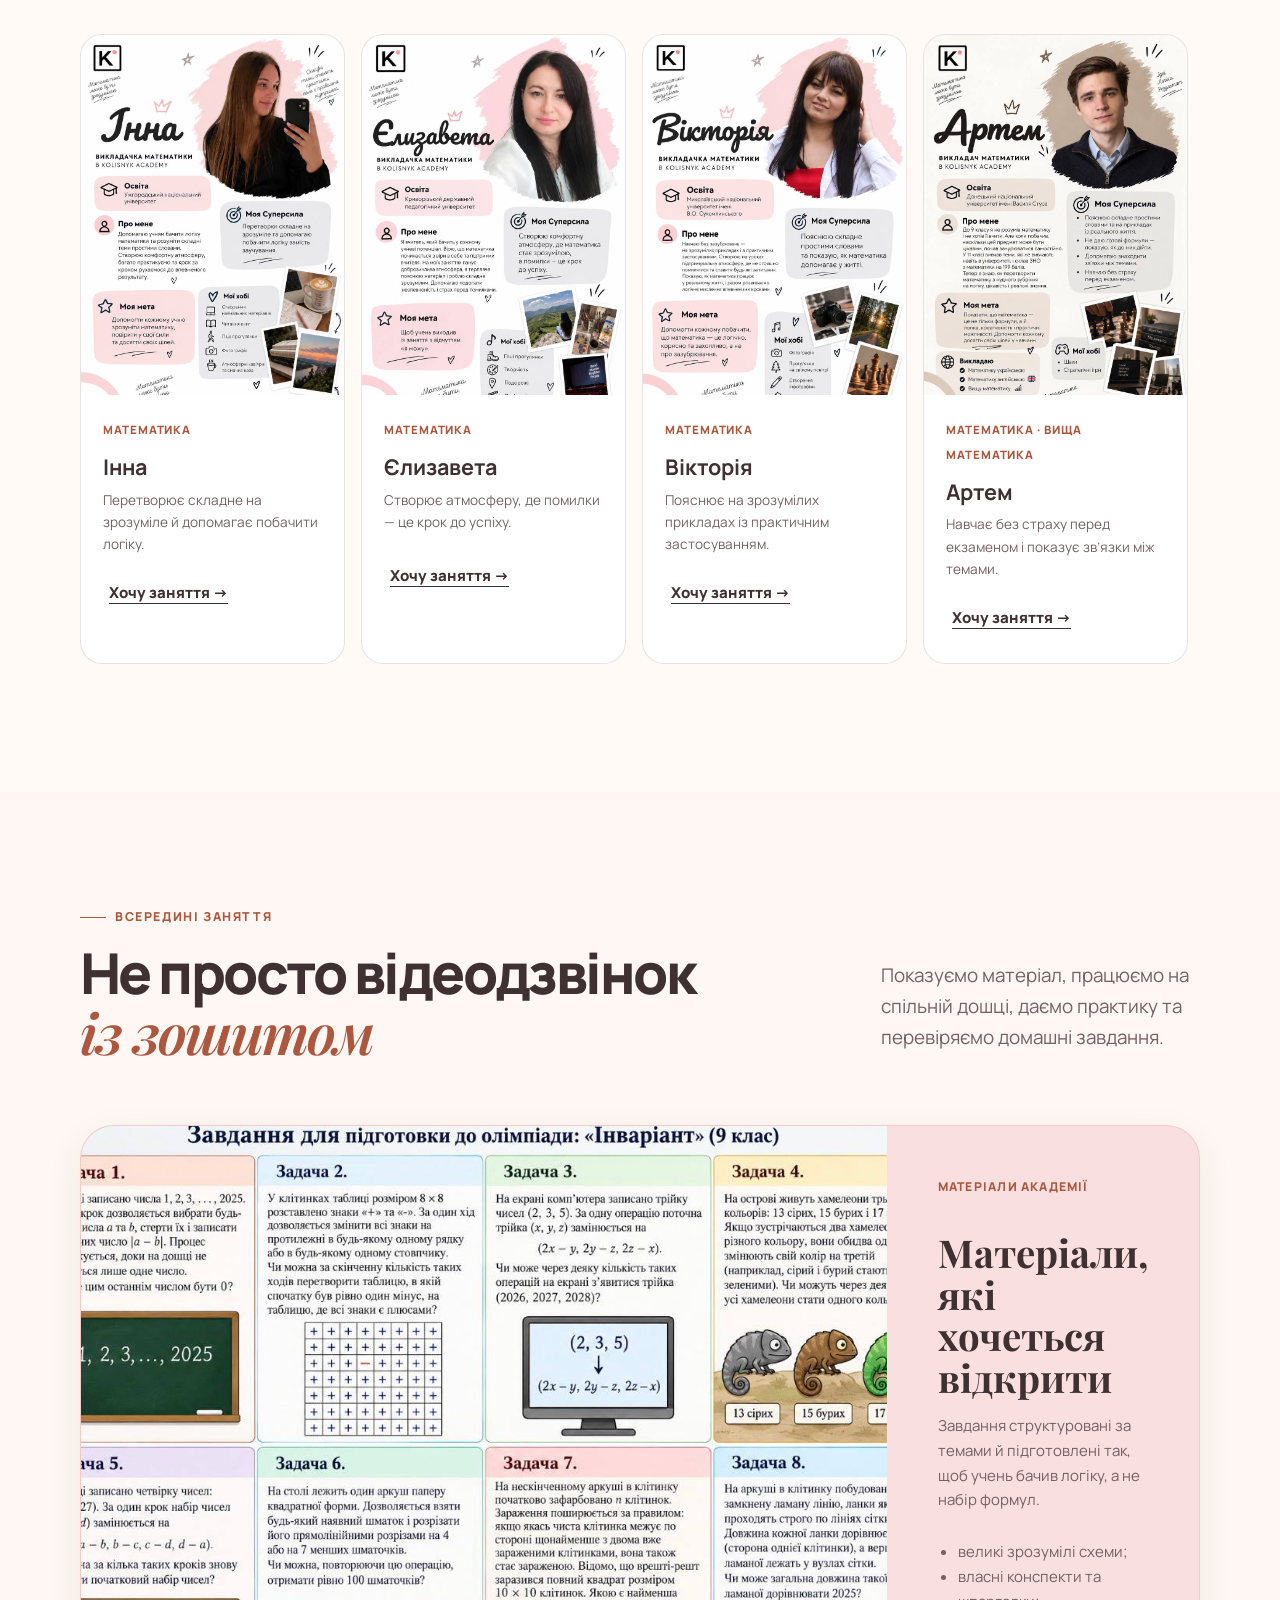
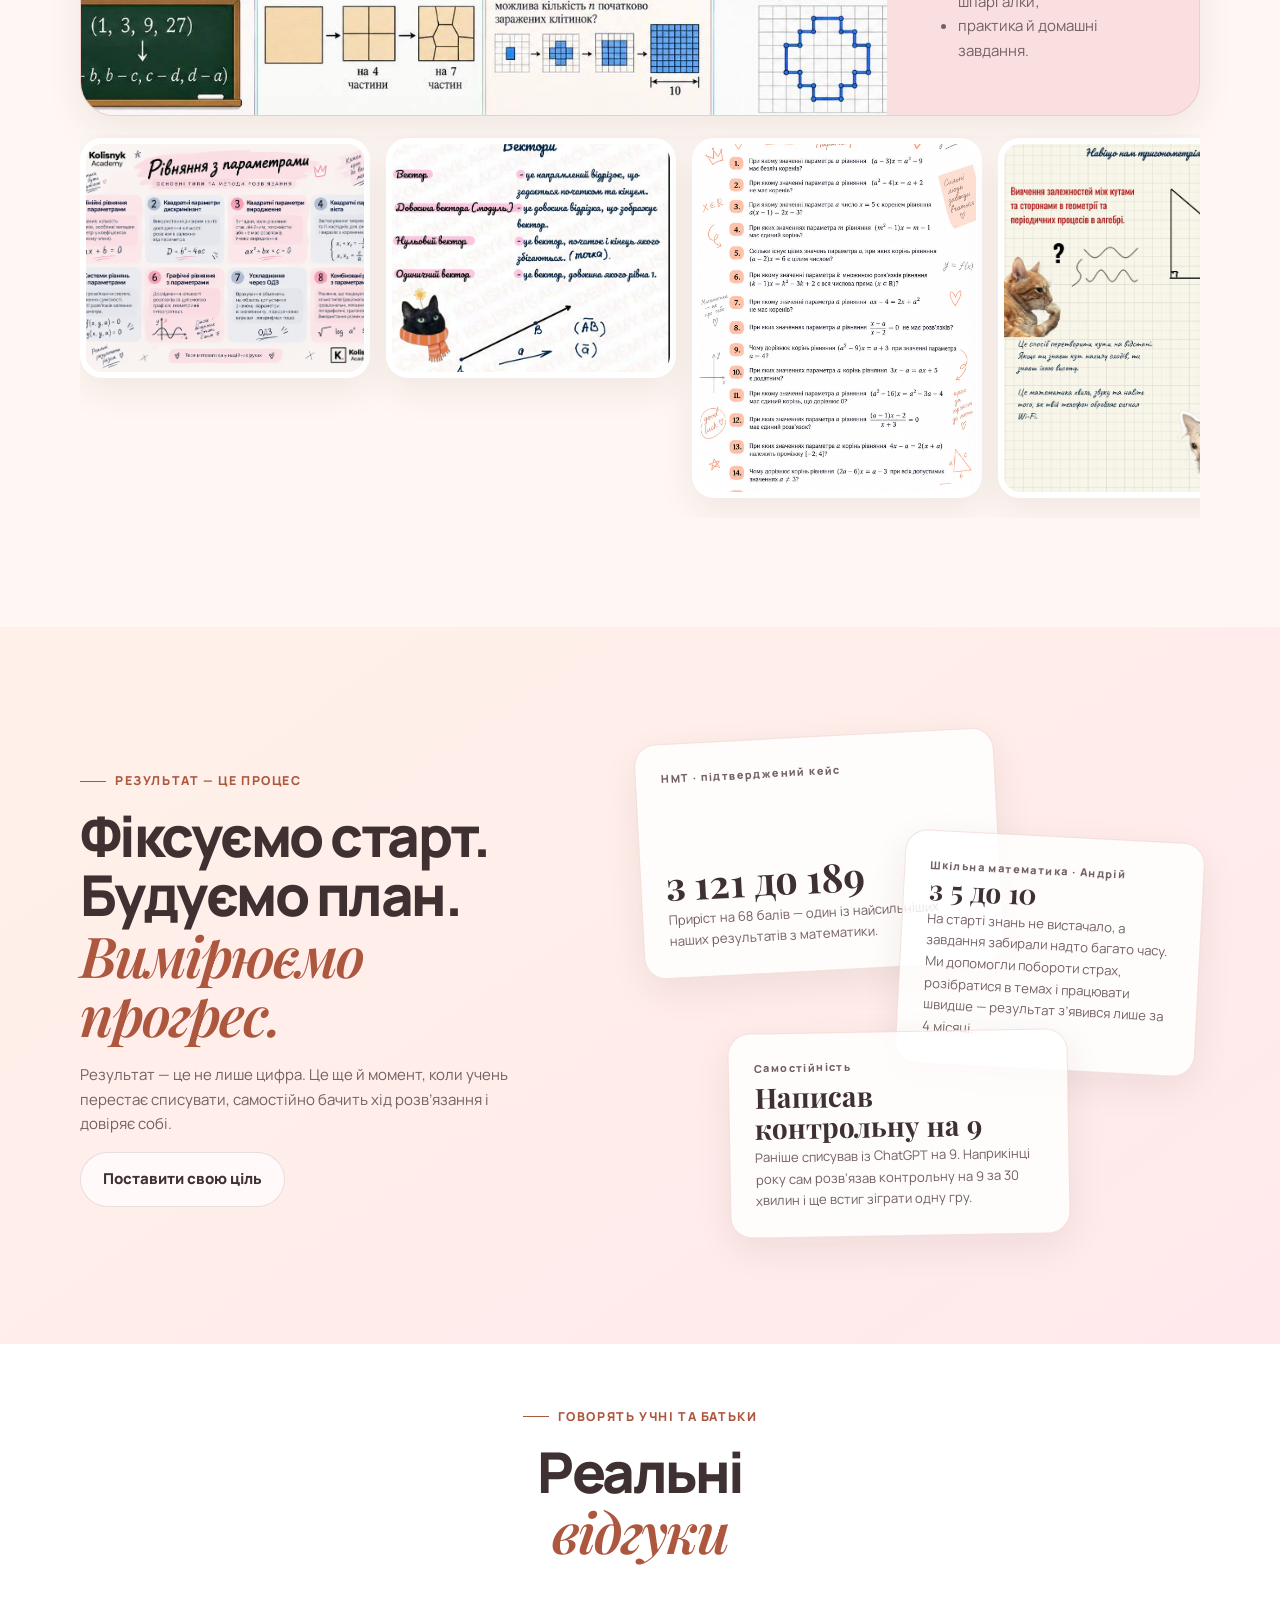
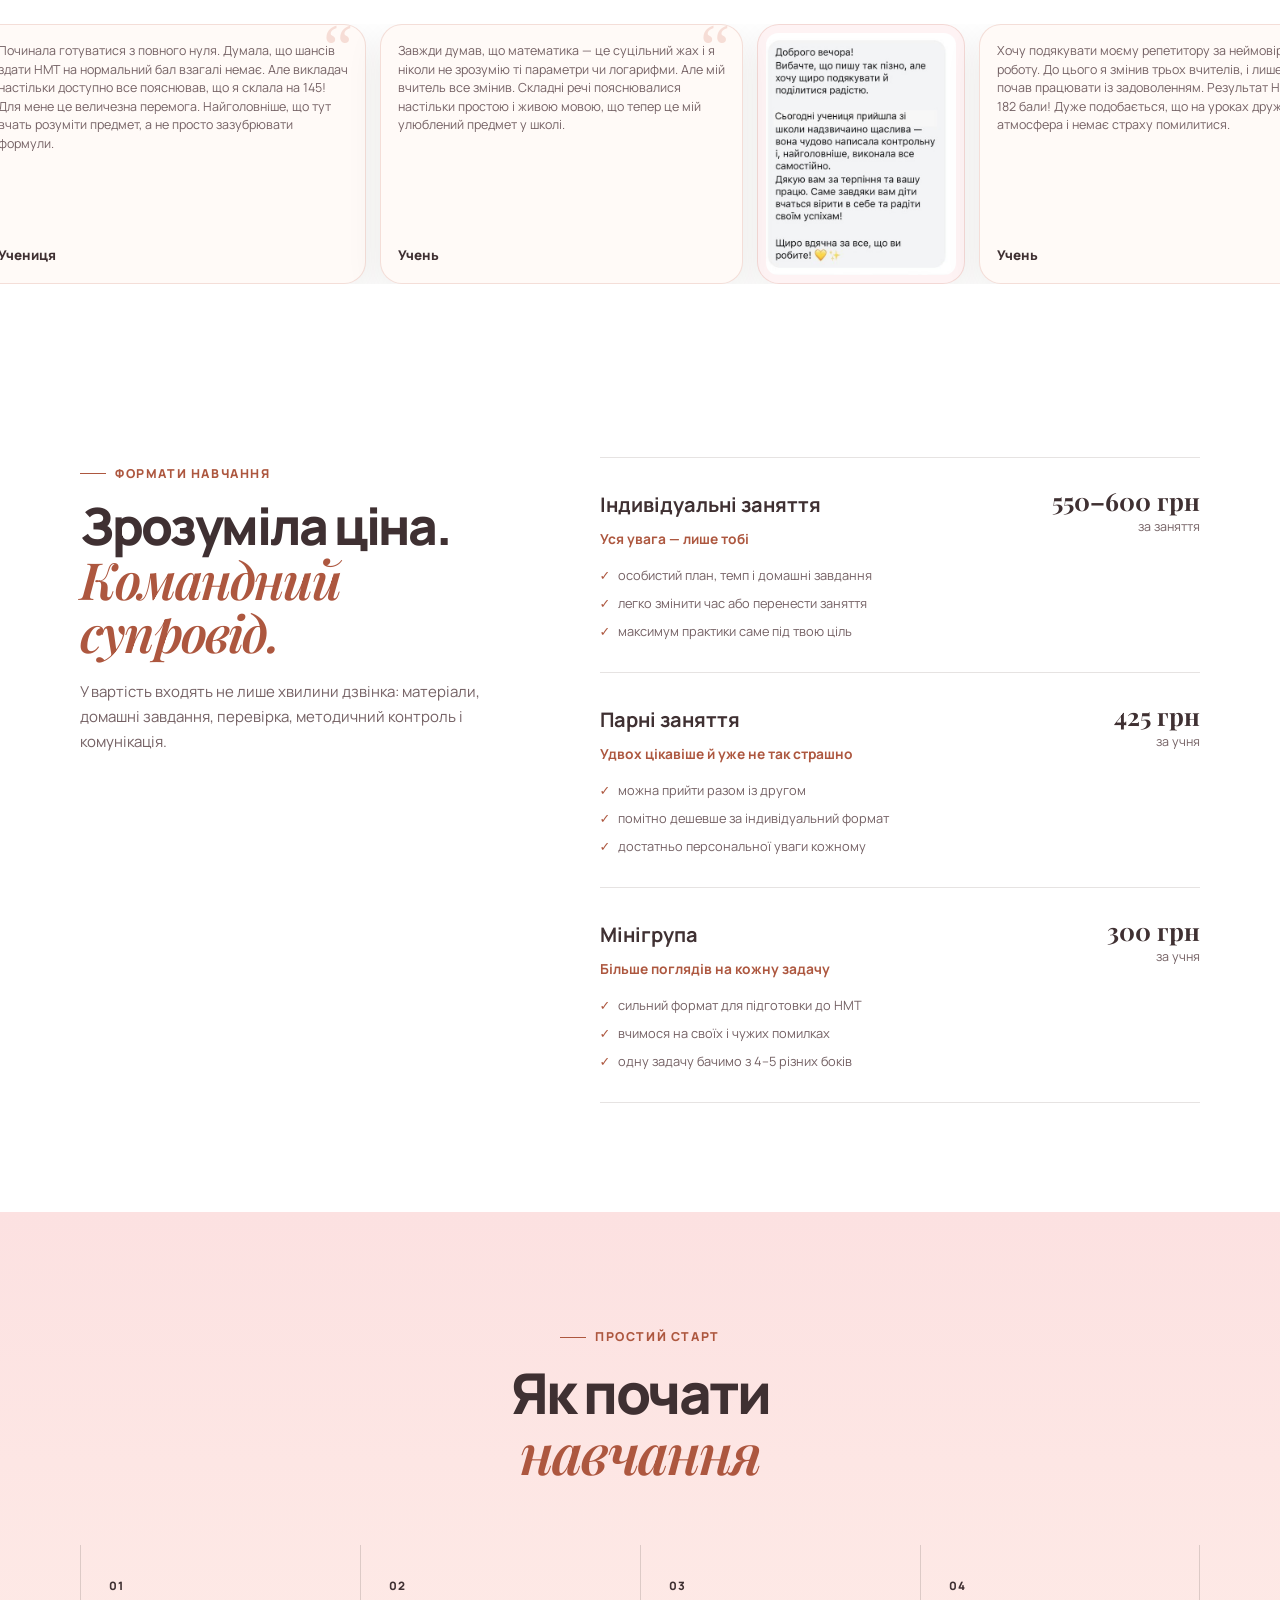
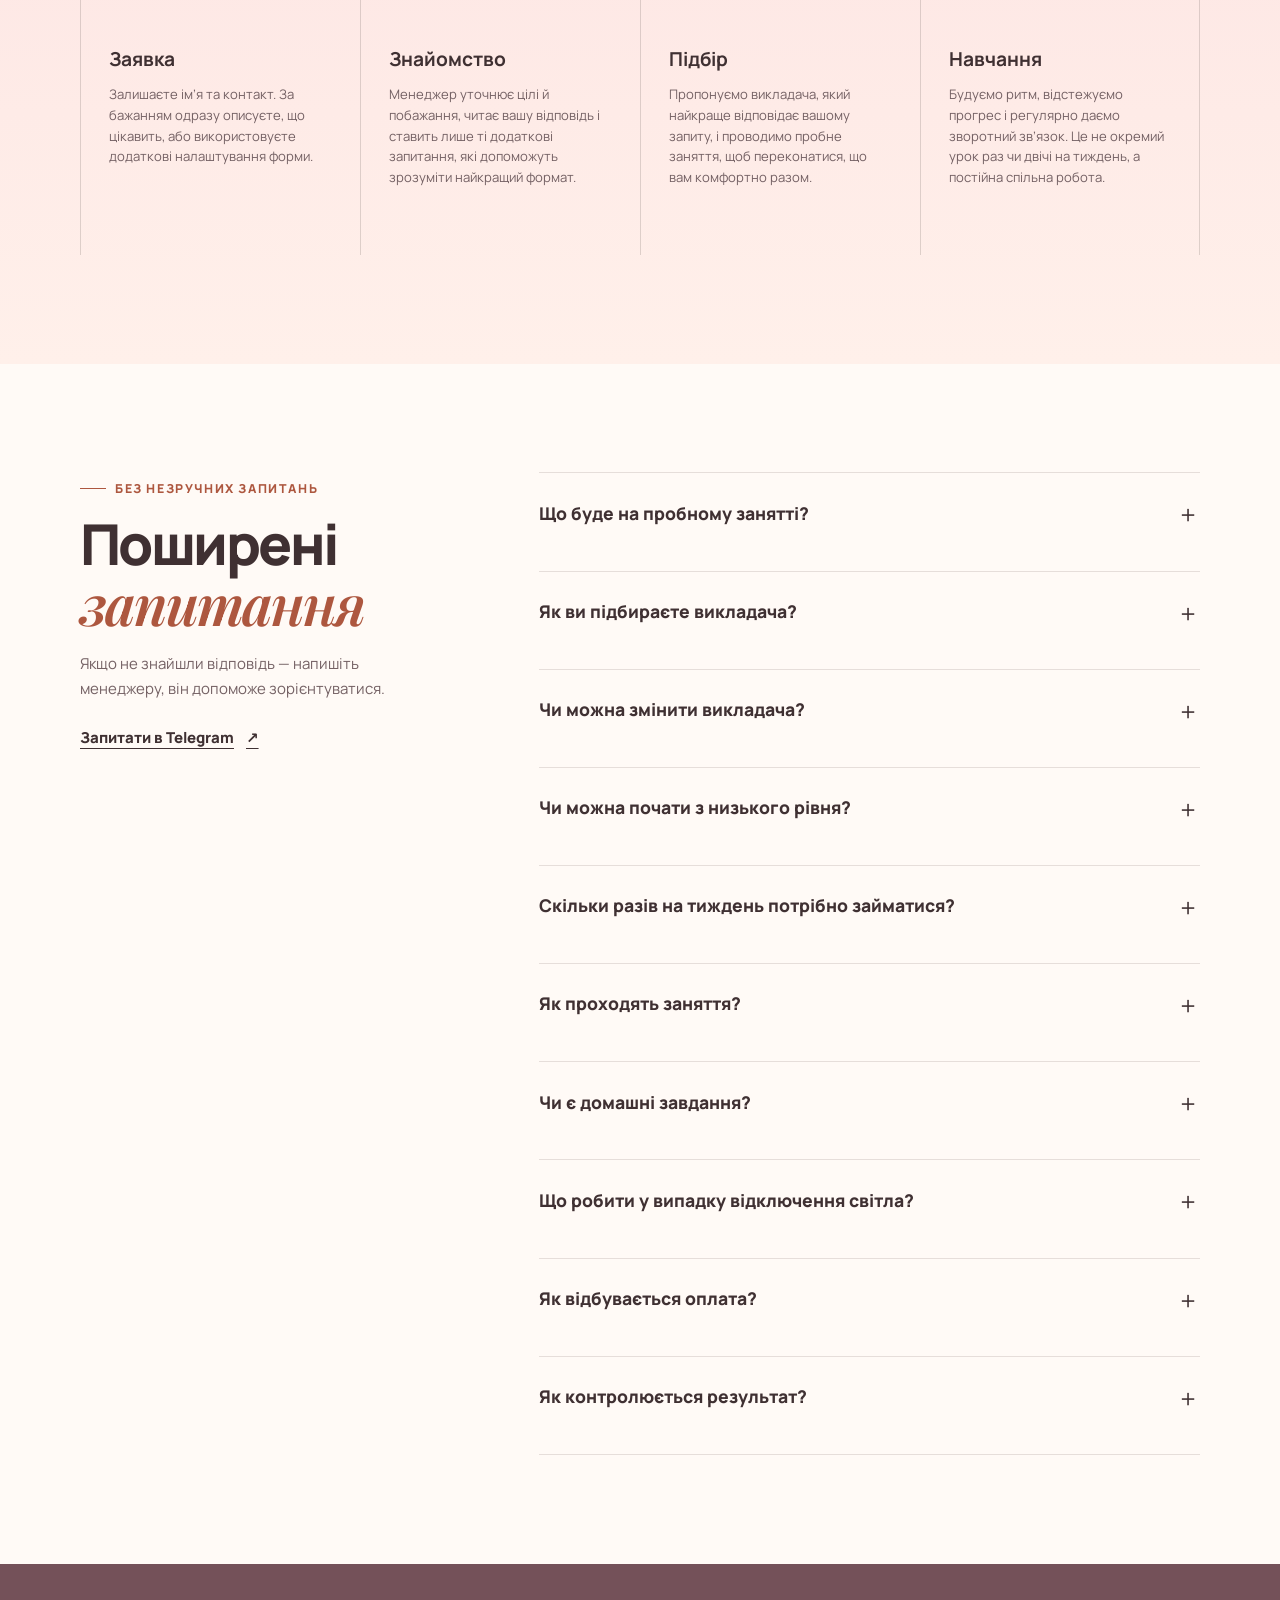
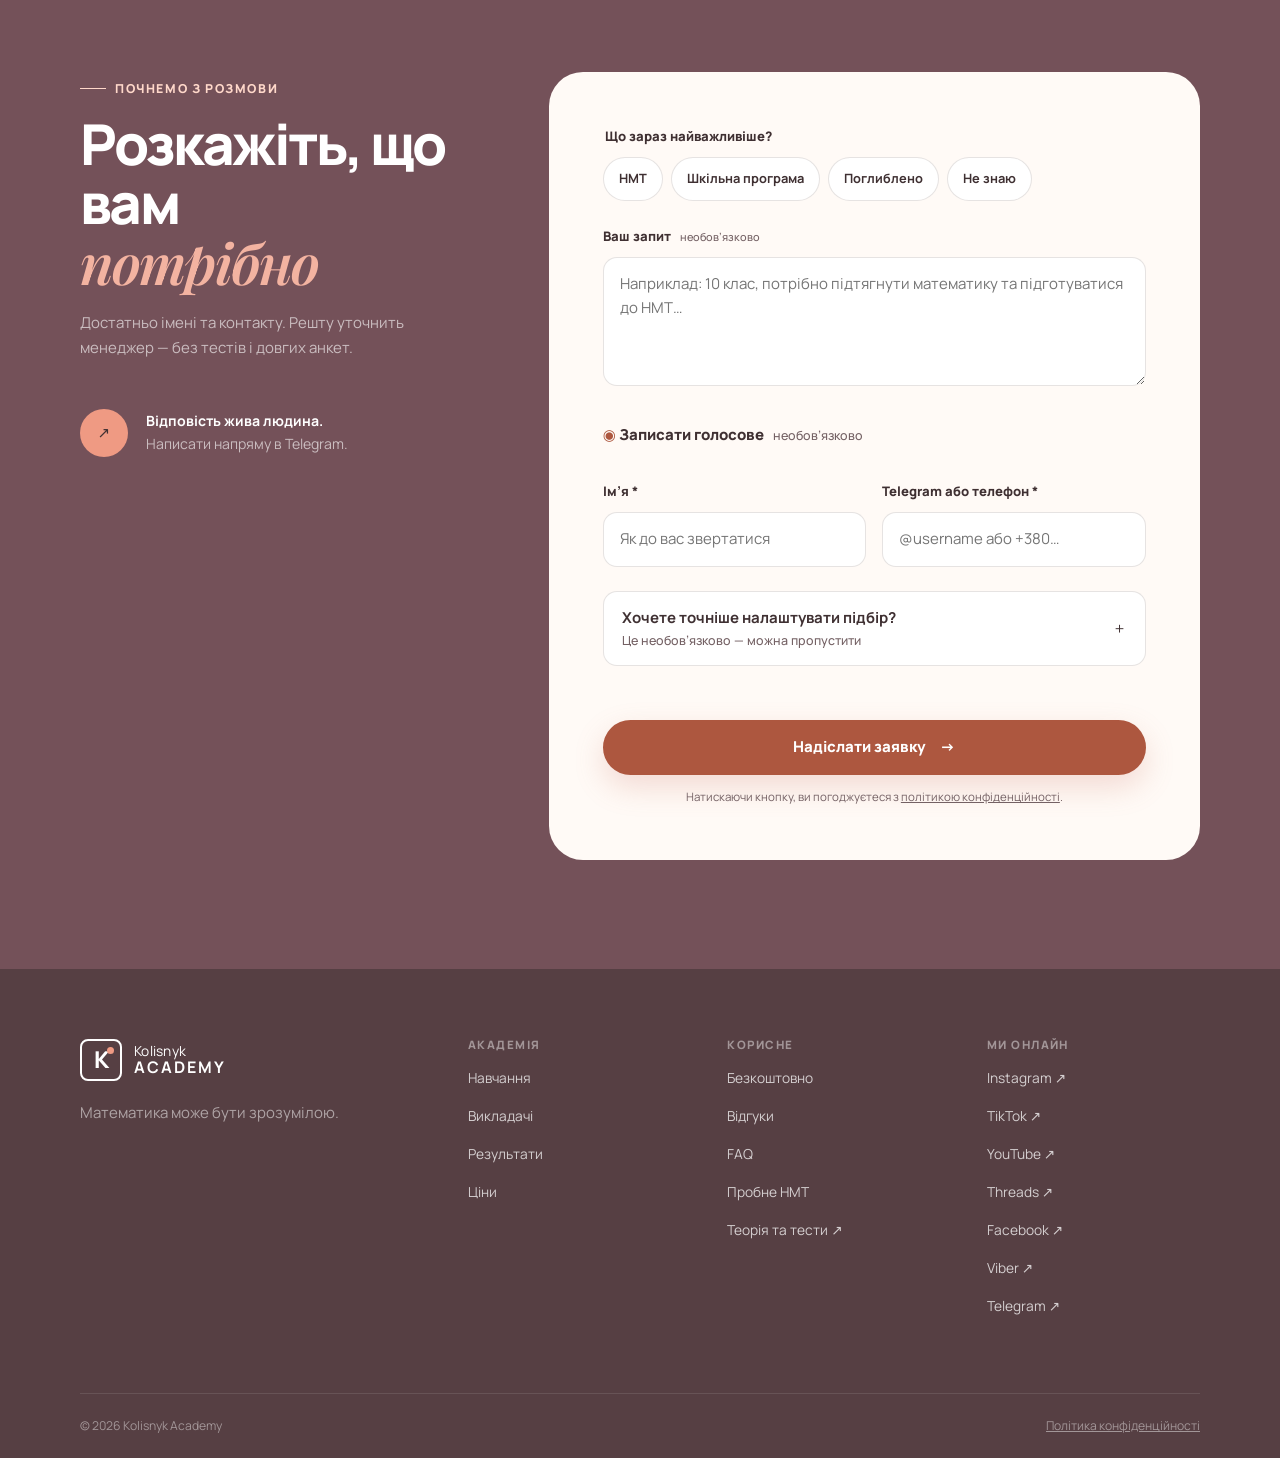
==== commit a0df20f2: "Condense reviews into a single marquee" ====
--- a/index.html
+++ b/index.html
@@ -17,7 +17,7 @@
   <link rel="preconnect" href="https://fonts.googleapis.com">
   <link rel="preconnect" href="https://fonts.gstatic.com" crossorigin>
   <link href="https://fonts.googleapis.com/css2?family=Manrope:wght@400;500;600;700;800&family=Playfair+Display:wght@600;700&display=swap" rel="stylesheet">
-  <link rel="stylesheet" href="css/style.css?v=20261027-1">
+  <link rel="stylesheet" href="css/style.css?v=20261027-2">
   <script type="application/ld+json">{"@context":"https://schema.org","@type":"EducationalOrganization","name":"Kolisnyk Academy","url":"https://olexanderkolsnyk.github.io/Kolisnyk-Academy/","logo":"https://olexanderkolsnyk.github.io/Kolisnyk-Academy/assets/images/brand/logo-square.png","sameAs":["https://www.instagram.com/kolisnyk_academy","https://www.tiktok.com/@kolisnyk_academy","https://www.youtube.com/@kolisnyk_academy","https://www.threads.com/@kolisnyk_academy","https://www.facebook.com/katerina.kolisnik.727264","https://t.me/kolisnyk_academy"],"areaServed":"UA","description":"Онлайн-академія математики з командним супроводом навчання."}</script>
   <!-- Meta Pixel Code -->
   <script>!function(f,b,e,v,n,t,s){if(f.fbq)return;n=f.fbq=function(){n.callMethod?n.callMethod.apply(n,arguments):n.queue.push(arguments)};if(!f._fbq)f._fbq=n;n.push=n;n.loaded=!0;n.version='2.0';n.queue=[];t=b.createElement(e);t.async=!0;t.src=v;s=b.getElementsByTagName(e)[0];s.parentNode.insertBefore(t,s)}(window,document,'script','https://connect.facebook.net/en_US/fbevents.js');fbq('init','1091402866768090');fbq('track','PageView');</script>
@@ -104,6 +104,6 @@
   <footer class="site-footer"><div class="container footer-grid"><div class="footer-brand"><a class="brand brand-light" href="#top"><span class="brand-mark">K<span></span></span><span class="brand-copy">Kolisnyk <strong>Academy</strong></span></a><p>Математика може бути зрозумілою.</p></div><div><h2>Академія</h2><a href="#learning">Навчання</a><a href="#teachers">Викладачі</a><a href="#results">Результати</a><a href="#prices">Ціни</a></div><div><h2>Корисне</h2><a href="#free">Безкоштовно</a><a href="#reviews">Відгуки</a><a href="#faq">FAQ</a><a href="https://olexanderkolsnyk.github.io/PNMT/" target="_blank" rel="noopener">Пробне НМТ</a><a href="https://t.me/katerina_math_nmt2" target="_blank" rel="noopener">Теорія та тести ↗</a></div><div><h2>Ми онлайн</h2><a href="https://www.instagram.com/kolisnyk_academy" target="_blank" rel="noopener">Instagram ↗</a><a href="https://www.tiktok.com/@kolisnyk_academy" target="_blank" rel="noopener">TikTok ↗</a><a href="https://www.youtube.com/@kolisnyk_academy" target="_blank" rel="noopener">YouTube ↗</a><a href="https://www.threads.com/@kolisnyk_academy?igshid=NTc4MTIwNjQ2YQ==" target="_blank" rel="noopener">Threads ↗</a><a href="https://www.facebook.com/katerina.kolisnik.727264" target="_blank" rel="noopener">Facebook ↗</a><a href="https://r.mssg.me/m/697bfcc0610fc48495b6ee1d" target="_blank" rel="noopener">Viber ↗</a><a href="https://t.me/kolisnyk_academy" target="_blank" rel="noopener">Telegram ↗</a></div></div><div class="container footer-bottom"><p>© <span id="current-year"></span> Kolisnyk Academy</p><a href="privacy.html">Політика конфіденційності</a></div></footer>
   <a class="mobile-sticky-cta button button-primary js-lead-cta" data-cta-location="mobile-sticky" href="#lead-form">Записатися на пробне</a>
   <dialog class="success-dialog" id="success-dialog"><button class="dialog-close" id="success-close" type="button" aria-label="Закрити">×</button><span class="success-mark" aria-hidden="true">✓</span><h2>Готово 🎉</h2><p>Менеджер Kolisnyk Academy зв’яжеться з вами та допоможе підібрати викладача.</p><div class="success-links"><a href="https://t.me/kolisnyk_academy" target="_blank" rel="noopener">Написати в Telegram <span>↗</span></a><a href="https://olexanderkolsnyk.github.io/PNMT/" target="_blank" rel="noopener">Спробувати пробне НМТ <span>↗</span></a><a href="#teachers" data-close-dialog>Познайомитися з викладачами <span>↓</span></a></div></dialog>
-  <script src="js/data.js?v=20261021-2" defer></script><script src="js/analytics.js?v=20261026-1" defer></script><script src="js/main.js?v=20261027-1" defer></script><script src="js/form.js?v=20261021-2" defer></script>
+  <script src="js/data.js?v=20261021-2" defer></script><script src="js/analytics.js?v=20261026-1" defer></script><script src="js/main.js?v=20261027-2" defer></script><script src="js/form.js?v=20261021-2" defer></script>
 </body>
 </html>
--- a/css/style.css
+++ b/css/style.css
@@ -185,25 +185,21 @@
 .result-score strong { font-size: 2.45rem; }
 
 .reviews { overflow: hidden; background: #fff; }
-.reviews.section { padding-block: 72px; }
-.reviews-marquee { display: grid; gap: 12px; }
+.reviews.section { padding-block: 56px 64px; }
+.reviews-marquee { margin-top: 28px; }
 .review-lane { width: 100%; overflow: hidden; cursor: grab; touch-action: pan-y; scrollbar-width: none; }
 .review-lane::-webkit-scrollbar { display: none; }
 .review-lane.is-dragging { cursor: grabbing; }
 .review-lane.is-dragging .review-card { user-select: none; }
-.marquee-row { display: flex; width: max-content; gap: 12px; align-items: center; }
-.review-card { flex: none; margin: 0; padding: 8px; overflow: hidden; border: 1px solid rgba(201,111,90,.2); border-radius: var(--radius-md); background: var(--paper-2); box-shadow: var(--shadow-sm); }
-.review-card.review-tall { width: 161px; transform: rotate(-.25deg); }
-.review-card.review-wide { width: 364px; background: rgba(251,218,221,.46); transform: rotate(.25deg); }
-.review-card img { width: 100%; height: auto; border-radius: 12px; pointer-events: none; user-select: none; }
+.marquee-row { display: flex; width: max-content; height: 260px; gap: 14px; align-items: stretch; }
+.review-card { box-sizing: border-box; flex: none; height: 260px; margin: 0; padding: 8px; overflow: hidden; border: 1px solid rgba(201,111,90,.2); border-radius: var(--radius-md); background: var(--paper-2); box-shadow: var(--shadow-sm); }
+.review-card.review-image { display: flex; width: max-content; background: rgba(251,218,221,.32); }
+.review-card.review-image img { width: auto; max-width: none; height: 100%; object-fit: contain; border-radius: 12px; pointer-events: none; user-select: none; }
 .review-card.review-text { position: relative; display: flex; flex-direction: column; justify-content: space-between; padding: 17px; }
 .review-card.review-text::before { content: "“"; position: absolute; top: -10px; right: 12px; color: rgba(216,126,105,.23); font-family: Georgia, serif; font-size: 4.2rem; line-height: 1; }
-.review-card.review-text p { position: relative; margin: 0 0 12px; color: var(--ink-soft); font-size: .78rem; line-height: 1.5; }
+.review-card.review-text { width: var(--review-width, 340px); background: #fffaf7; }
+.review-card.review-text p { position: relative; margin: 0 0 12px; color: var(--ink-soft); font-size: .78rem; line-height: 1.48; }
 .review-card.review-text cite { color: var(--ink); font-size: .84rem; font-style: normal; font-weight: 850; }
-.review-card.review-wide.review-text { min-height: 151px; }
-.review-card.review-tall.review-text { min-height: 287px; background: #fffaf7; }
-.review-row-wide { min-height: 84px; }
-.review-row-tall { align-items: flex-start; }
 
 .free { background: #fff7f4; }
 .free-grid { display: grid; grid-template-columns: repeat(3, 1fr); gap: 16px; }
@@ -401,13 +397,11 @@
   .result-placeholder:nth-child(1) { left: 0; width: min(320px, 94%); }
   .result-placeholder:nth-child(2) { top: 170px; right: 0; }
   .result-placeholder:nth-child(3) { width: min(320px, 94%); left: 3%; }
-  .reviews.section { padding-block: 64px; }
+  .reviews.section { padding-block: 52px 58px; }
   .reviews-marquee { padding-inline: 0; }
   .review-lane { overflow-x: auto; padding-inline: 14px; }
-  .review-card.review-tall { width: 210px; }
-  .review-card.review-wide { width: 420px; }
-  .review-card.review-wide.review-text { min-height: 205px; }
-  .review-card.review-tall.review-text { min-height: 380px; }
+  .marquee-row, .review-card { height: 290px; }
+  .review-card.review-text { width: min(var(--review-width, 340px), 82vw); }
   .free-grid { grid-template-columns: 1fr; }
   .free-card { min-height: 390px; }
   .price-card { min-height: 0; grid-template-columns: 1fr; gap: 18px; }
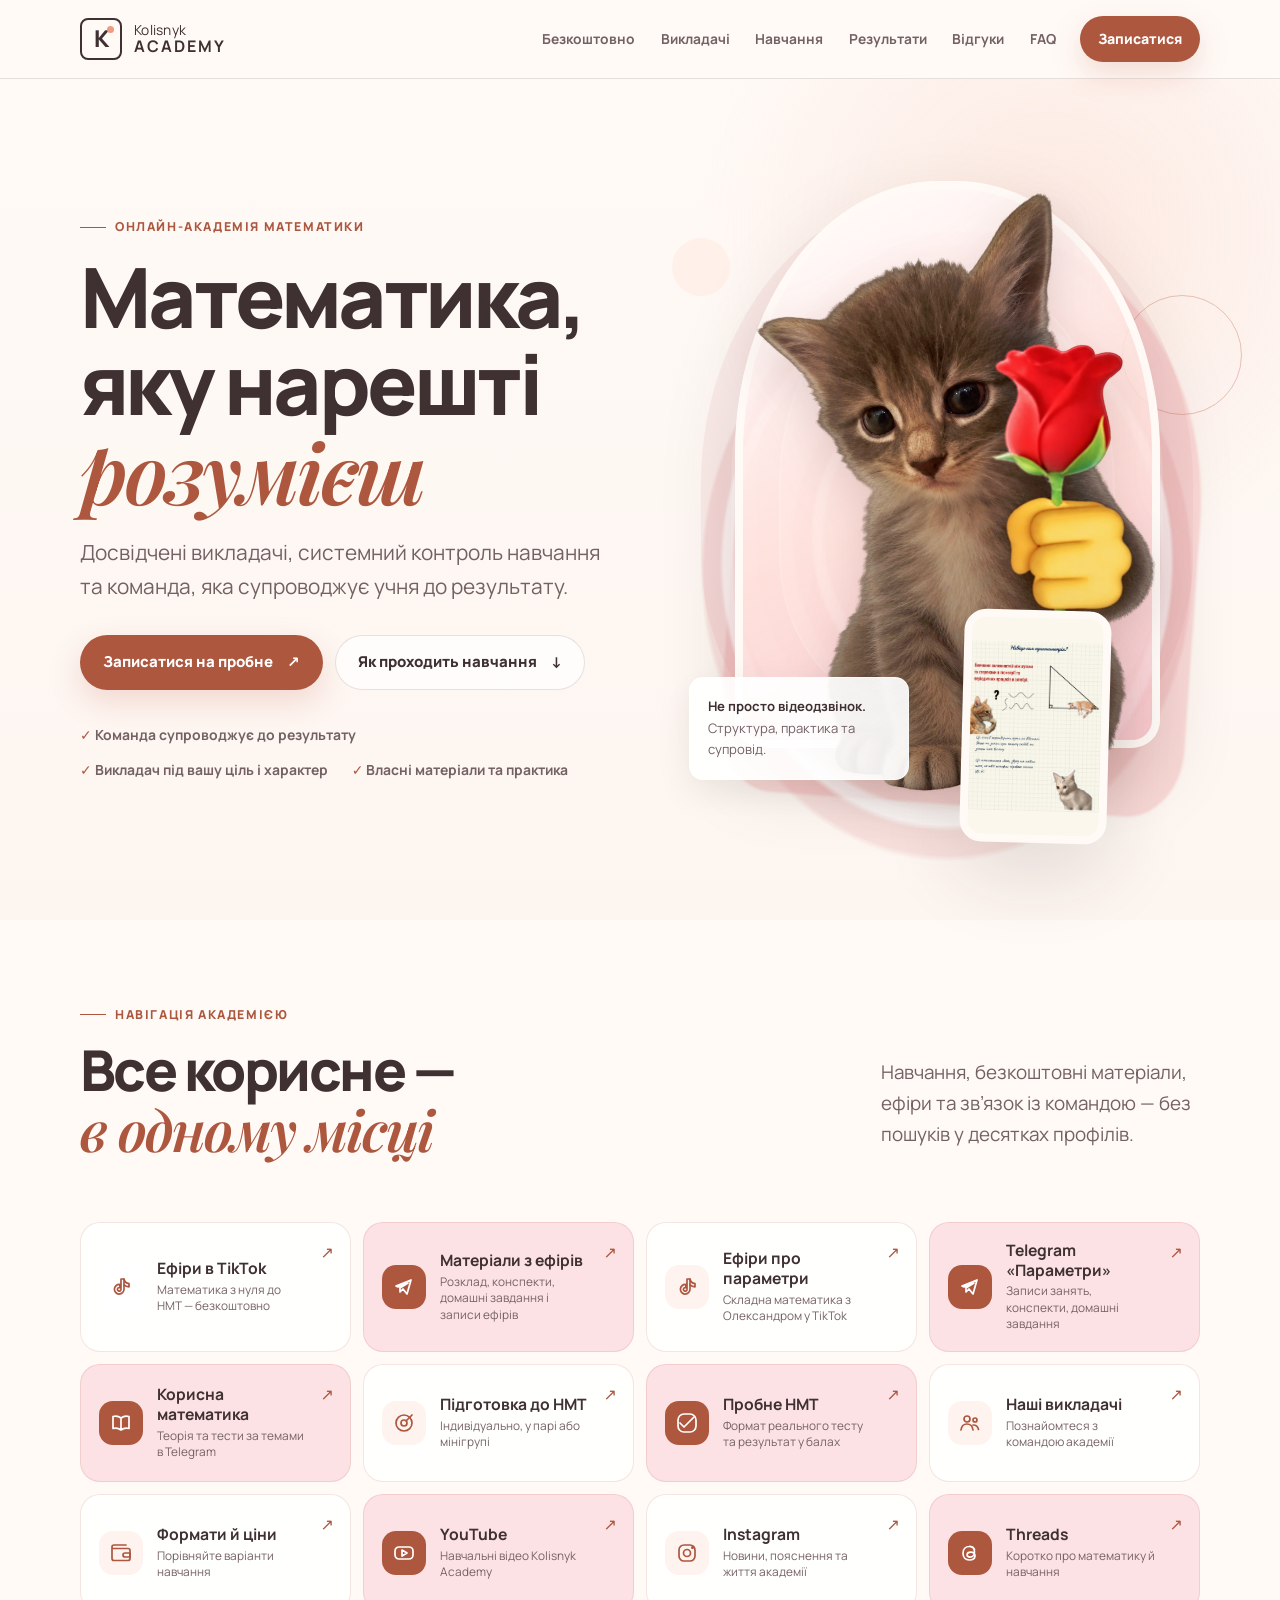
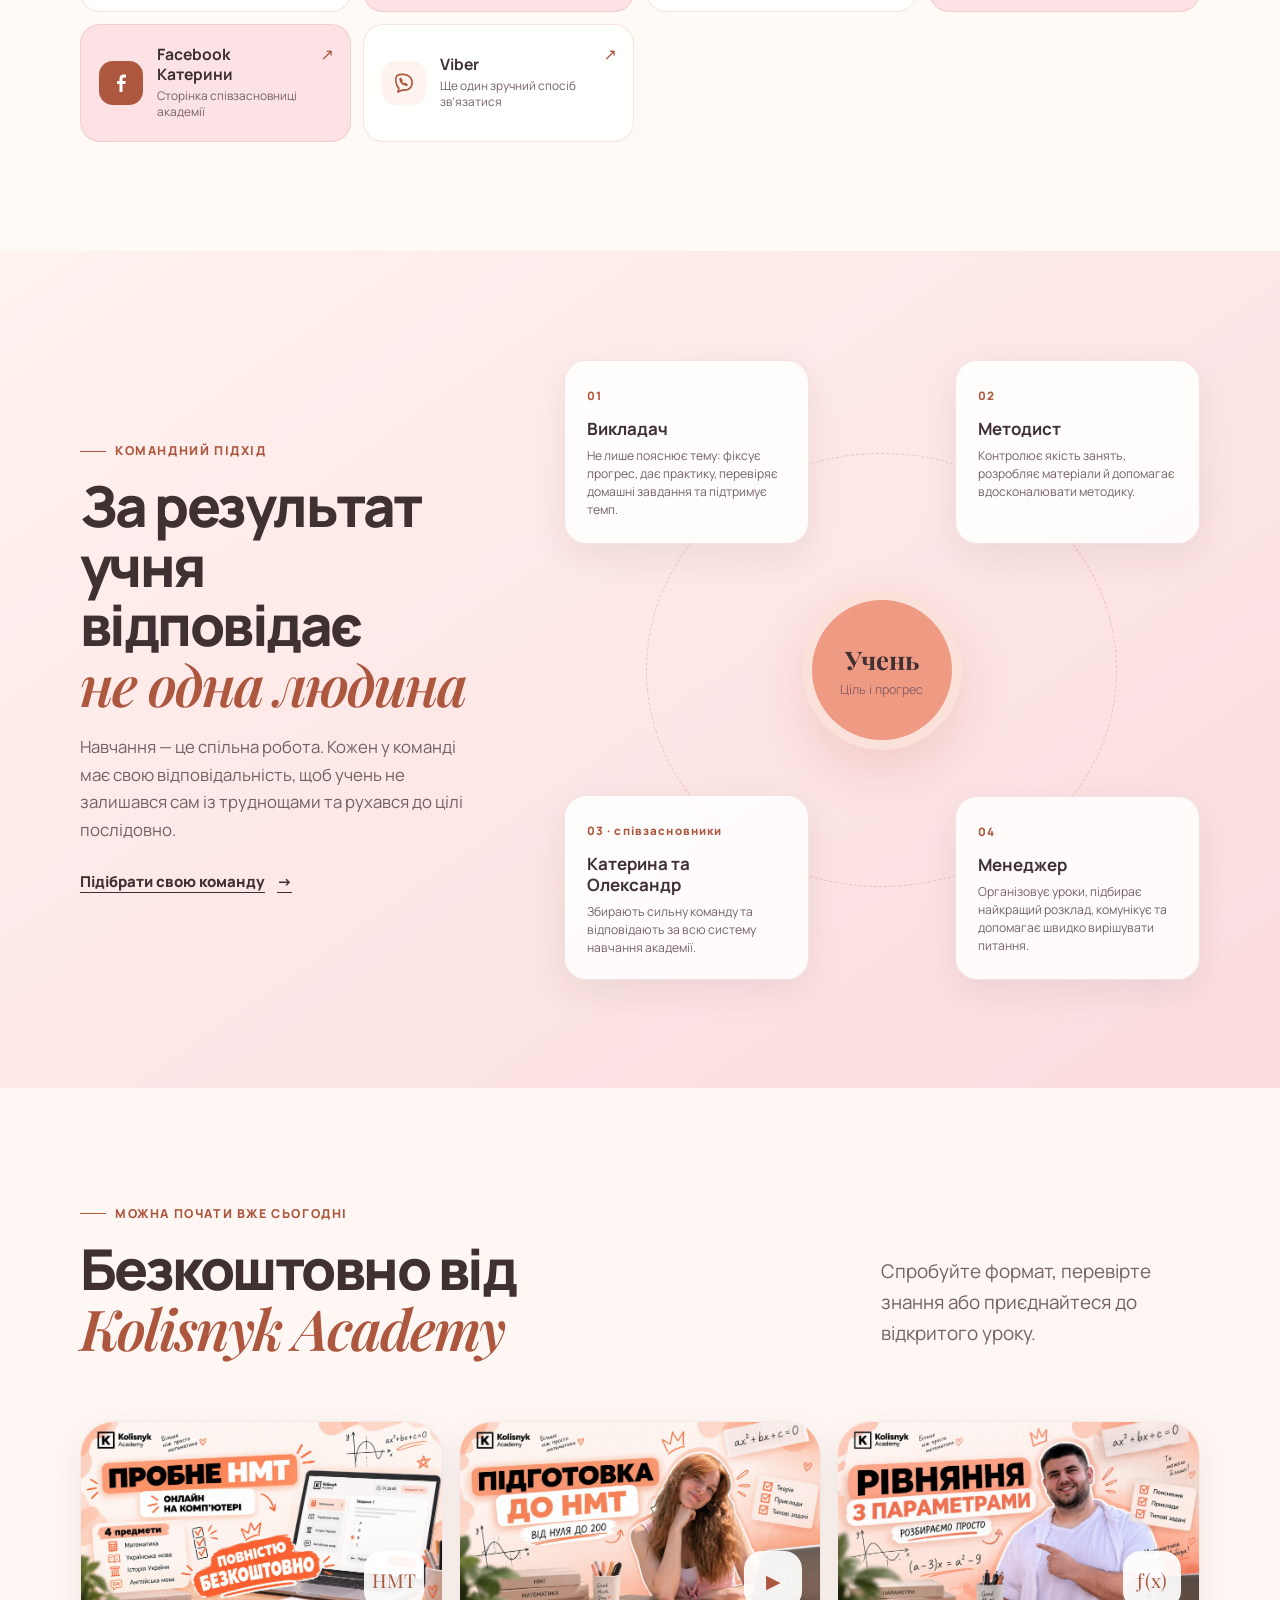
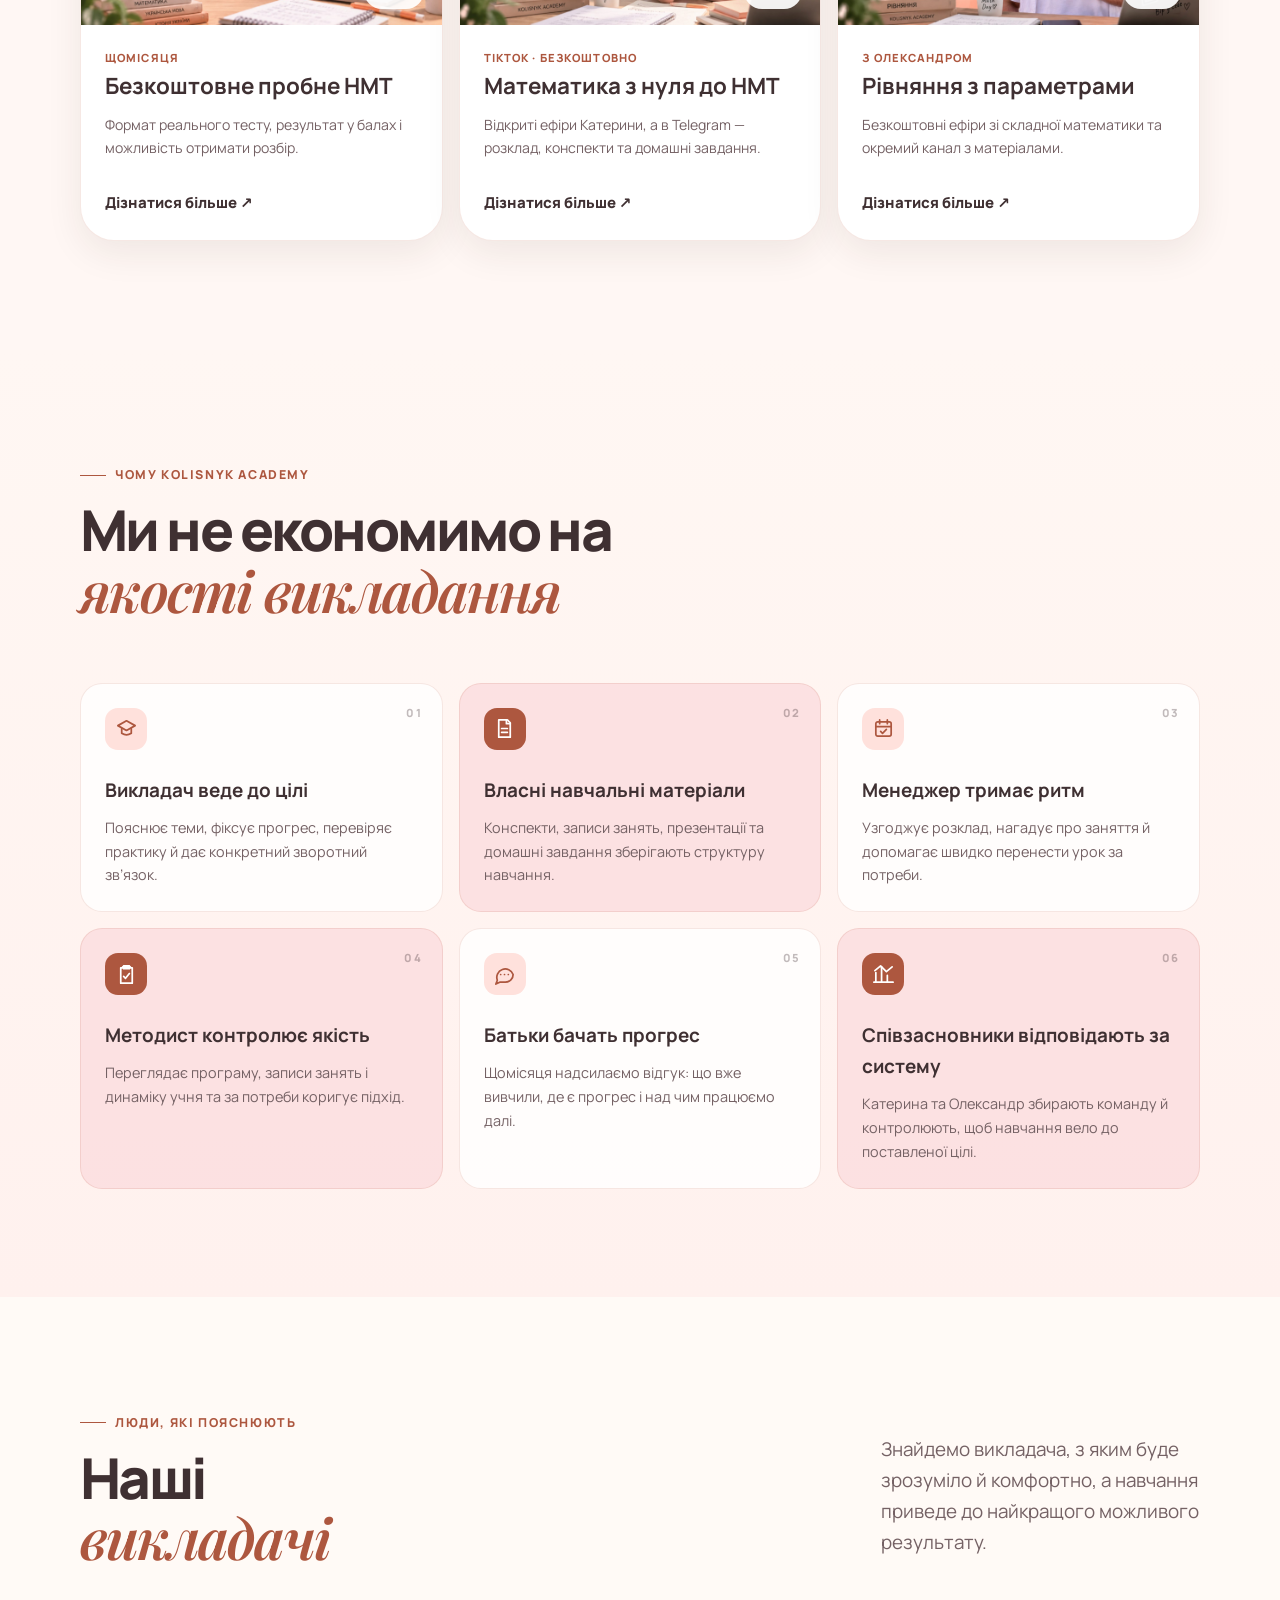
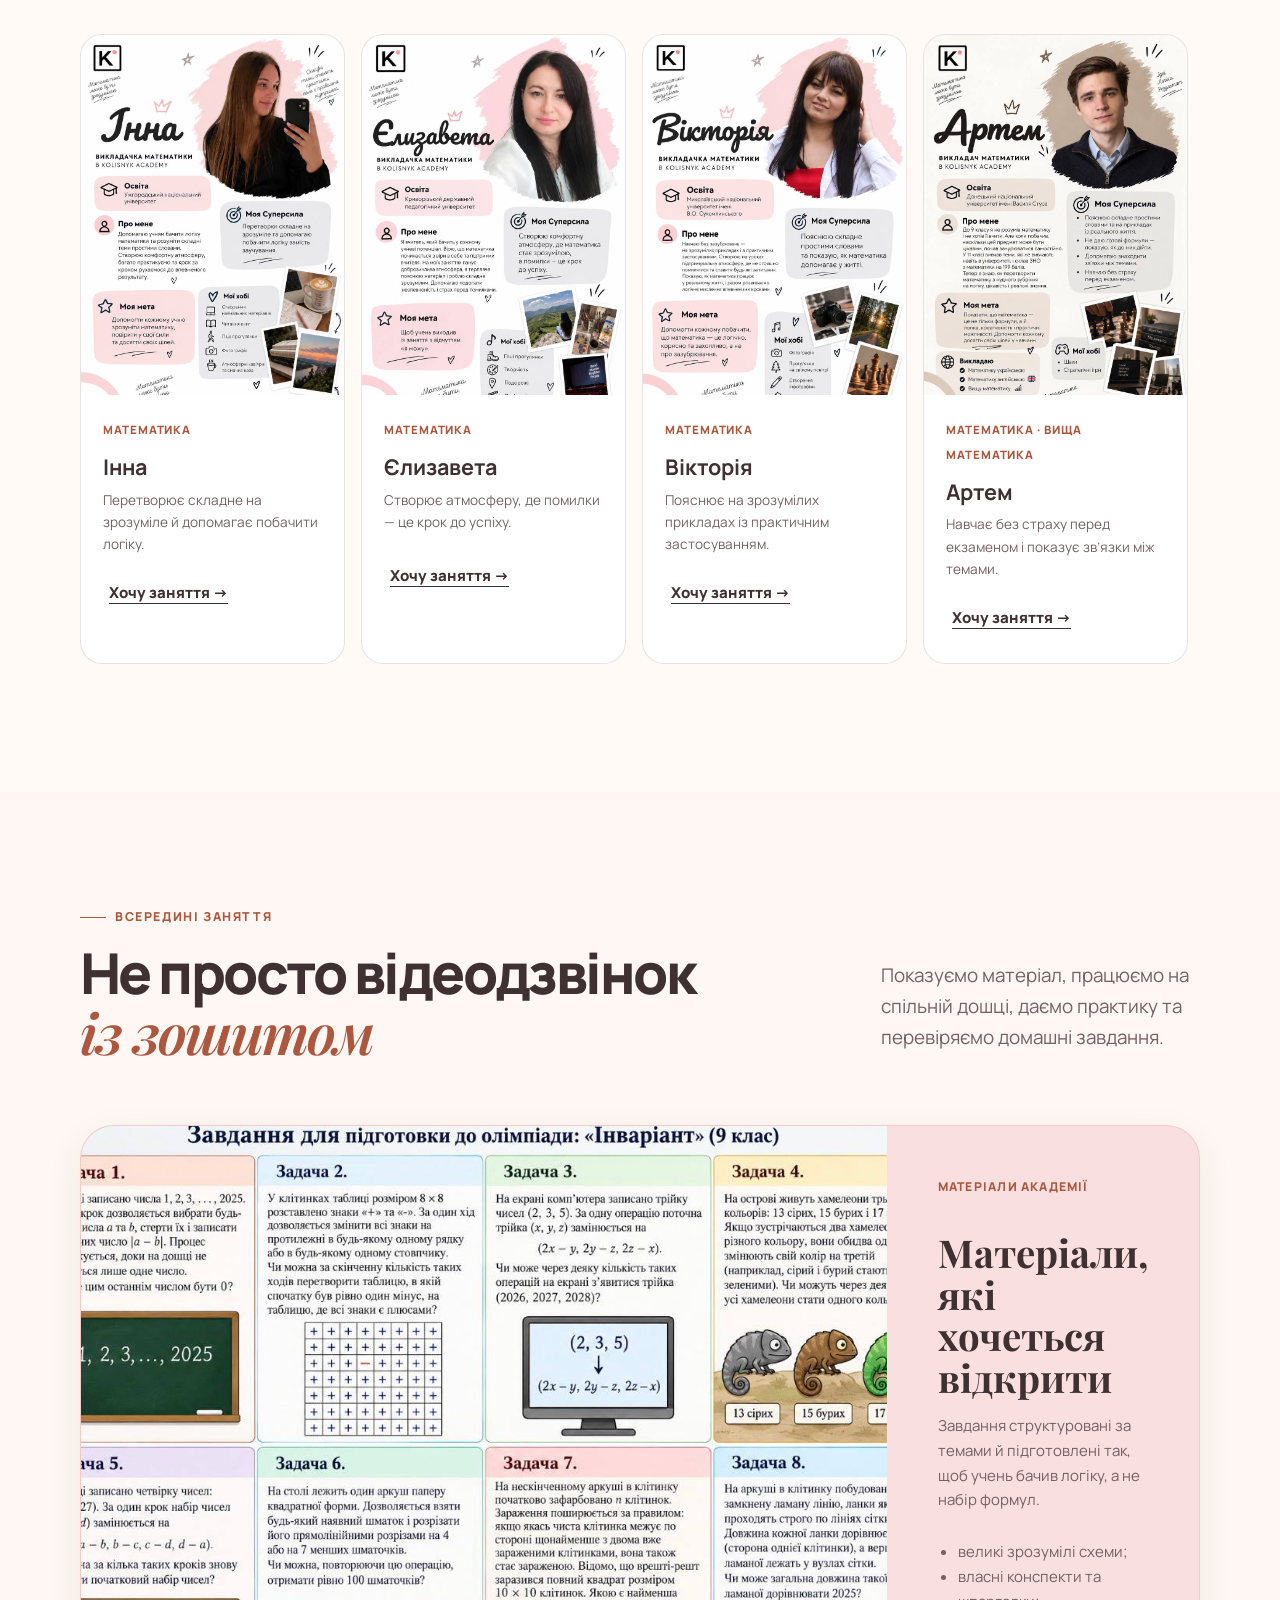
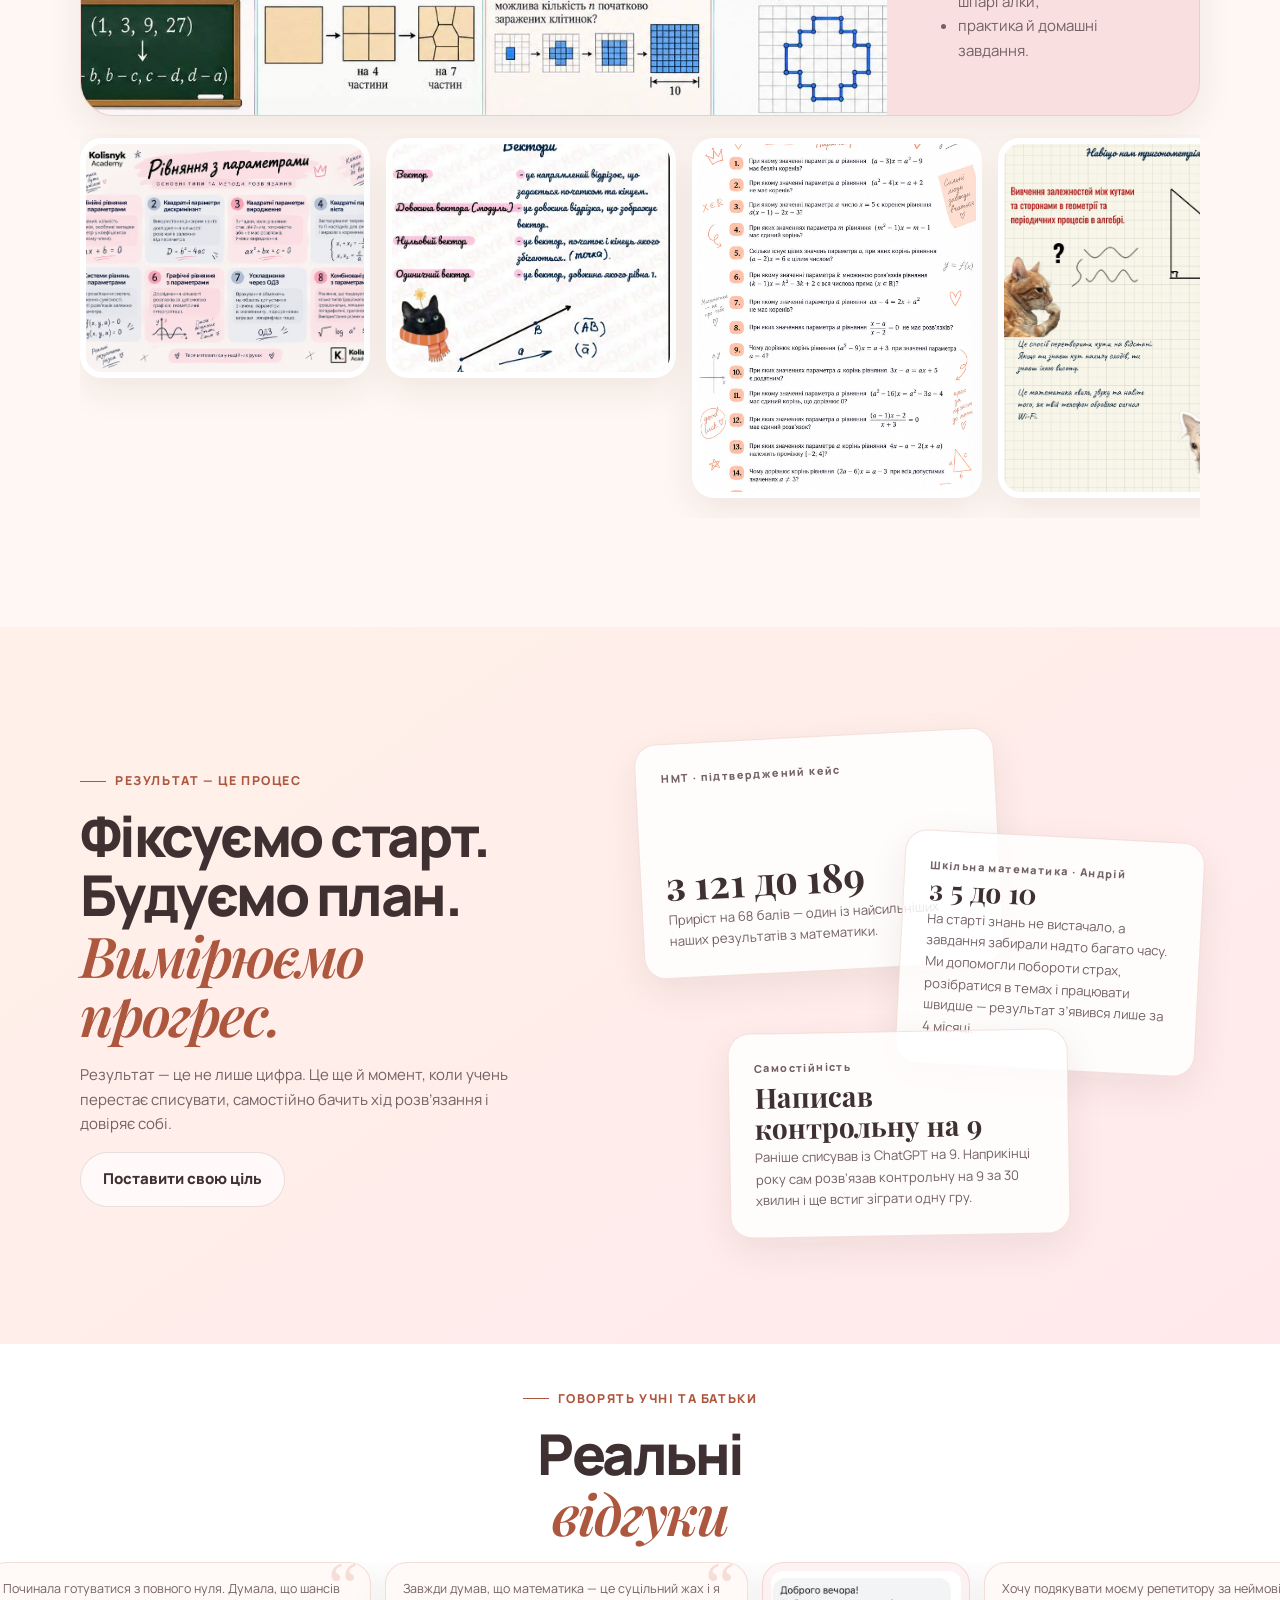
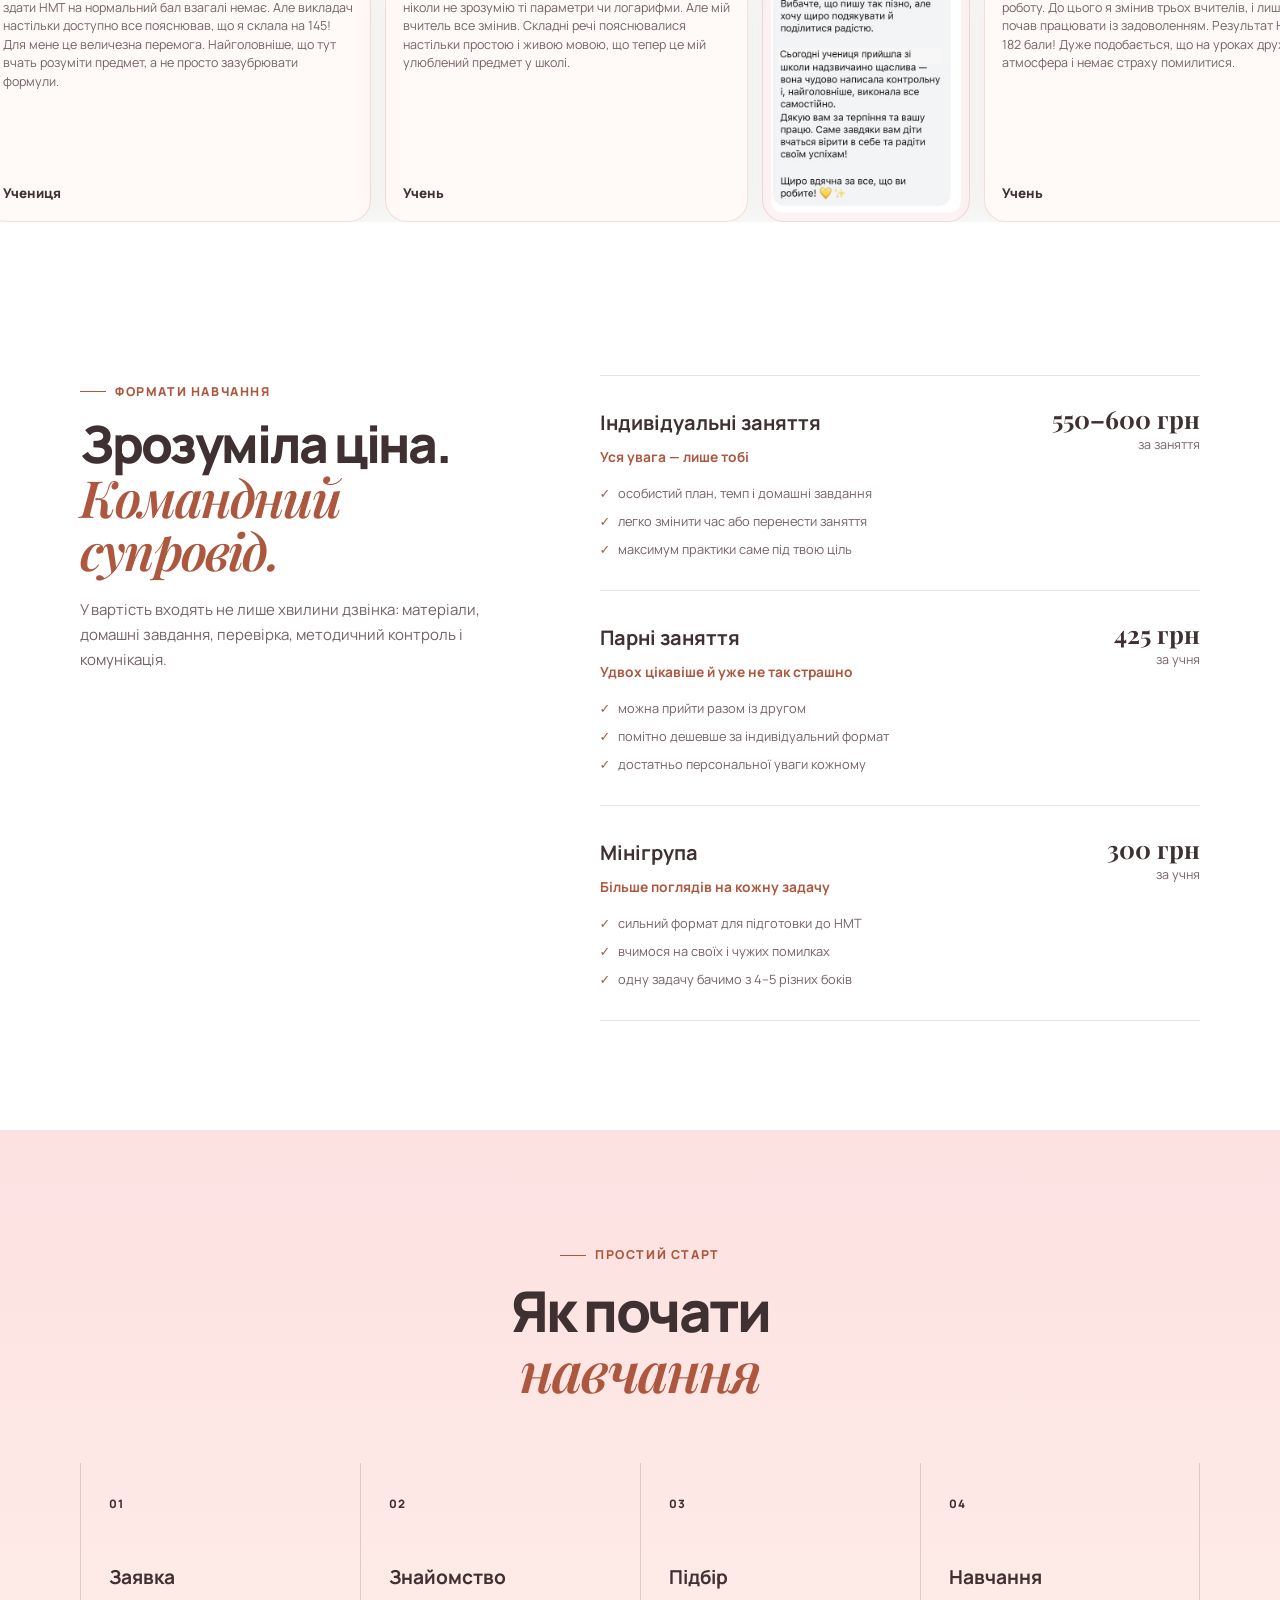
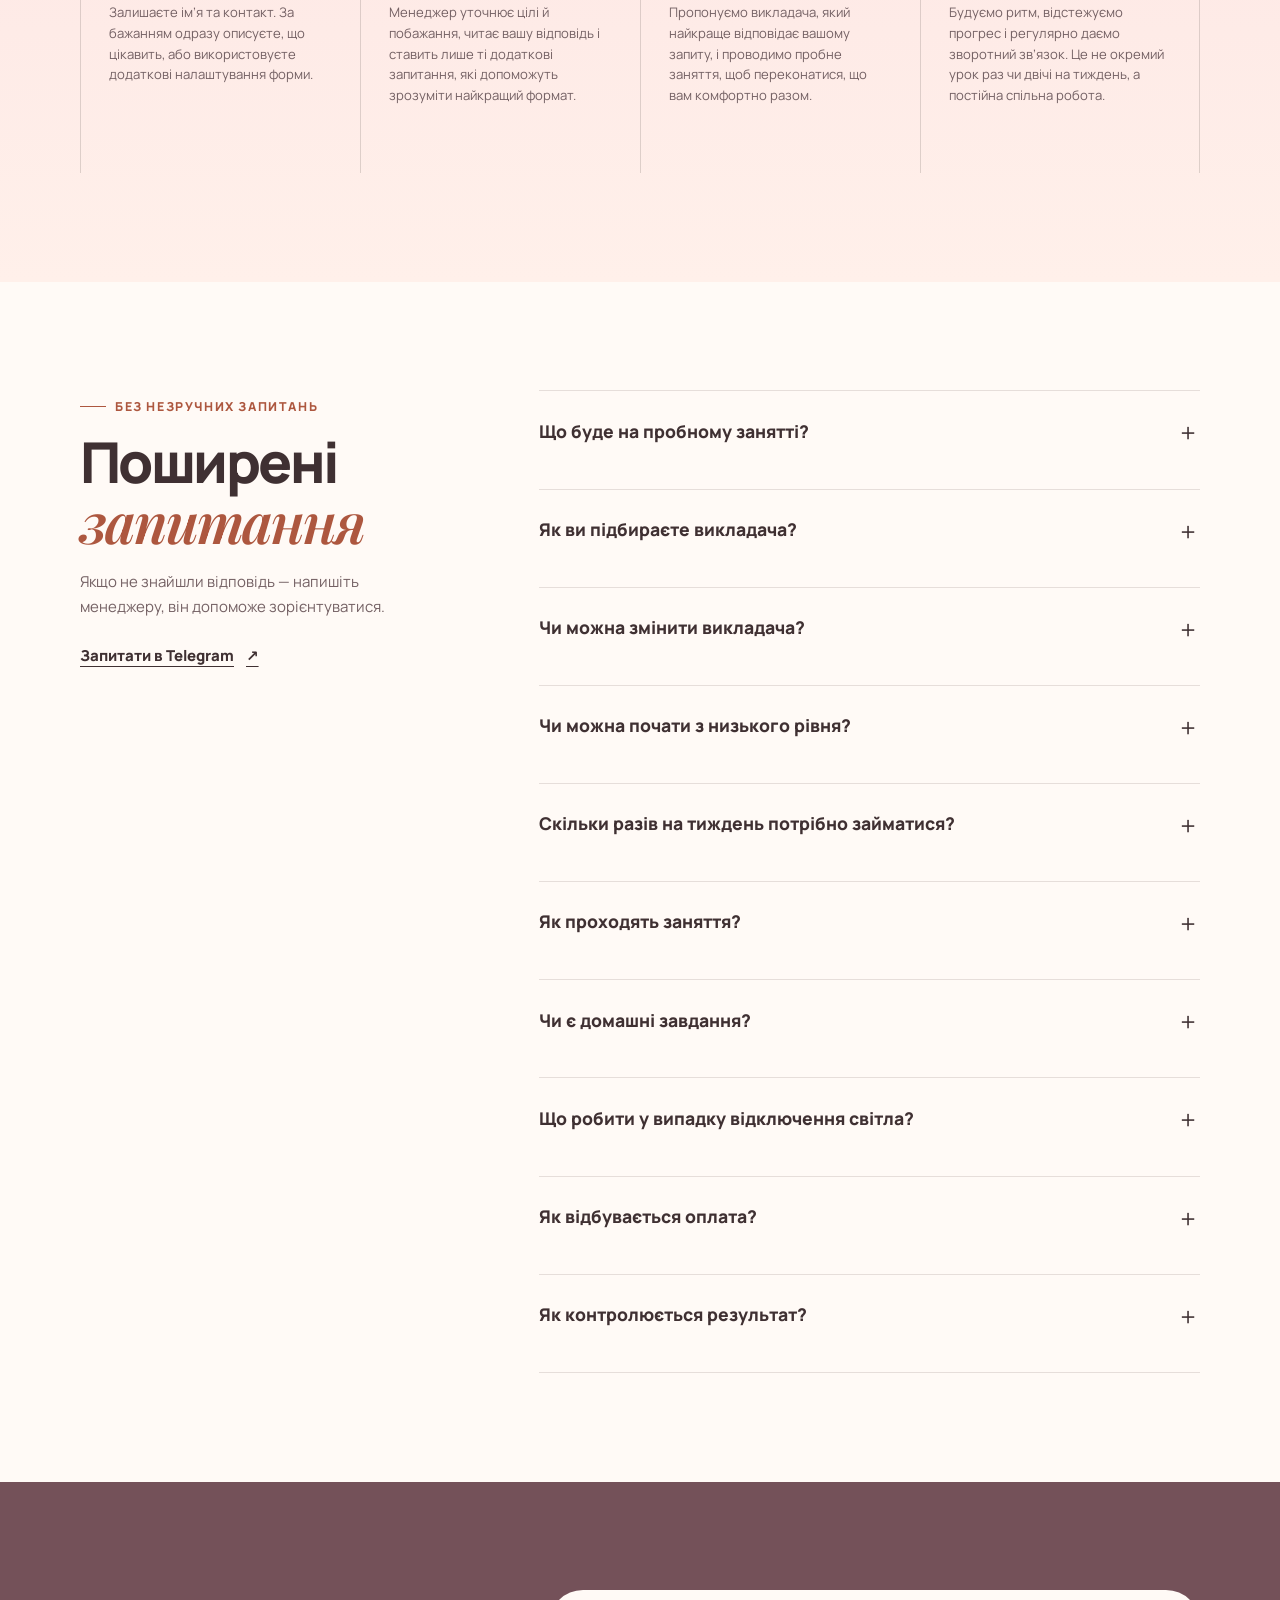
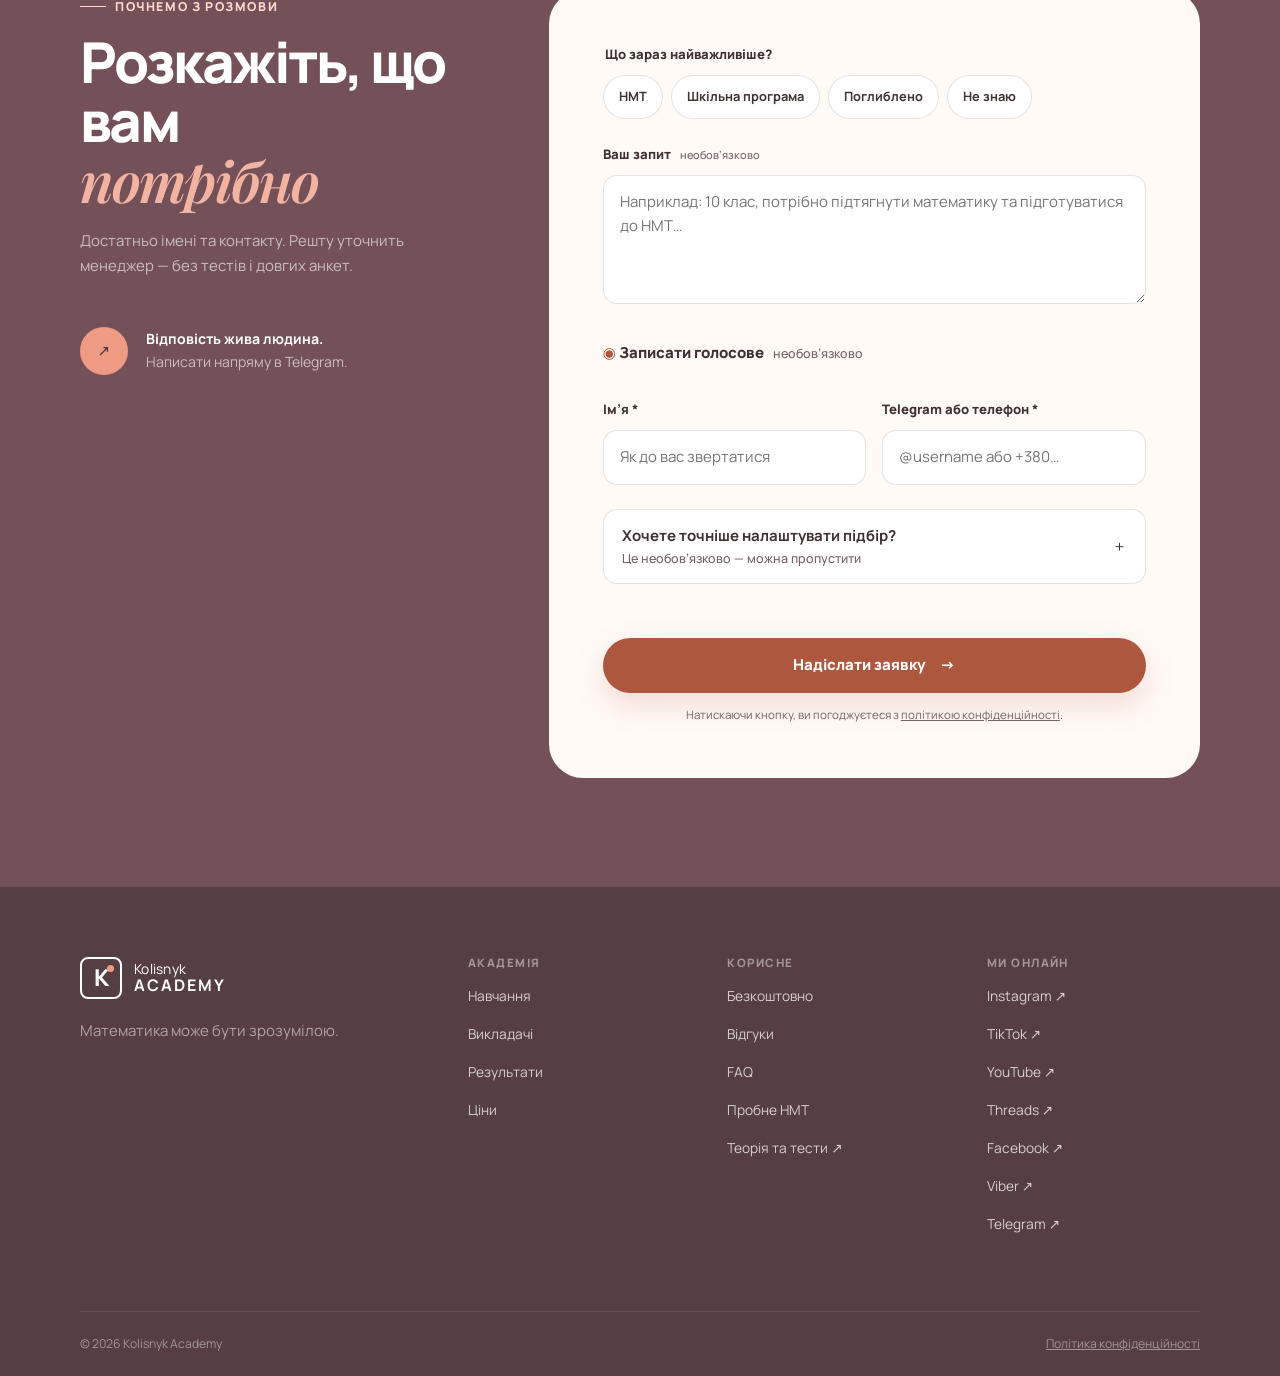
==== commit 1ec9faab: "Tighten review section spacing" ====
--- a/index.html
+++ b/index.html
@@ -17,7 +17,7 @@
   <link rel="preconnect" href="https://fonts.googleapis.com">
   <link rel="preconnect" href="https://fonts.gstatic.com" crossorigin>
   <link href="https://fonts.googleapis.com/css2?family=Manrope:wght@400;500;600;700;800&family=Playfair+Display:wght@600;700&display=swap" rel="stylesheet">
-  <link rel="stylesheet" href="css/style.css?v=20261027-2">
+  <link rel="stylesheet" href="css/style.css?v=20261027-3">
   <script type="application/ld+json">{"@context":"https://schema.org","@type":"EducationalOrganization","name":"Kolisnyk Academy","url":"https://olexanderkolsnyk.github.io/Kolisnyk-Academy/","logo":"https://olexanderkolsnyk.github.io/Kolisnyk-Academy/assets/images/brand/logo-square.png","sameAs":["https://www.instagram.com/kolisnyk_academy","https://www.tiktok.com/@kolisnyk_academy","https://www.youtube.com/@kolisnyk_academy","https://www.threads.com/@kolisnyk_academy","https://www.facebook.com/katerina.kolisnik.727264","https://t.me/kolisnyk_academy"],"areaServed":"UA","description":"Онлайн-академія математики з командним супроводом навчання."}</script>
   <!-- Meta Pixel Code -->
   <script>!function(f,b,e,v,n,t,s){if(f.fbq)return;n=f.fbq=function(){n.callMethod?n.callMethod.apply(n,arguments):n.queue.push(arguments)};if(!f._fbq)f._fbq=n;n.push=n;n.loaded=!0;n.version='2.0';n.queue=[];t=b.createElement(e);t.async=!0;t.src=v;s=b.getElementsByTagName(e)[0];s.parentNode.insertBefore(t,s)}(window,document,'script','https://connect.facebook.net/en_US/fbevents.js');fbq('init','1091402866768090');fbq('track','PageView');</script>
--- a/css/style.css
+++ b/css/style.css
@@ -185,8 +185,9 @@
 .result-score strong { font-size: 2.45rem; }
 
 .reviews { overflow: hidden; background: #fff; }
-.reviews.section { padding-block: 56px 64px; }
-.reviews-marquee { margin-top: 28px; }
+.reviews.section { padding-block: 38px 44px; }
+.reviews .section-heading { margin-bottom: 0; }
+.reviews-marquee { margin-top: 20px; }
 .review-lane { width: 100%; overflow: hidden; cursor: grab; touch-action: pan-y; scrollbar-width: none; }
 .review-lane::-webkit-scrollbar { display: none; }
 .review-lane.is-dragging { cursor: grabbing; }
@@ -397,7 +398,7 @@
   .result-placeholder:nth-child(1) { left: 0; width: min(320px, 94%); }
   .result-placeholder:nth-child(2) { top: 170px; right: 0; }
   .result-placeholder:nth-child(3) { width: min(320px, 94%); left: 3%; }
-  .reviews.section { padding-block: 52px 58px; }
+  .reviews.section { padding-block: 40px 46px; }
   .reviews-marquee { padding-inline: 0; }
   .review-lane { overflow-x: auto; padding-inline: 14px; }
   .marquee-row, .review-card { height: 290px; }
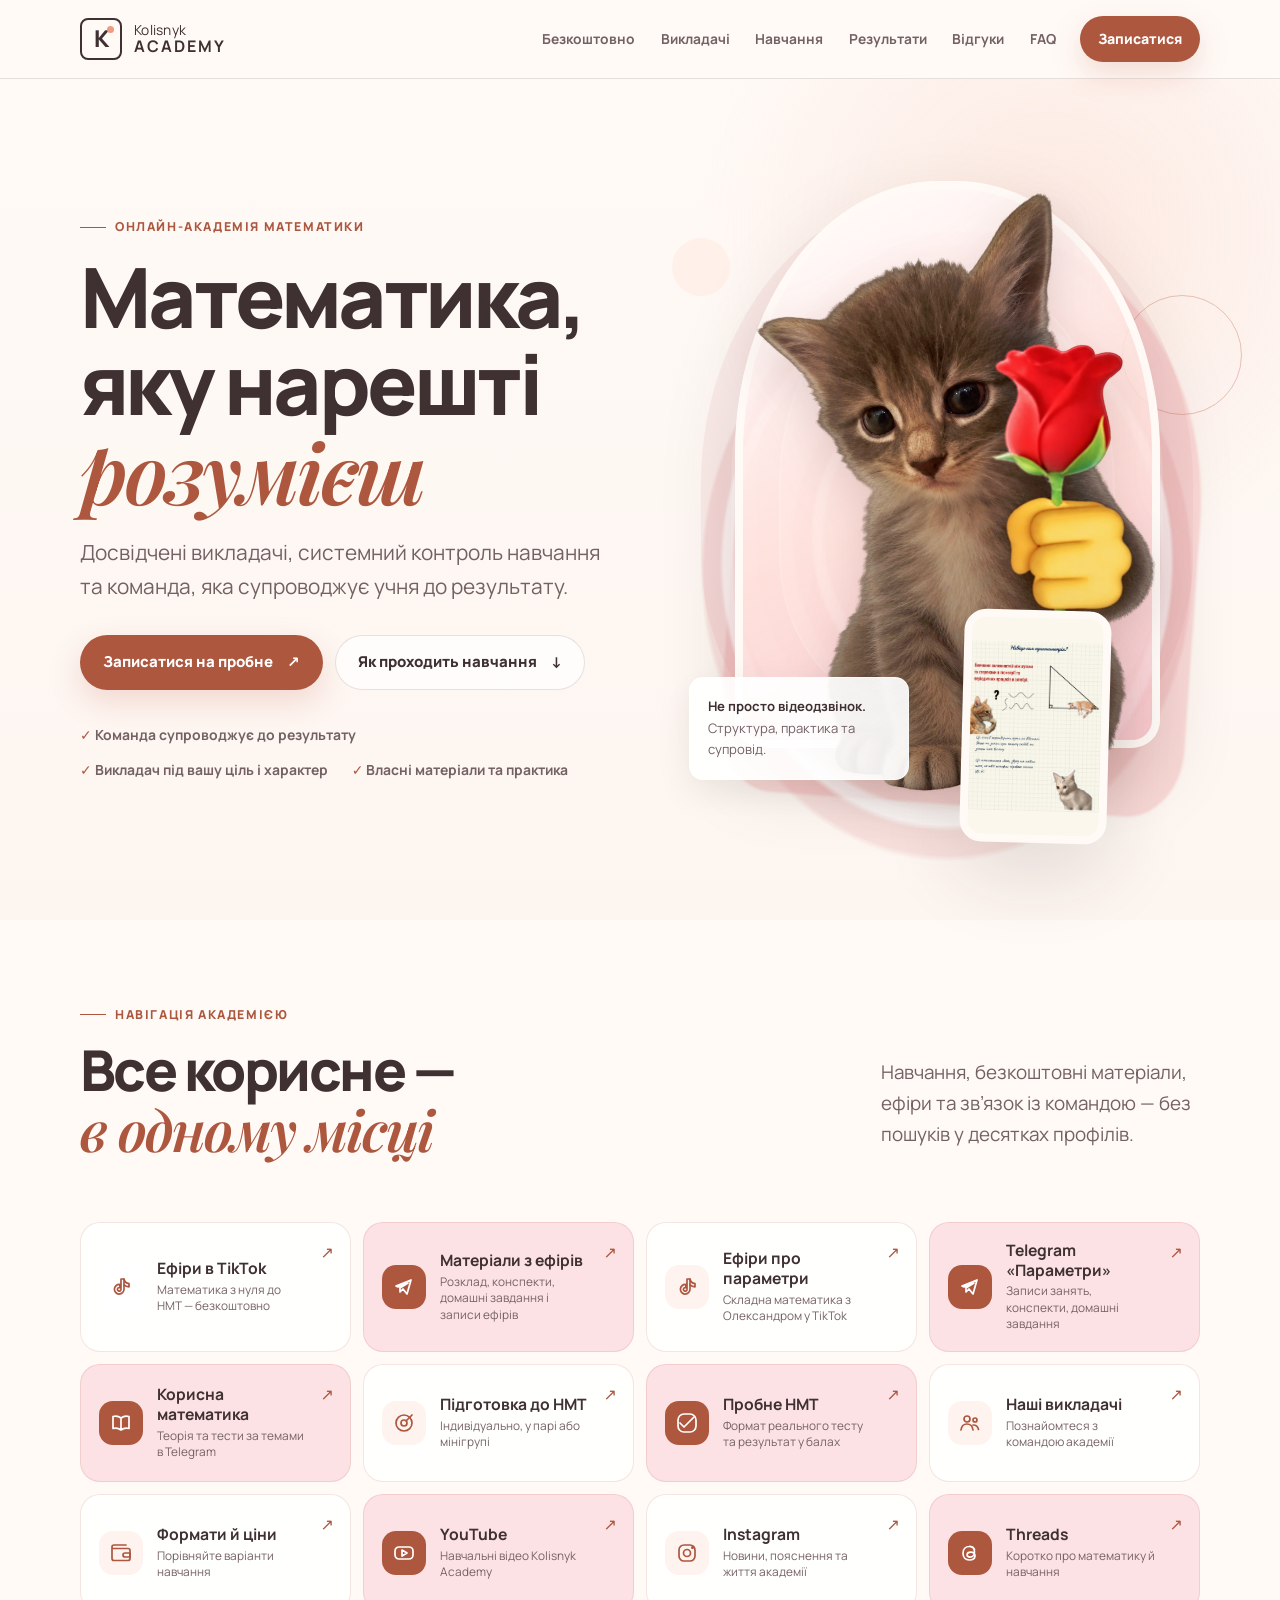
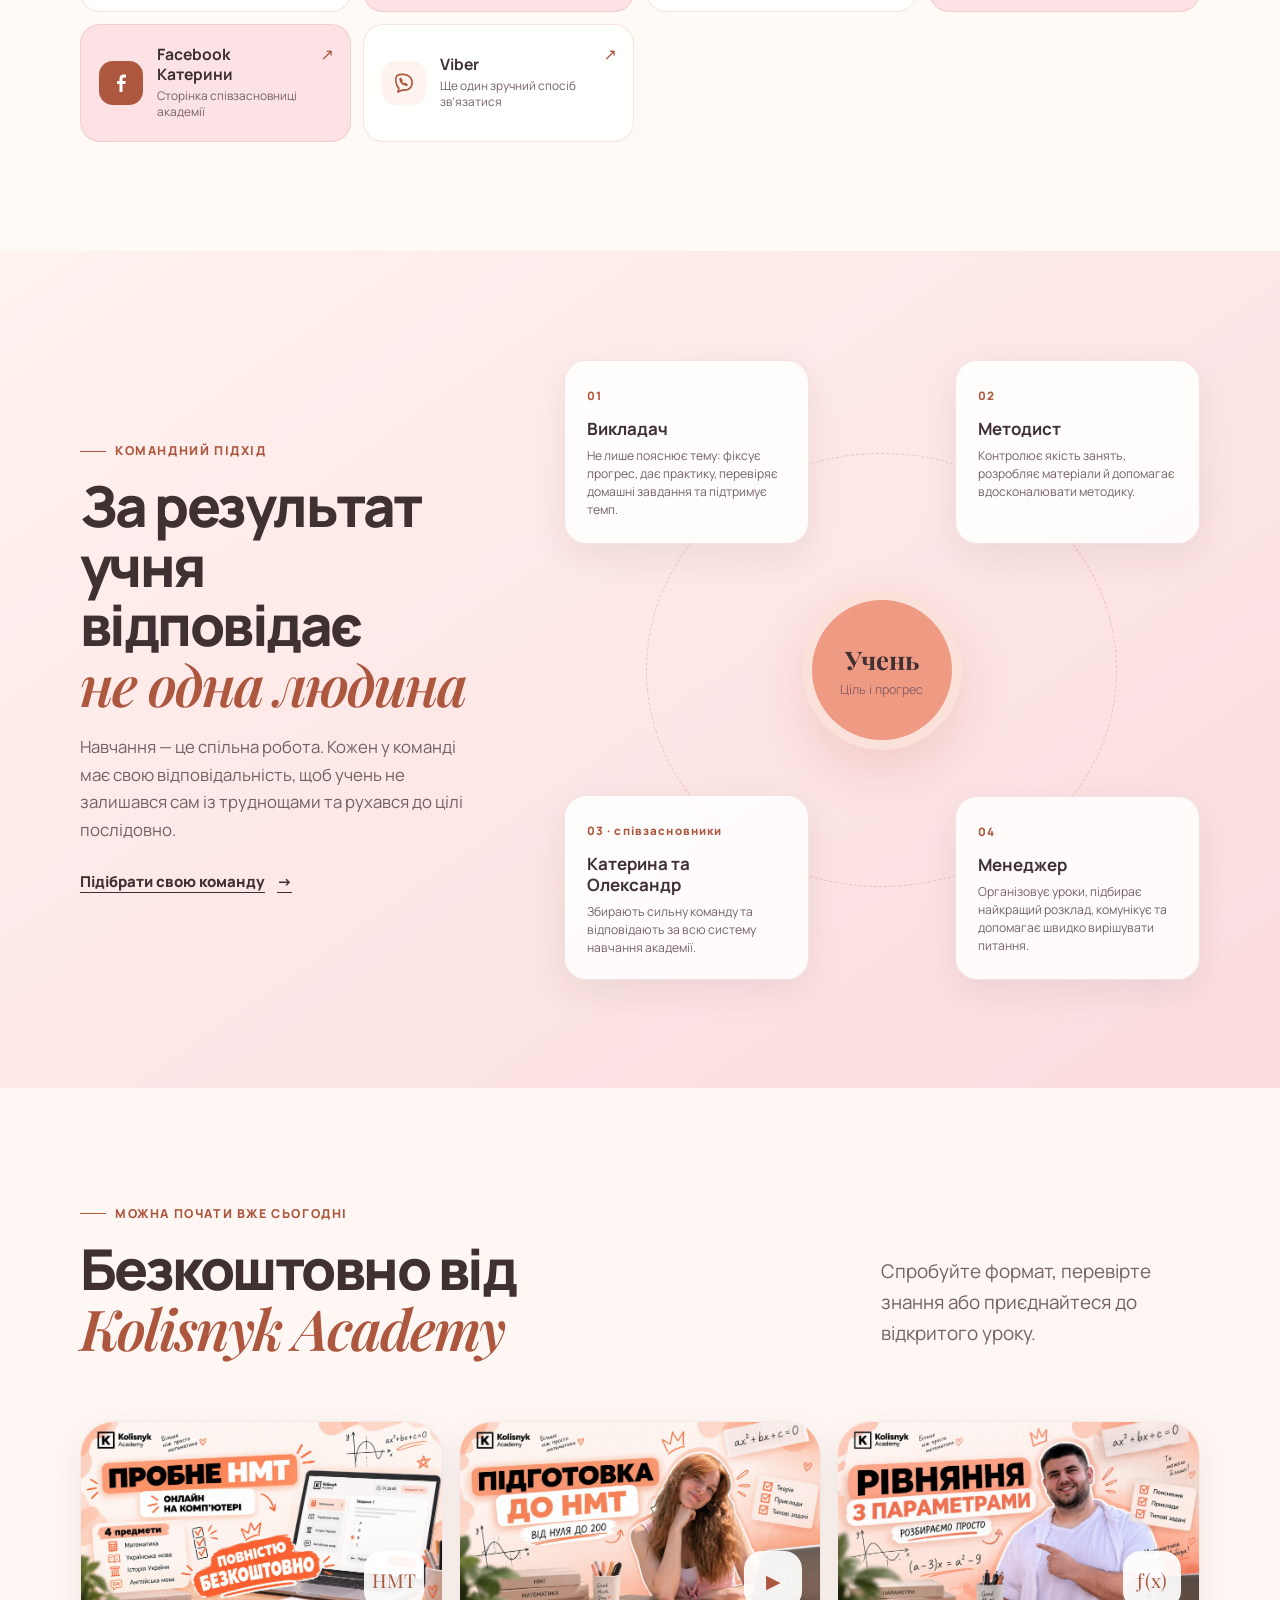
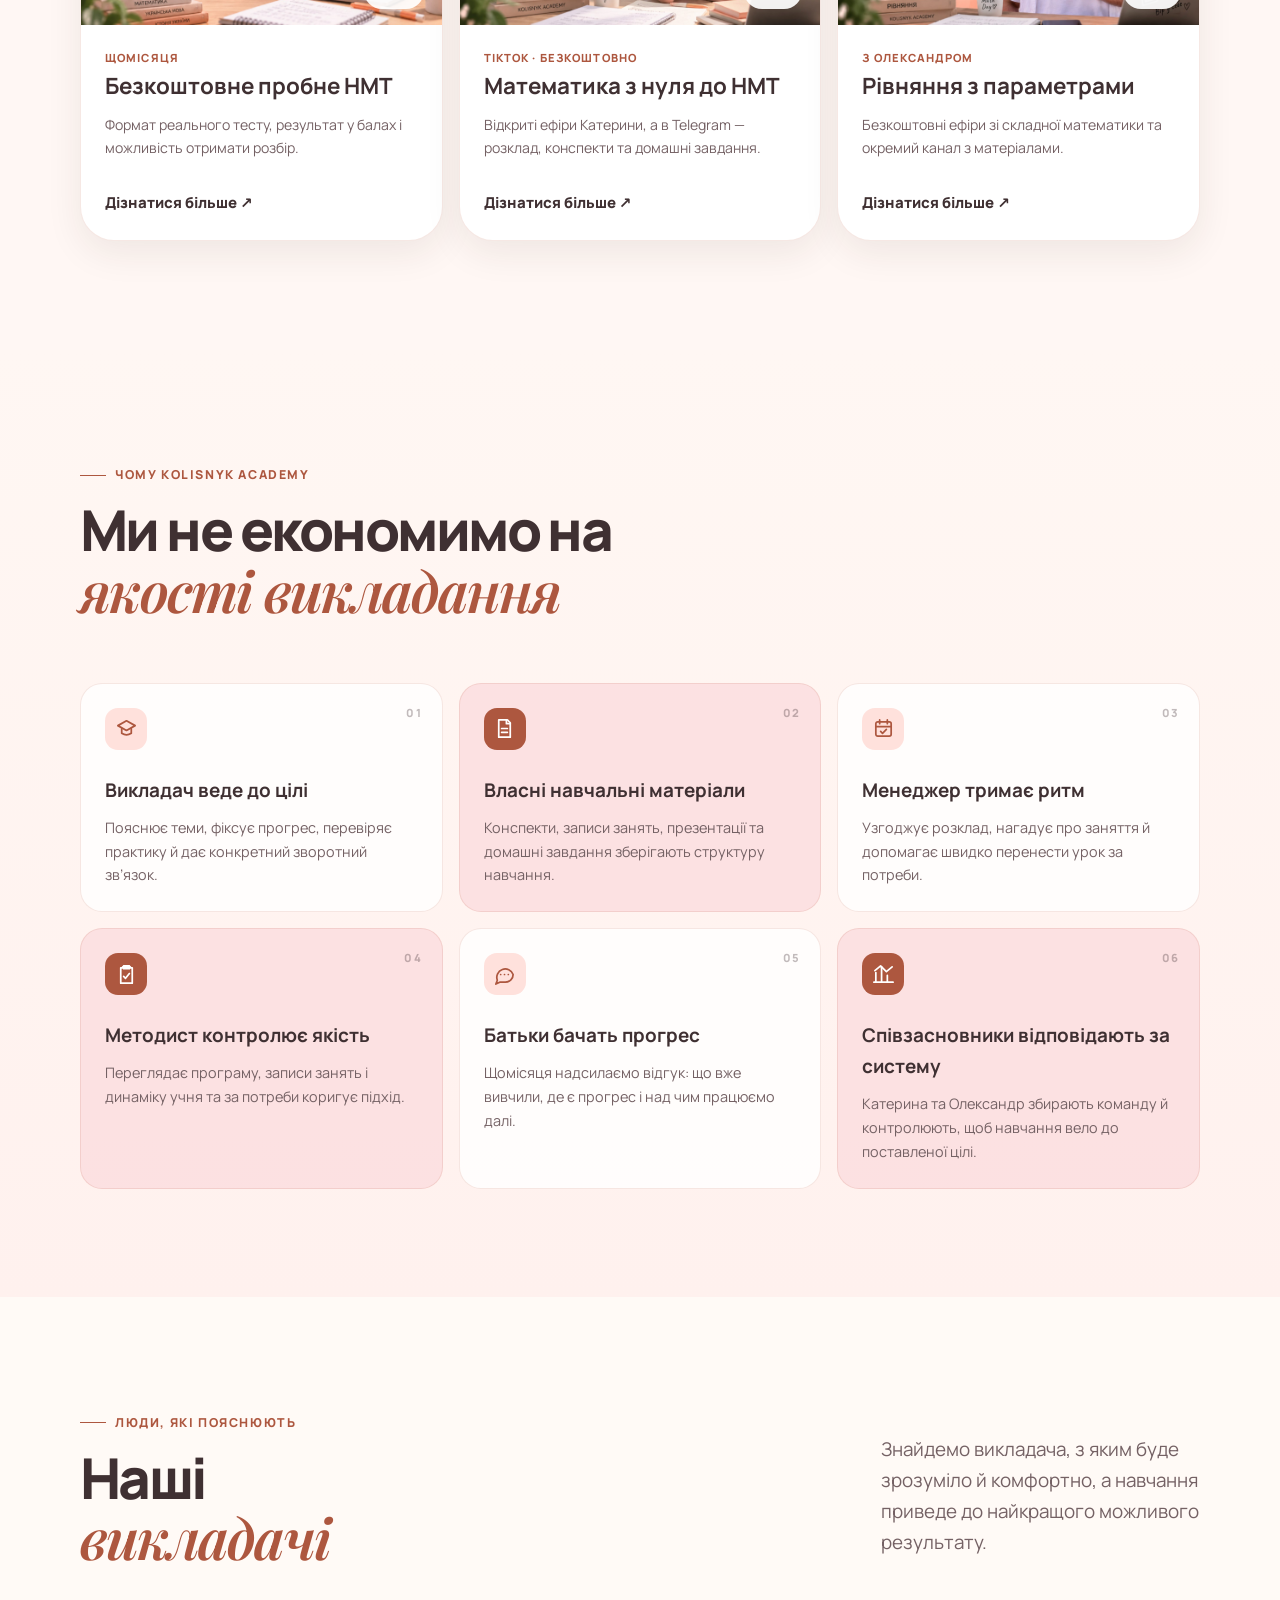
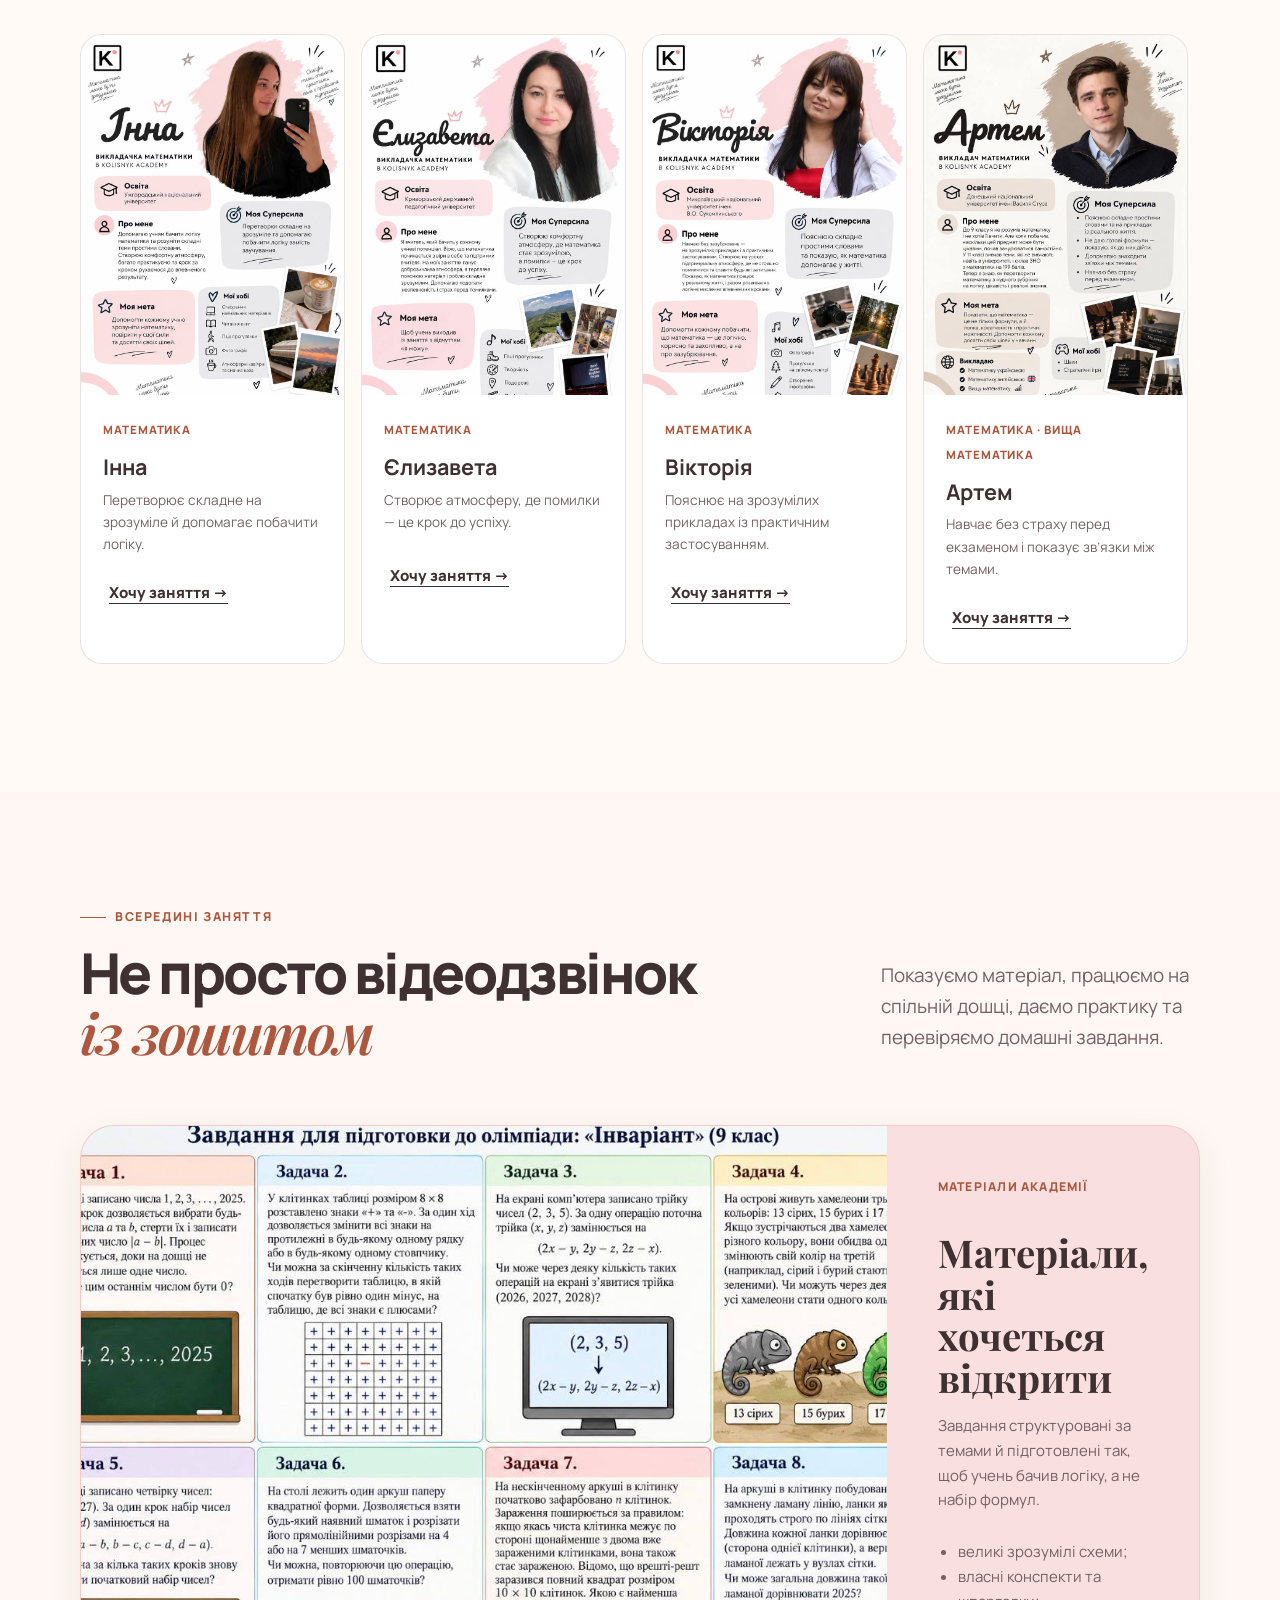
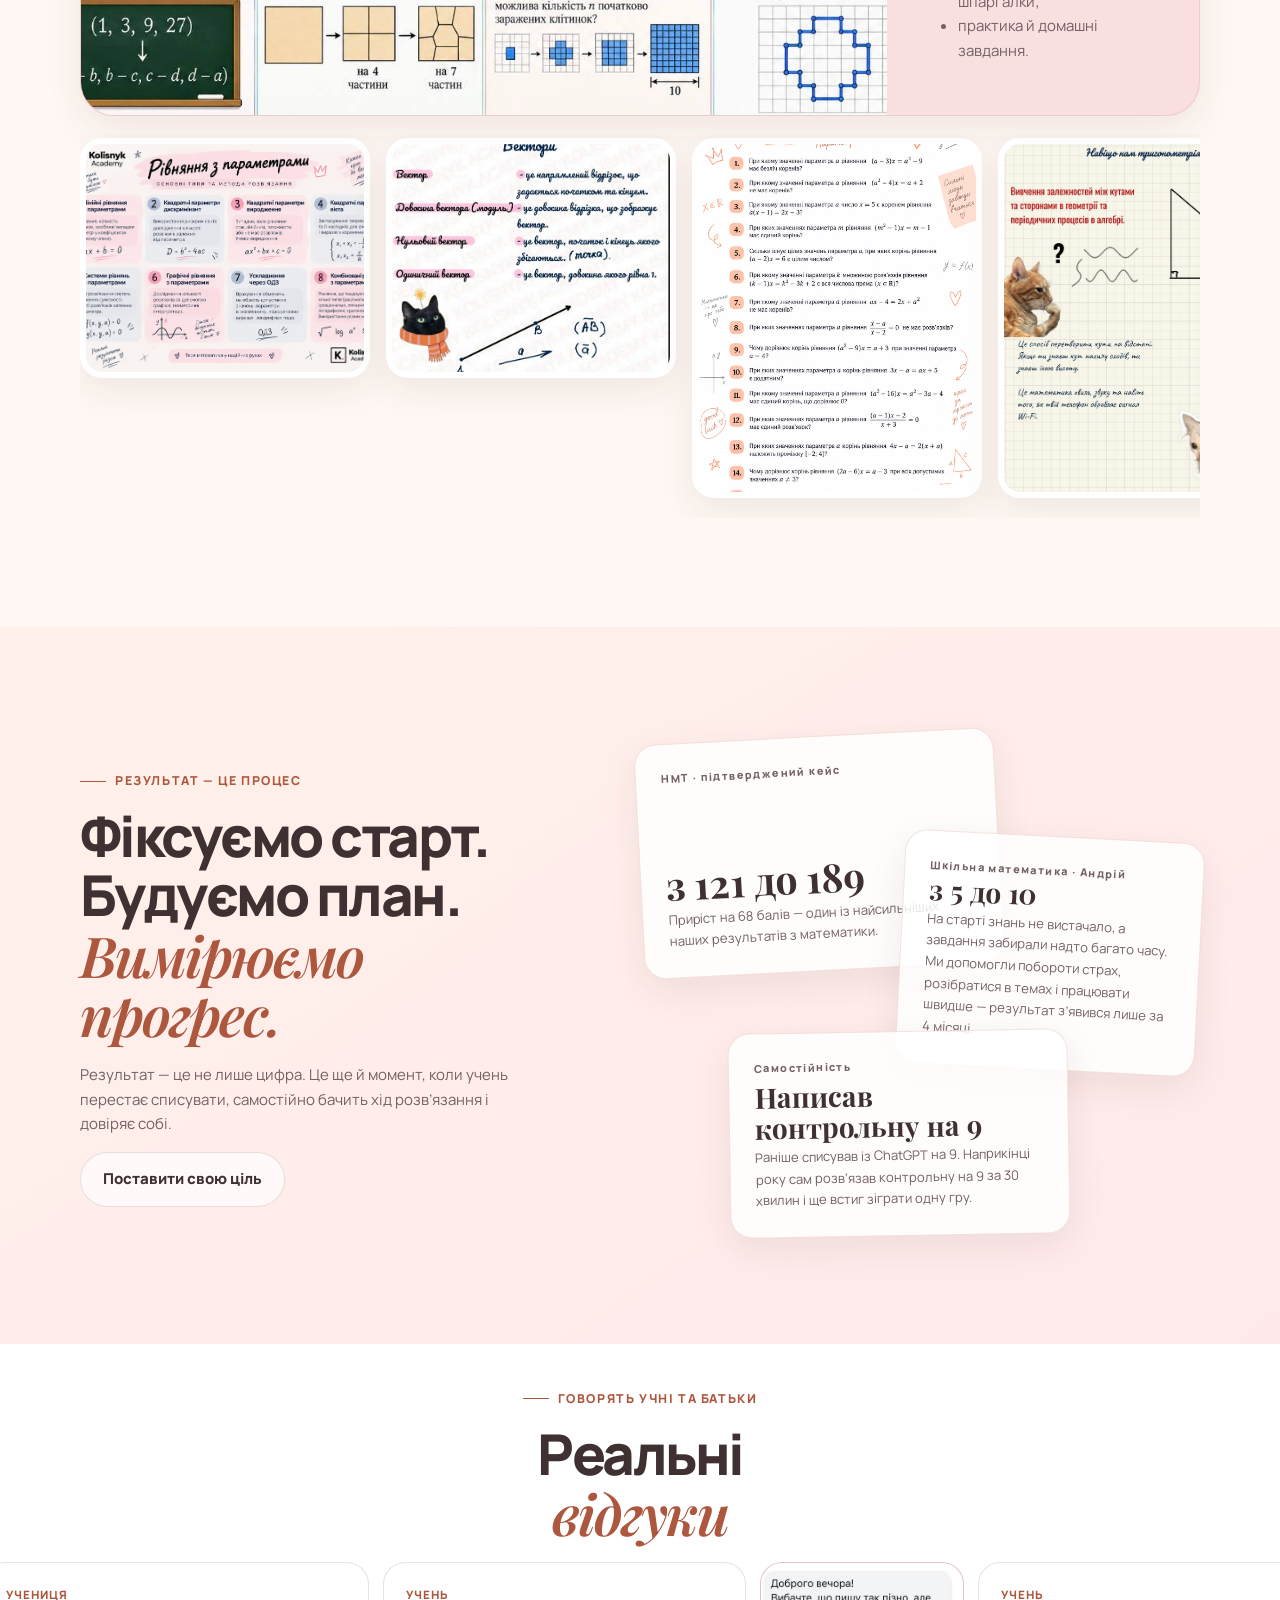
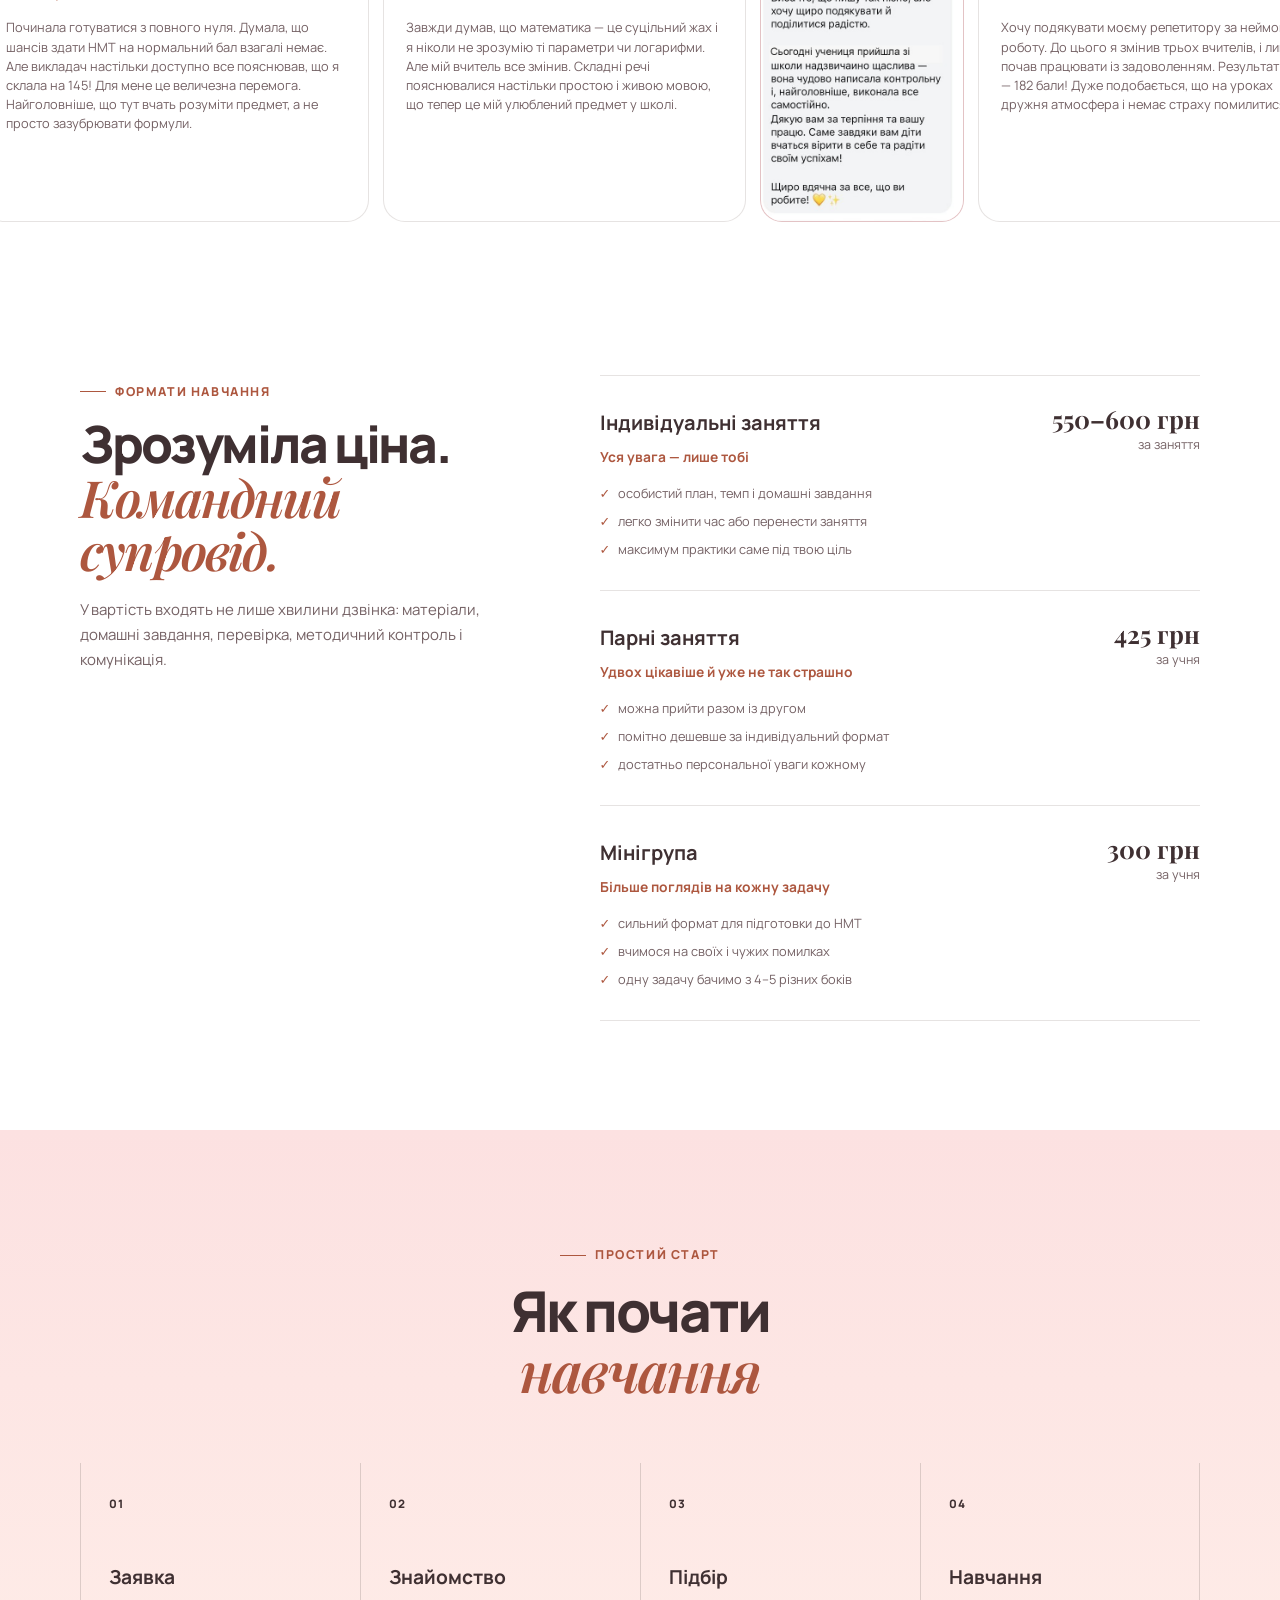
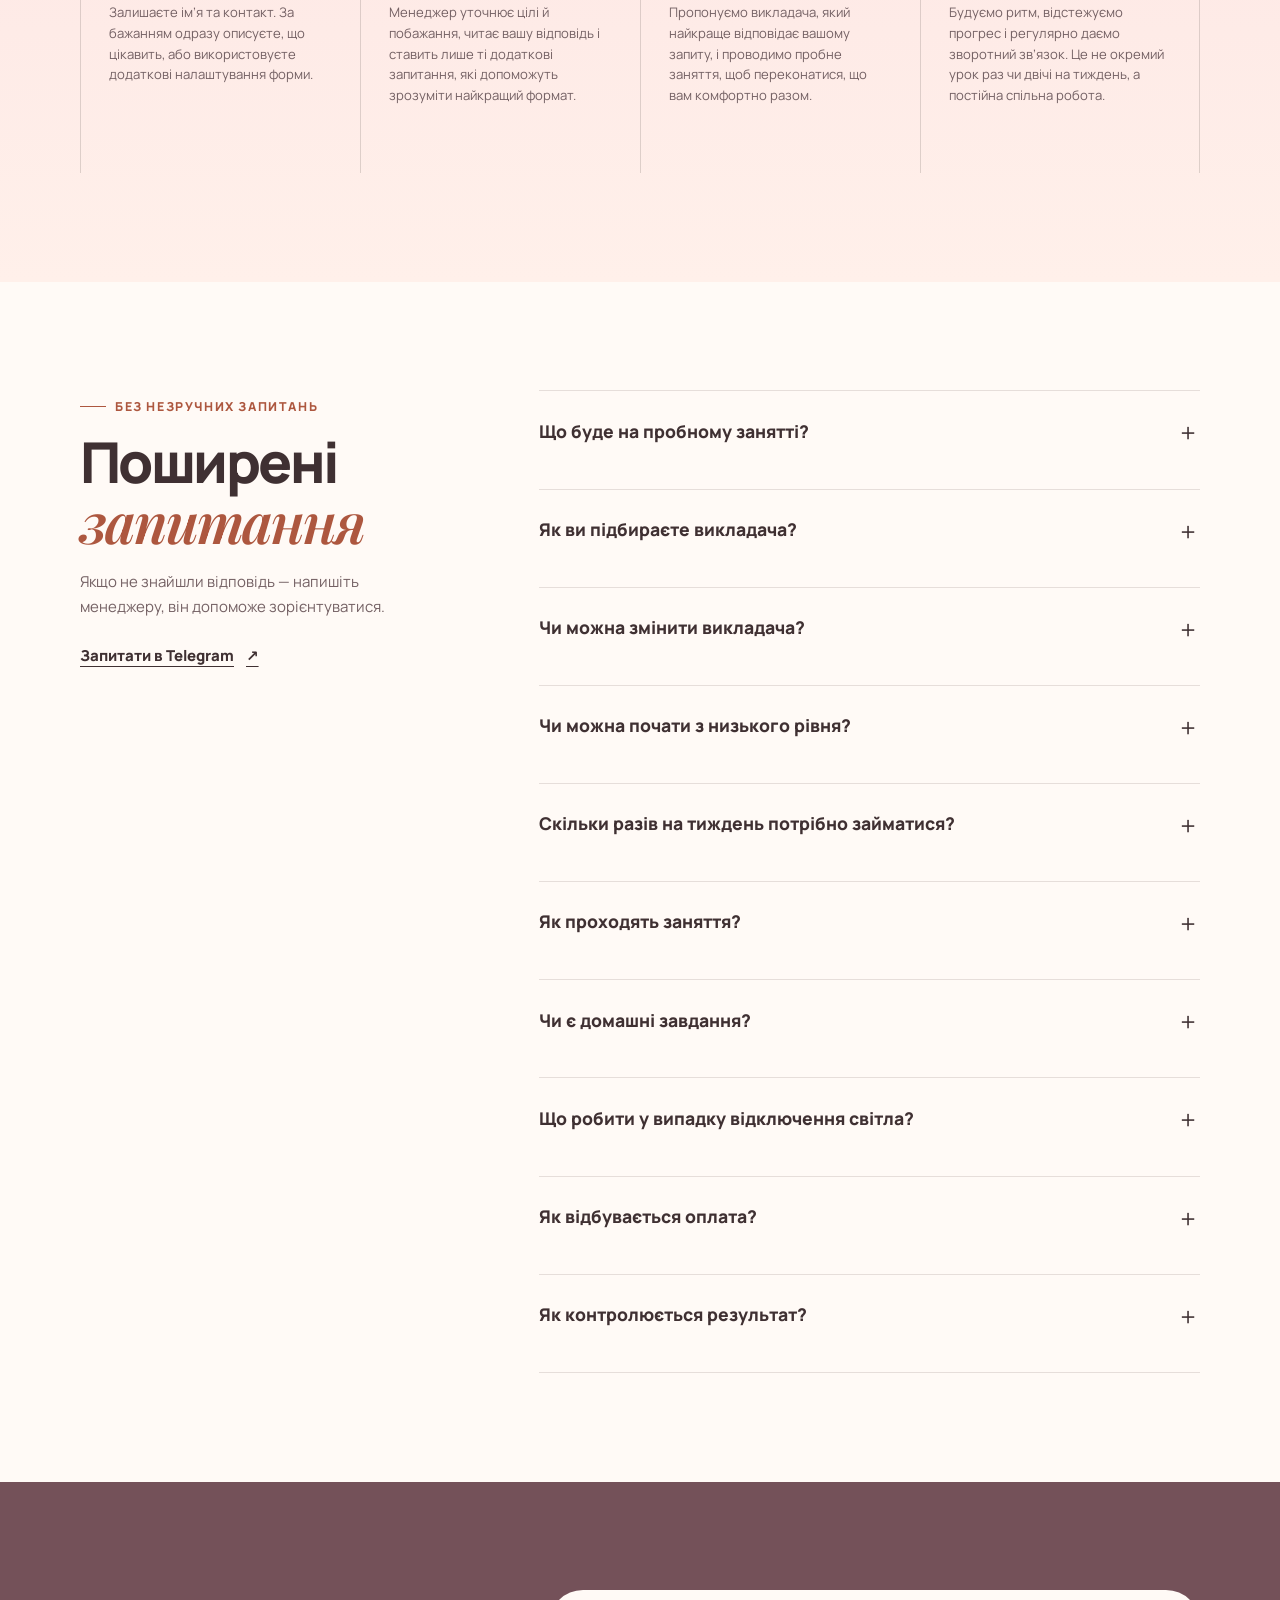
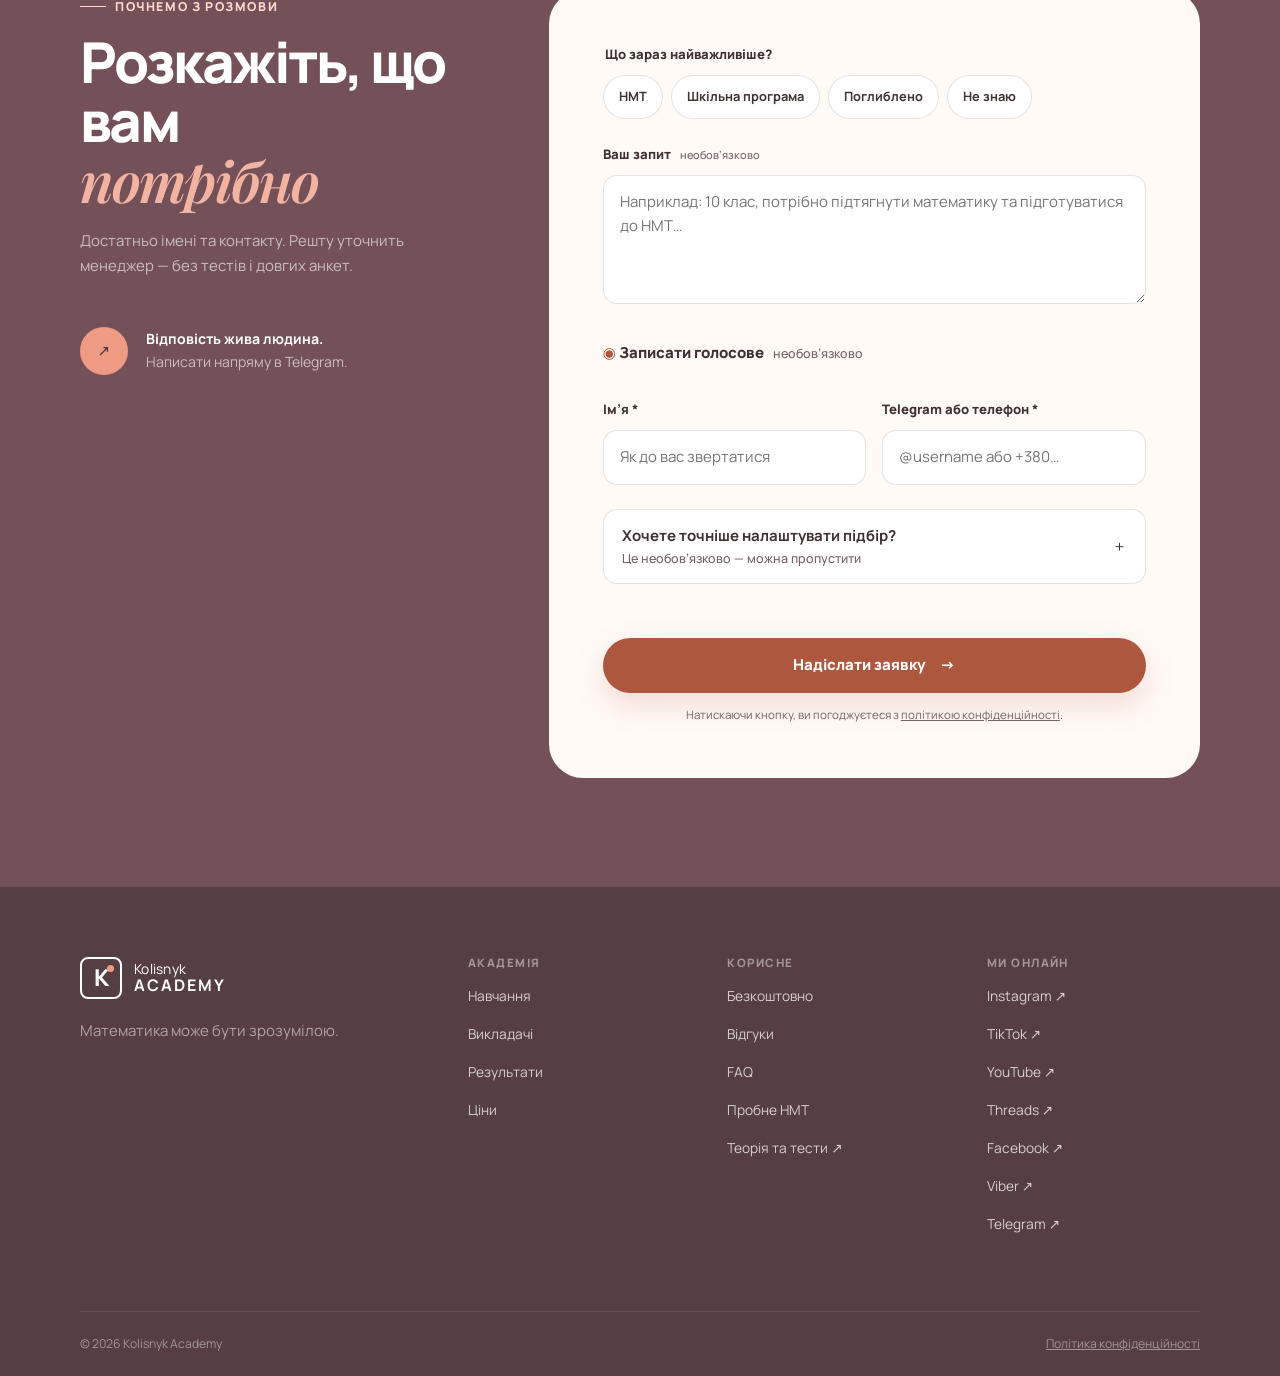
==== commit 7dd2d9e5: "Match review cards to teacher styling" ====
--- a/index.html
+++ b/index.html
@@ -17,7 +17,7 @@
   <link rel="preconnect" href="https://fonts.googleapis.com">
   <link rel="preconnect" href="https://fonts.gstatic.com" crossorigin>
   <link href="https://fonts.googleapis.com/css2?family=Manrope:wght@400;500;600;700;800&family=Playfair+Display:wght@600;700&display=swap" rel="stylesheet">
-  <link rel="stylesheet" href="css/style.css?v=20261027-3">
+  <link rel="stylesheet" href="css/style.css?v=20261027-4">
   <script type="application/ld+json">{"@context":"https://schema.org","@type":"EducationalOrganization","name":"Kolisnyk Academy","url":"https://olexanderkolsnyk.github.io/Kolisnyk-Academy/","logo":"https://olexanderkolsnyk.github.io/Kolisnyk-Academy/assets/images/brand/logo-square.png","sameAs":["https://www.instagram.com/kolisnyk_academy","https://www.tiktok.com/@kolisnyk_academy","https://www.youtube.com/@kolisnyk_academy","https://www.threads.com/@kolisnyk_academy","https://www.facebook.com/katerina.kolisnik.727264","https://t.me/kolisnyk_academy"],"areaServed":"UA","description":"Онлайн-академія математики з командним супроводом навчання."}</script>
   <!-- Meta Pixel Code -->
   <script>!function(f,b,e,v,n,t,s){if(f.fbq)return;n=f.fbq=function(){n.callMethod?n.callMethod.apply(n,arguments):n.queue.push(arguments)};if(!f._fbq)f._fbq=n;n.push=n;n.loaded=!0;n.version='2.0';n.queue=[];t=b.createElement(e);t.async=!0;t.src=v;s=b.getElementsByTagName(e)[0];s.parentNode.insertBefore(t,s)}(window,document,'script','https://connect.facebook.net/en_US/fbevents.js');fbq('init','1091402866768090');fbq('track','PageView');</script>
--- a/css/style.css
+++ b/css/style.css
@@ -193,14 +193,13 @@
 .review-lane.is-dragging { cursor: grabbing; }
 .review-lane.is-dragging .review-card { user-select: none; }
 .marquee-row { display: flex; width: max-content; height: 260px; gap: 14px; align-items: stretch; }
-.review-card { box-sizing: border-box; flex: none; height: 260px; margin: 0; padding: 8px; overflow: hidden; border: 1px solid rgba(201,111,90,.2); border-radius: var(--radius-md); background: var(--paper-2); box-shadow: var(--shadow-sm); }
-.review-card.review-image { display: flex; width: max-content; background: rgba(251,218,221,.32); }
-.review-card.review-image img { width: auto; max-width: none; height: 100%; object-fit: contain; border-radius: 12px; pointer-events: none; user-select: none; }
-.review-card.review-text { position: relative; display: flex; flex-direction: column; justify-content: space-between; padding: 17px; }
-.review-card.review-text::before { content: "“"; position: absolute; top: -10px; right: 12px; color: rgba(216,126,105,.23); font-family: Georgia, serif; font-size: 4.2rem; line-height: 1; }
-.review-card.review-text { width: var(--review-width, 340px); background: #fffaf7; }
-.review-card.review-text p { position: relative; margin: 0 0 12px; color: var(--ink-soft); font-size: .78rem; line-height: 1.48; }
-.review-card.review-text cite { color: var(--ink); font-size: .84rem; font-style: normal; font-weight: 850; }
+.review-card { box-sizing: border-box; flex: none; height: 260px; margin: 0; overflow: hidden; border: 1px solid var(--line); border-radius: var(--radius-md); background: #fff; }
+.review-card.review-image { display: flex; width: max-content; padding: 0; background: var(--pink); }
+.review-card.review-image img { width: auto; max-width: none; height: 100%; object-fit: contain; pointer-events: none; user-select: none; transition: transform .4s ease; }
+.review-card.review-image:hover img { transform: scale(1.025); }
+.review-card.review-text { width: var(--review-width, 340px); display: flex; flex-direction: column; padding: 22px; }
+.review-card.review-text p { margin: 0; color: var(--ink-soft); font-size: .8rem; line-height: 1.5; }
+.review-card.review-text cite { order: -1; margin-bottom: 14px; color: var(--peach-dark); font-size: .72rem; font-style: normal; font-weight: 800; letter-spacing: .08em; text-transform: uppercase; }
 
 .free { background: #fff7f4; }
 .free-grid { display: grid; grid-template-columns: repeat(3, 1fr); gap: 16px; }
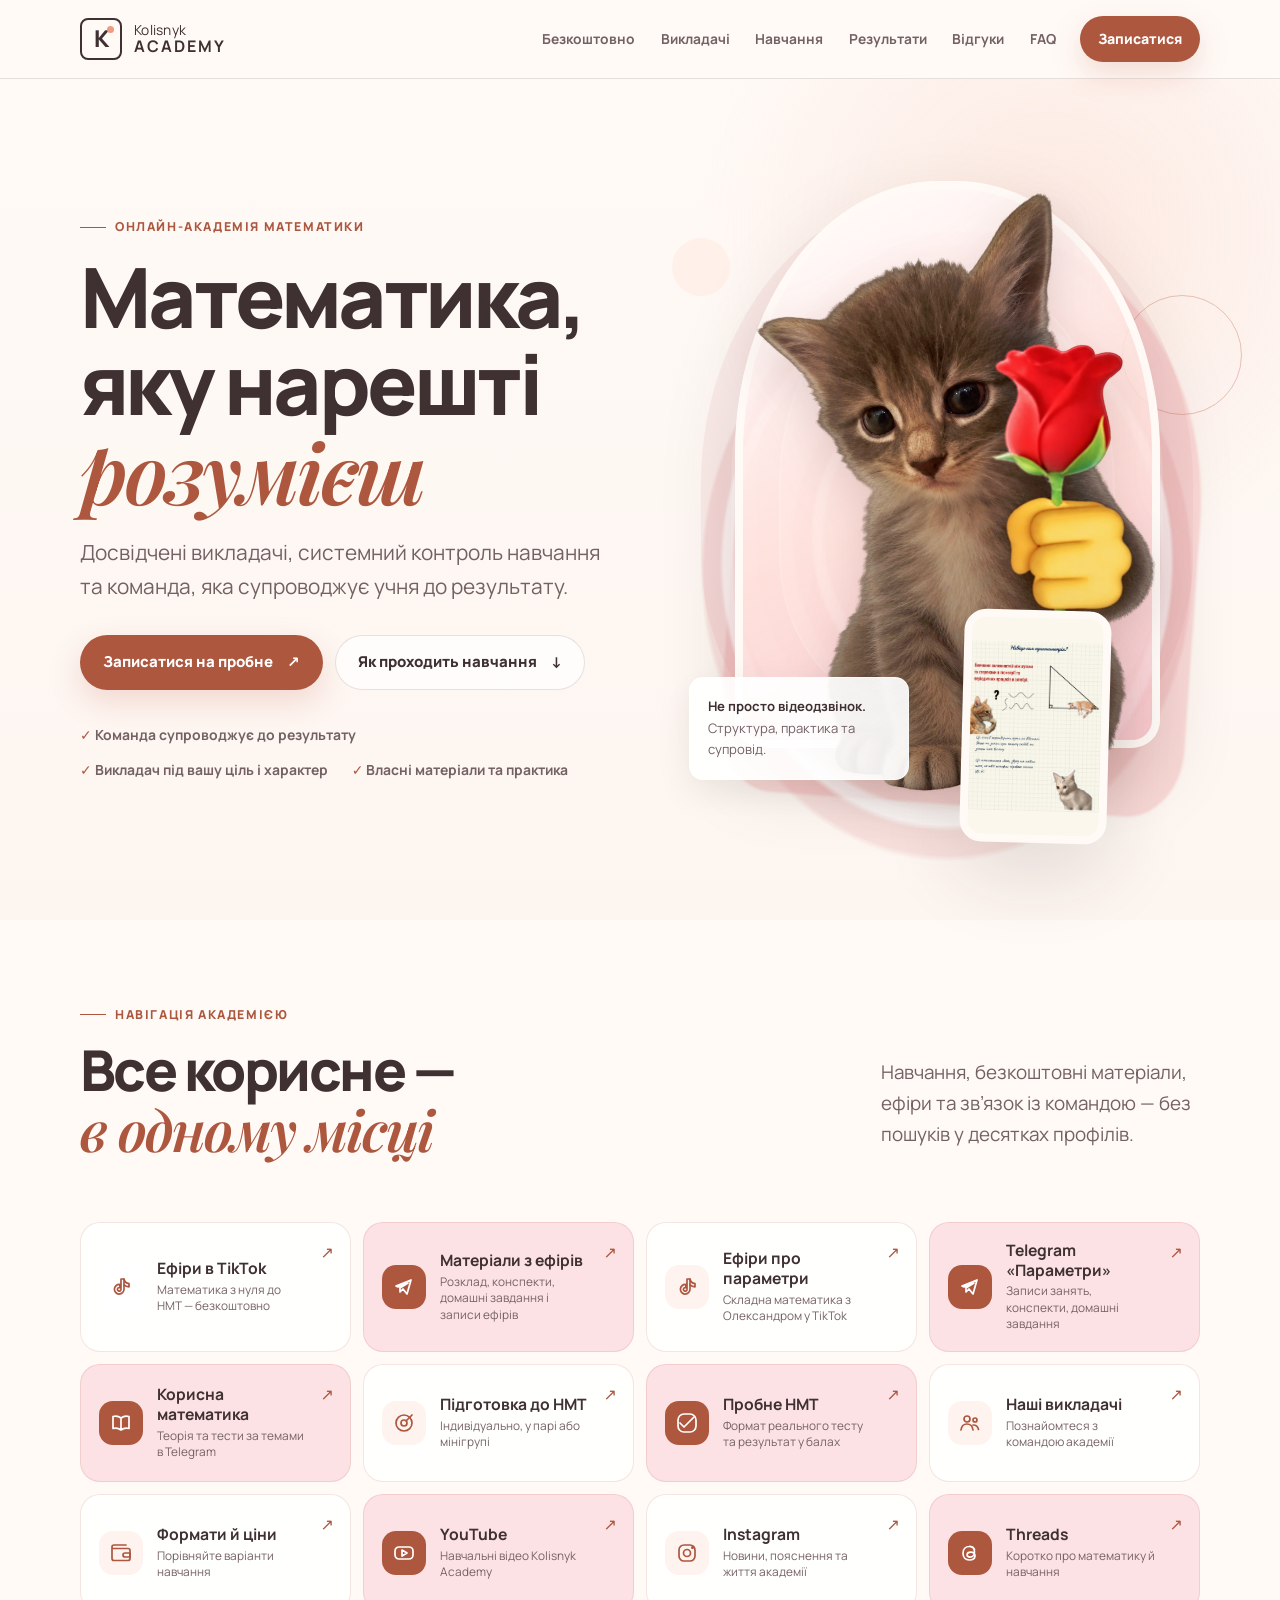
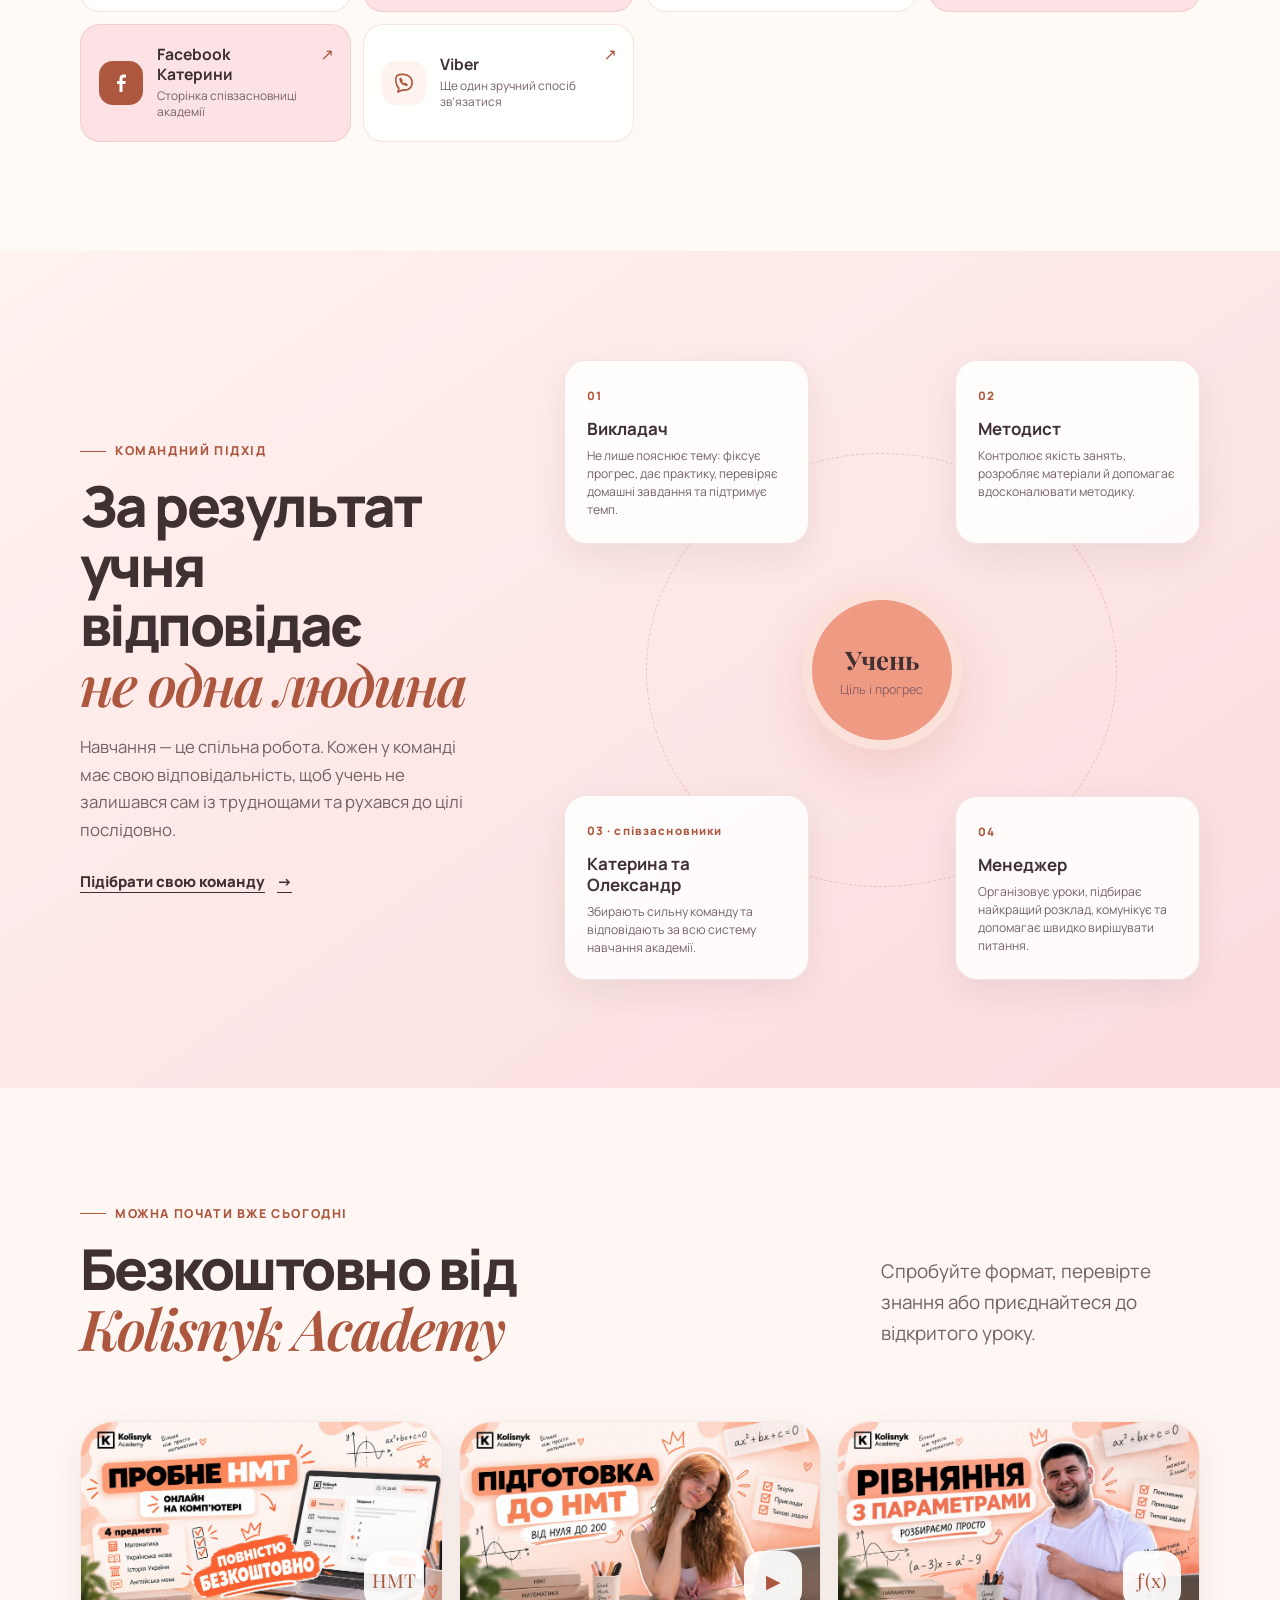
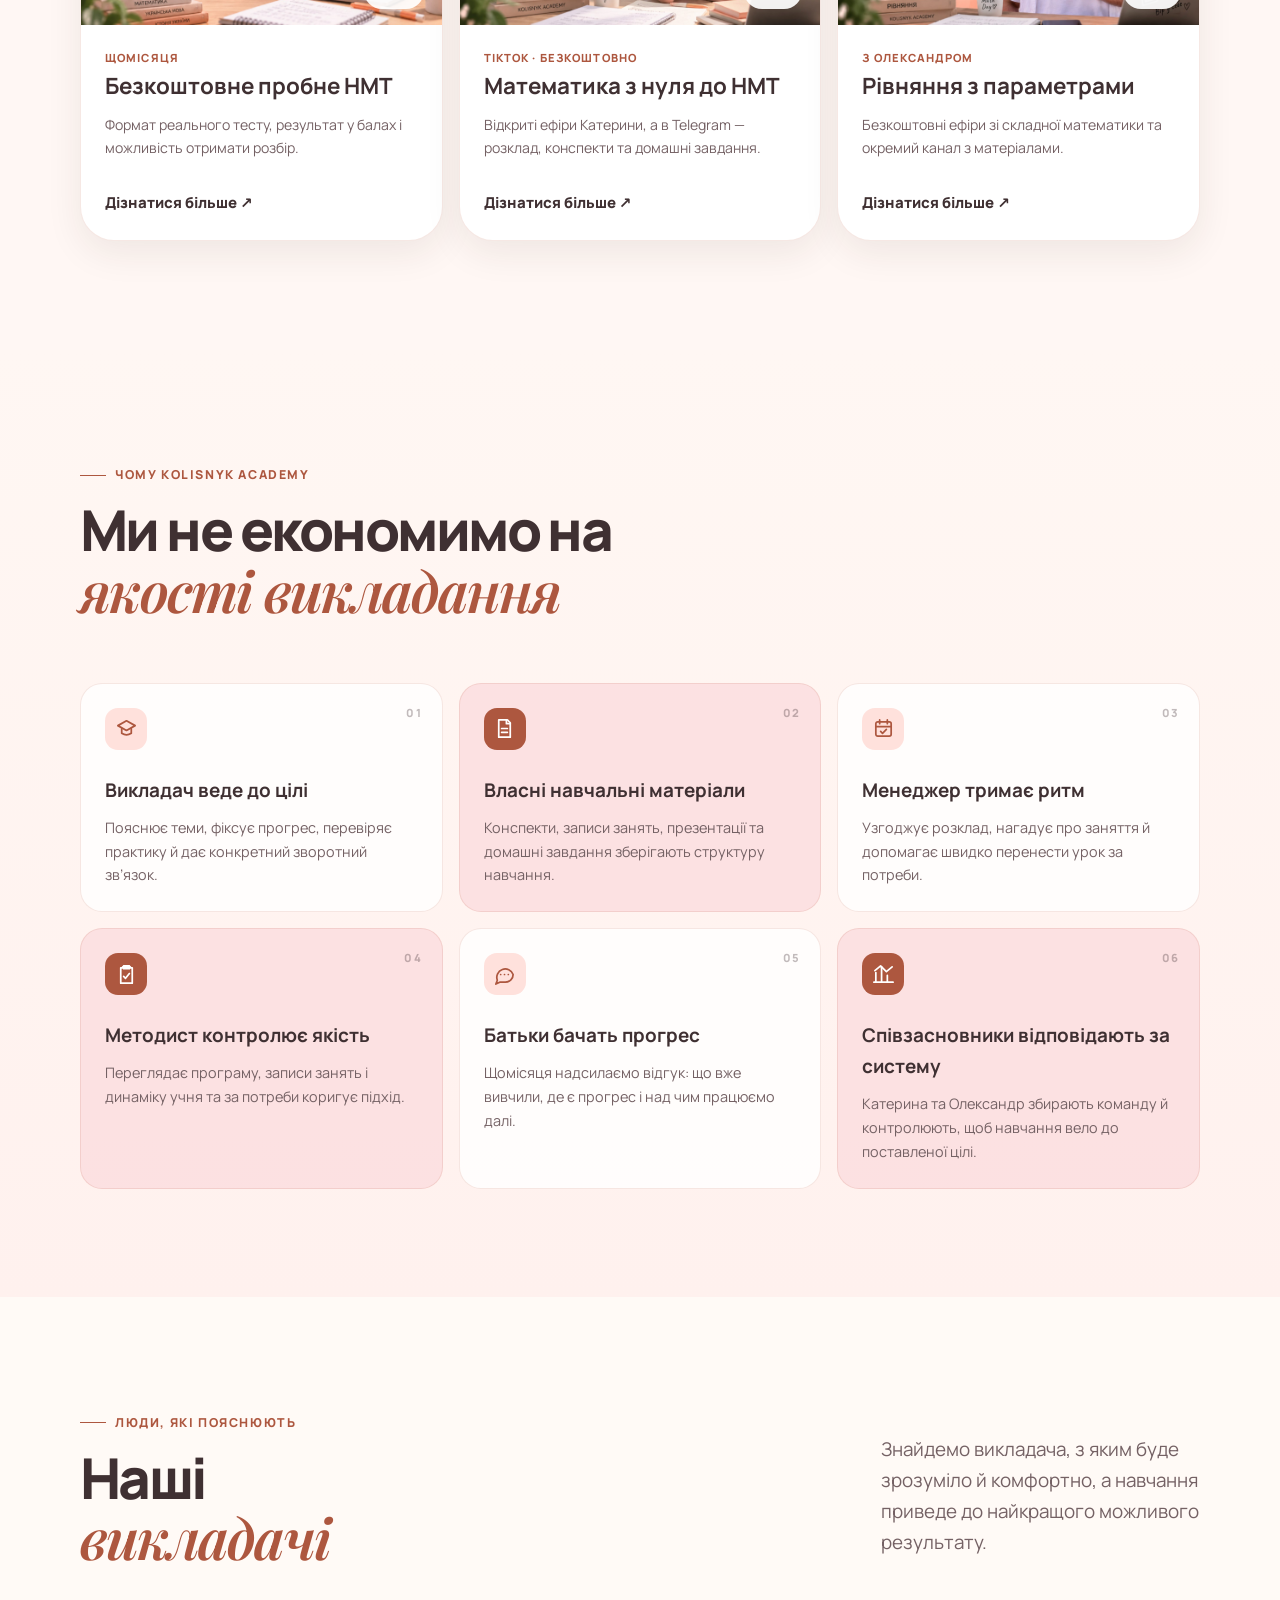
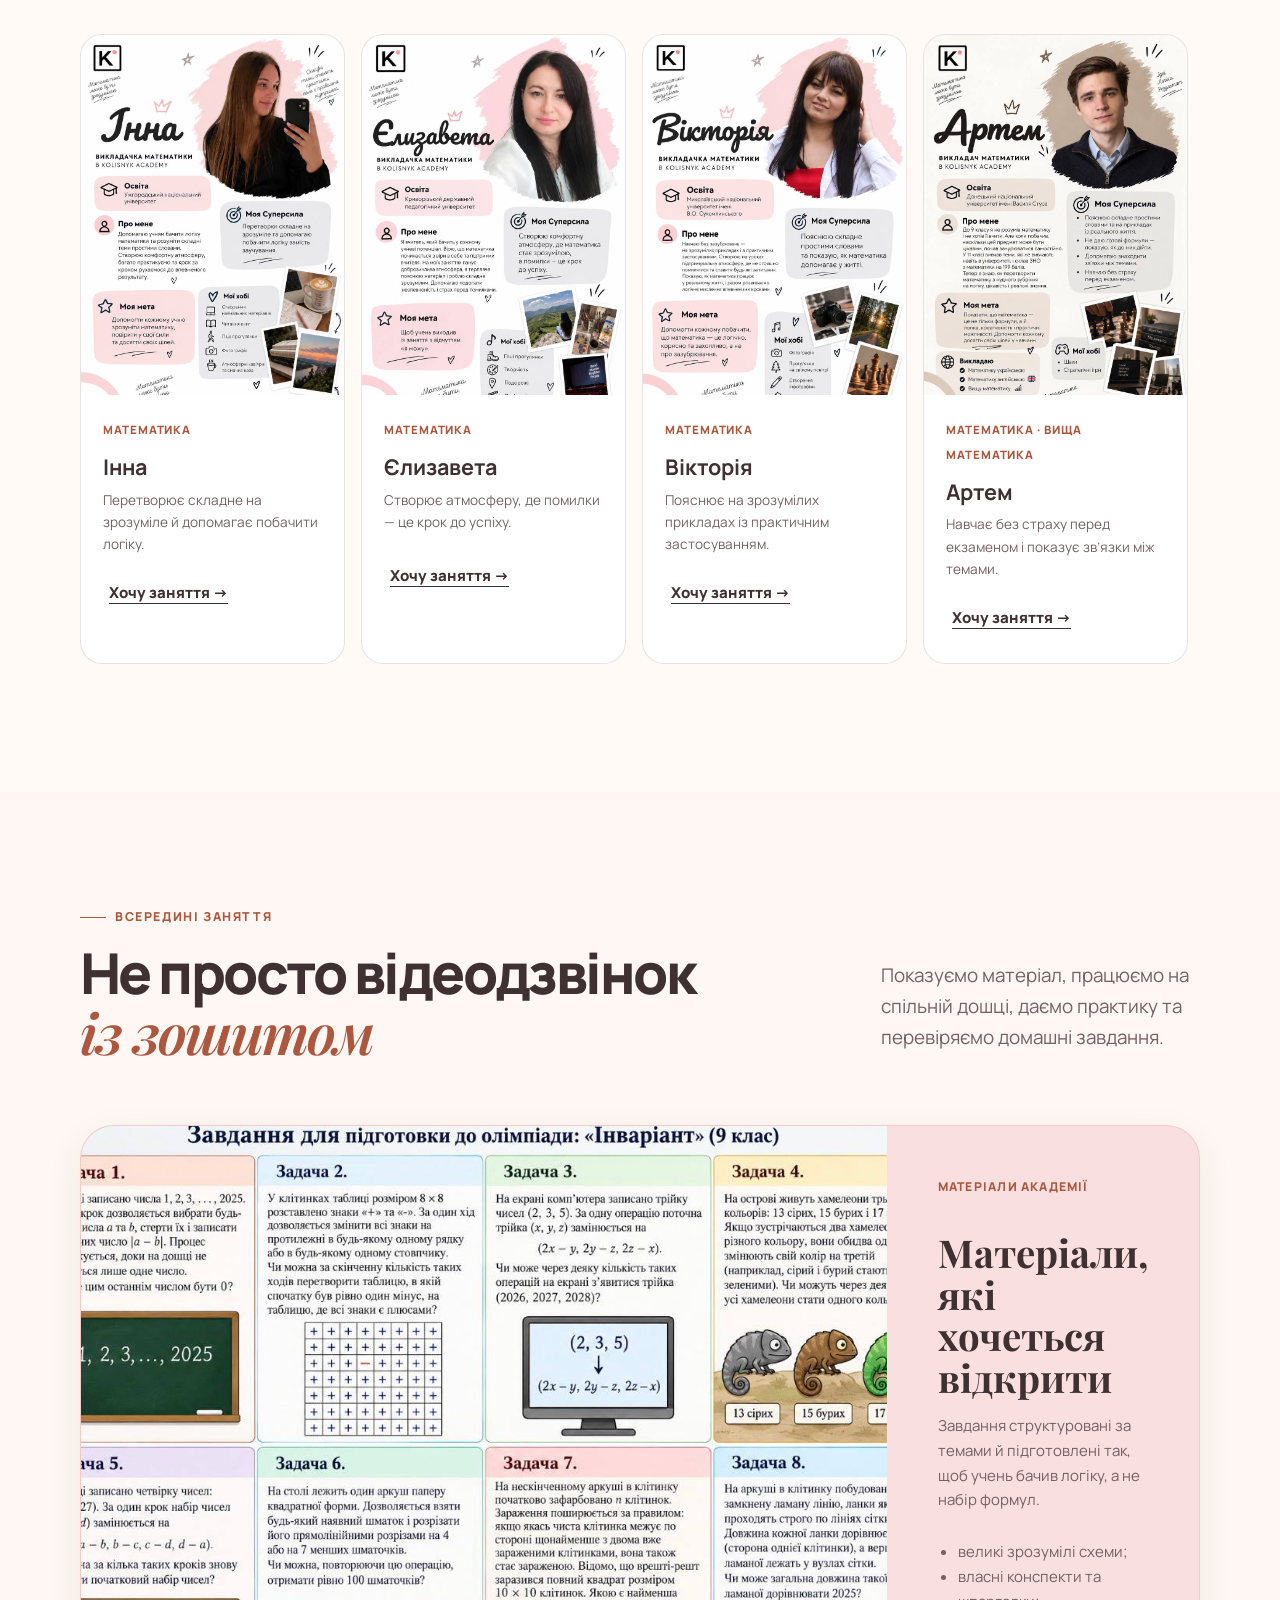
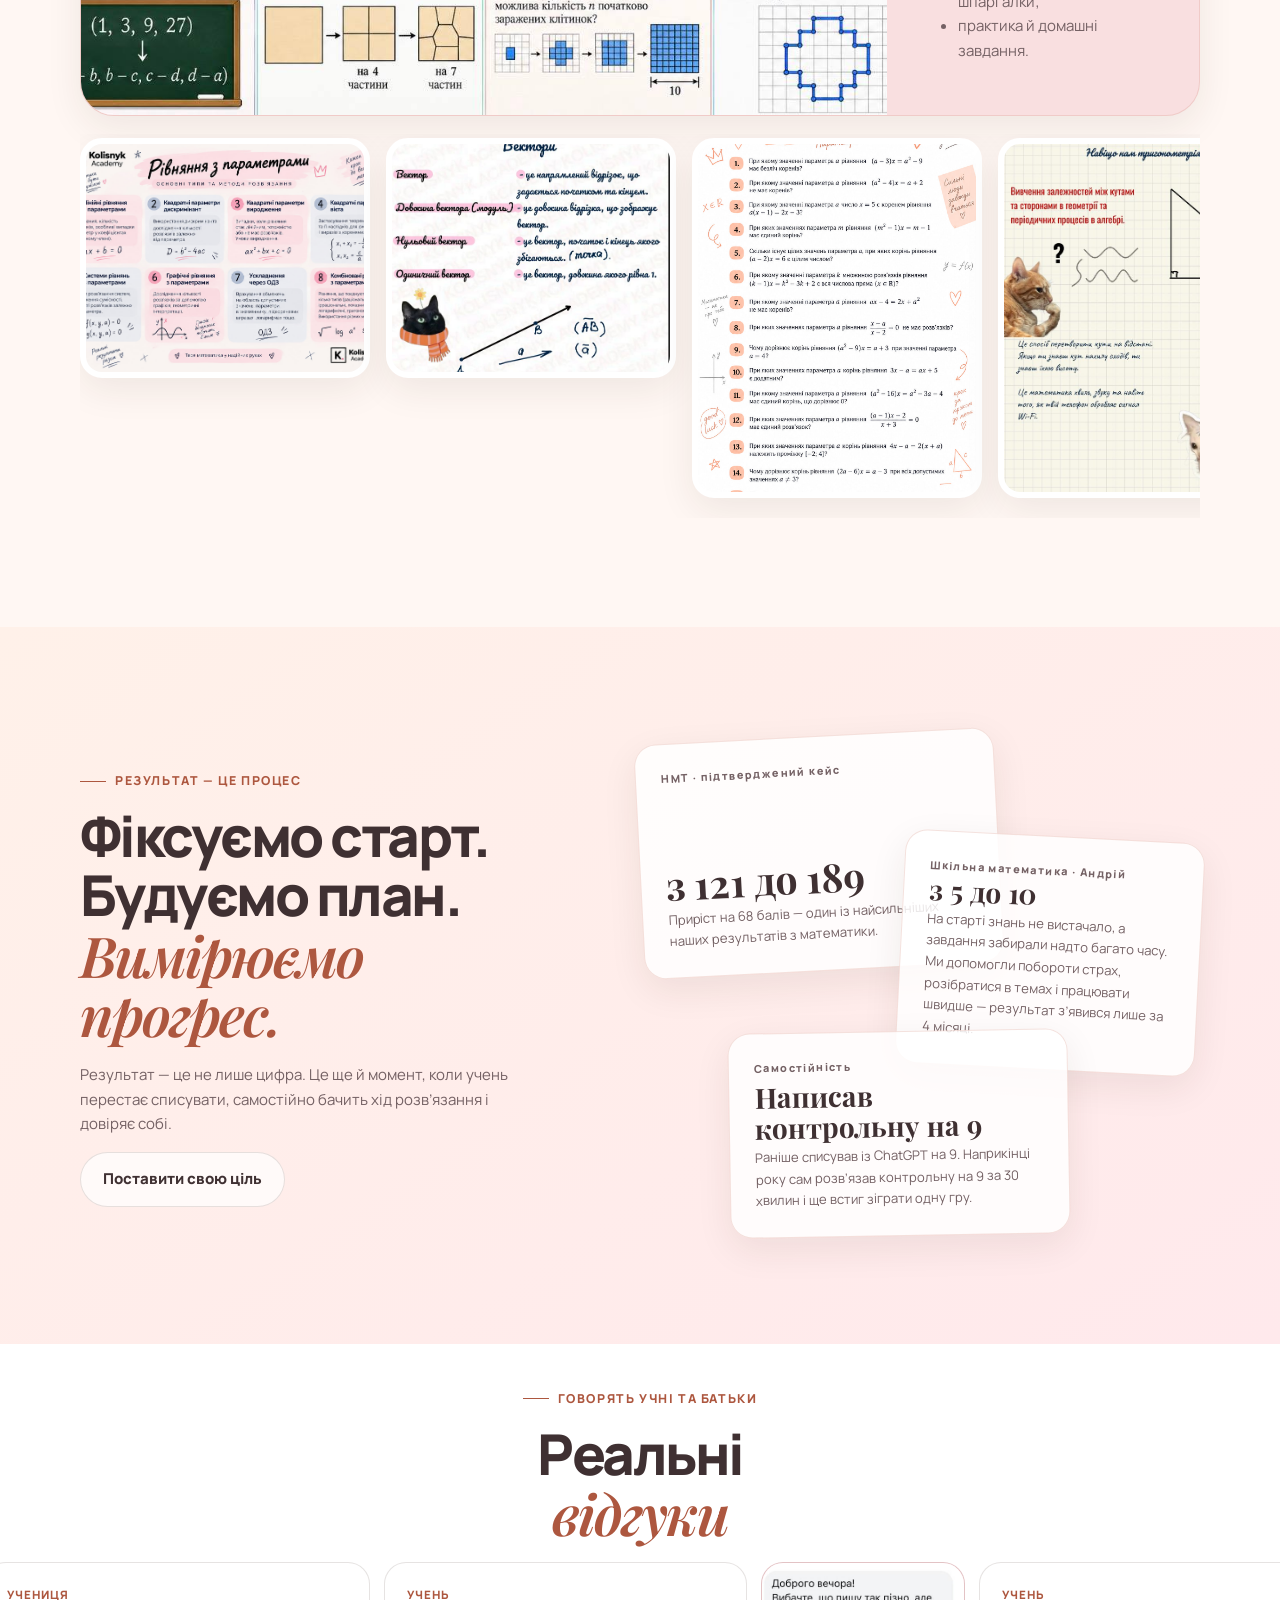
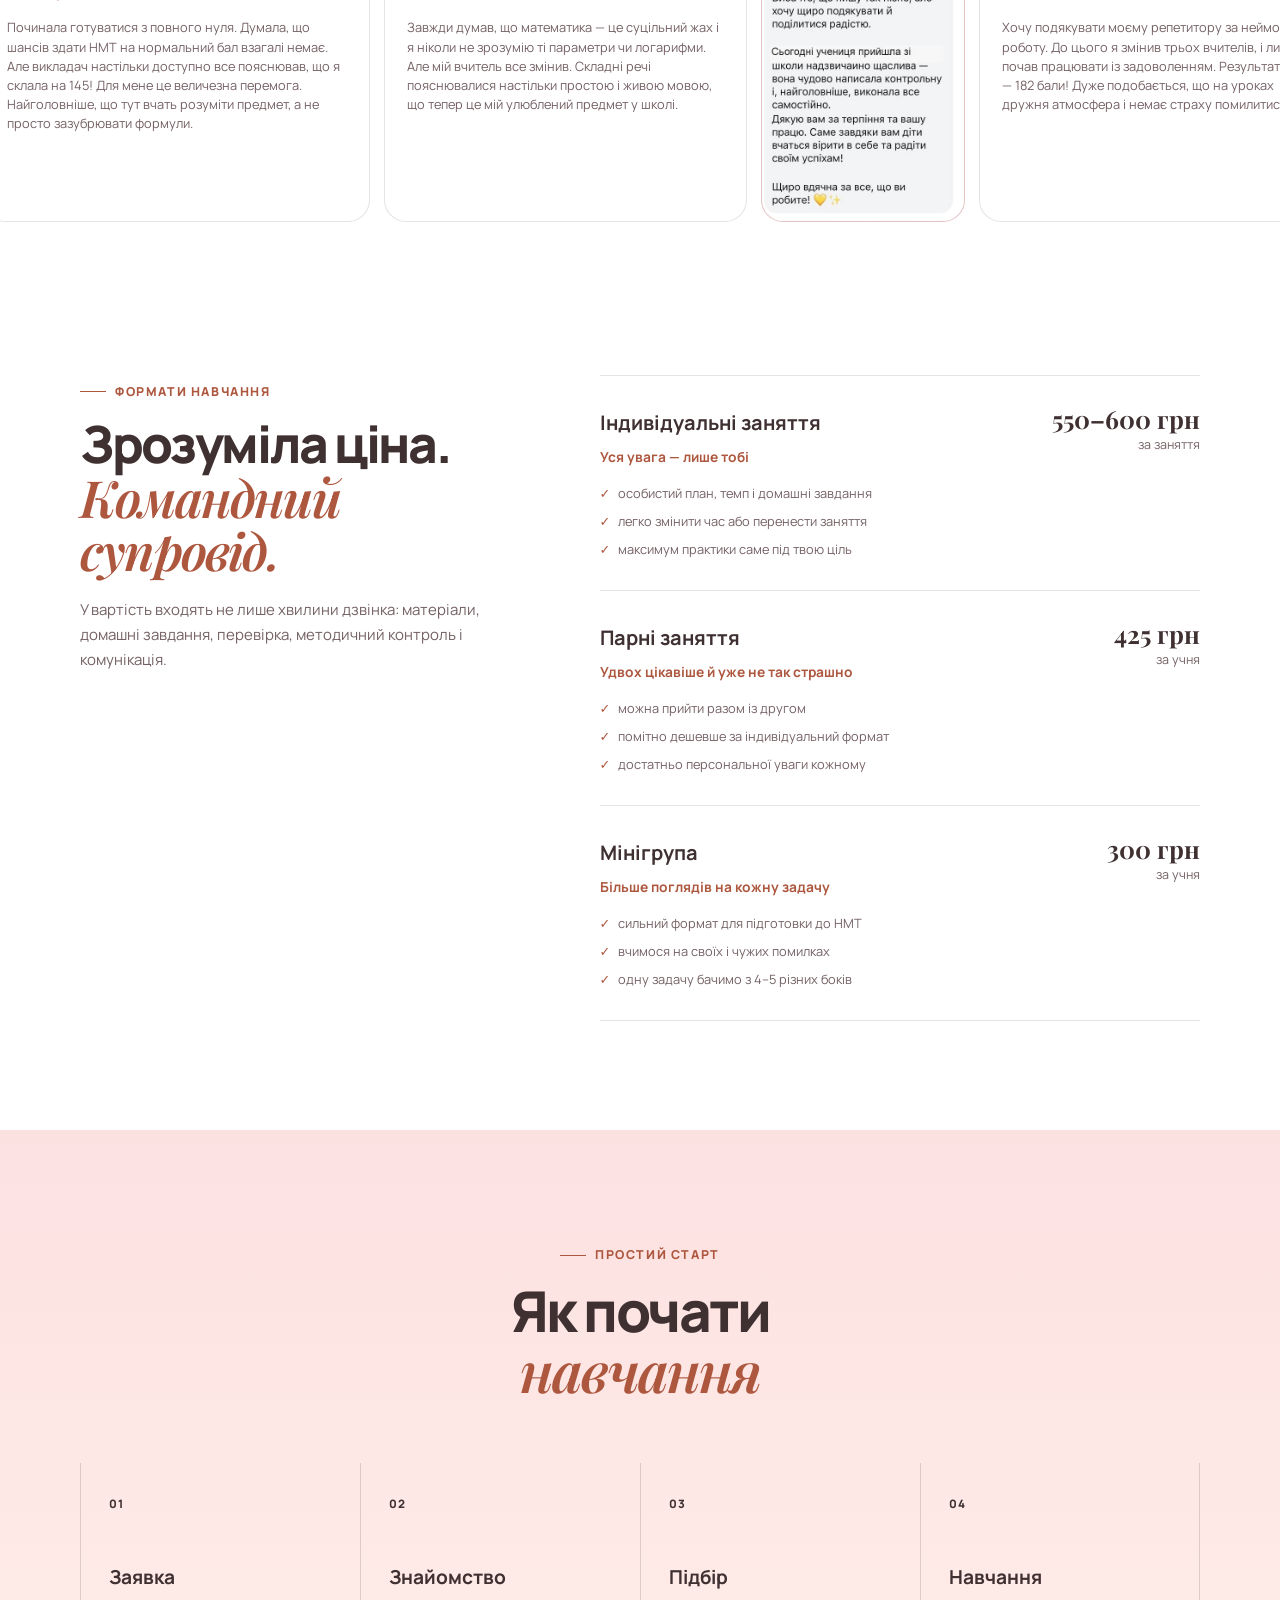
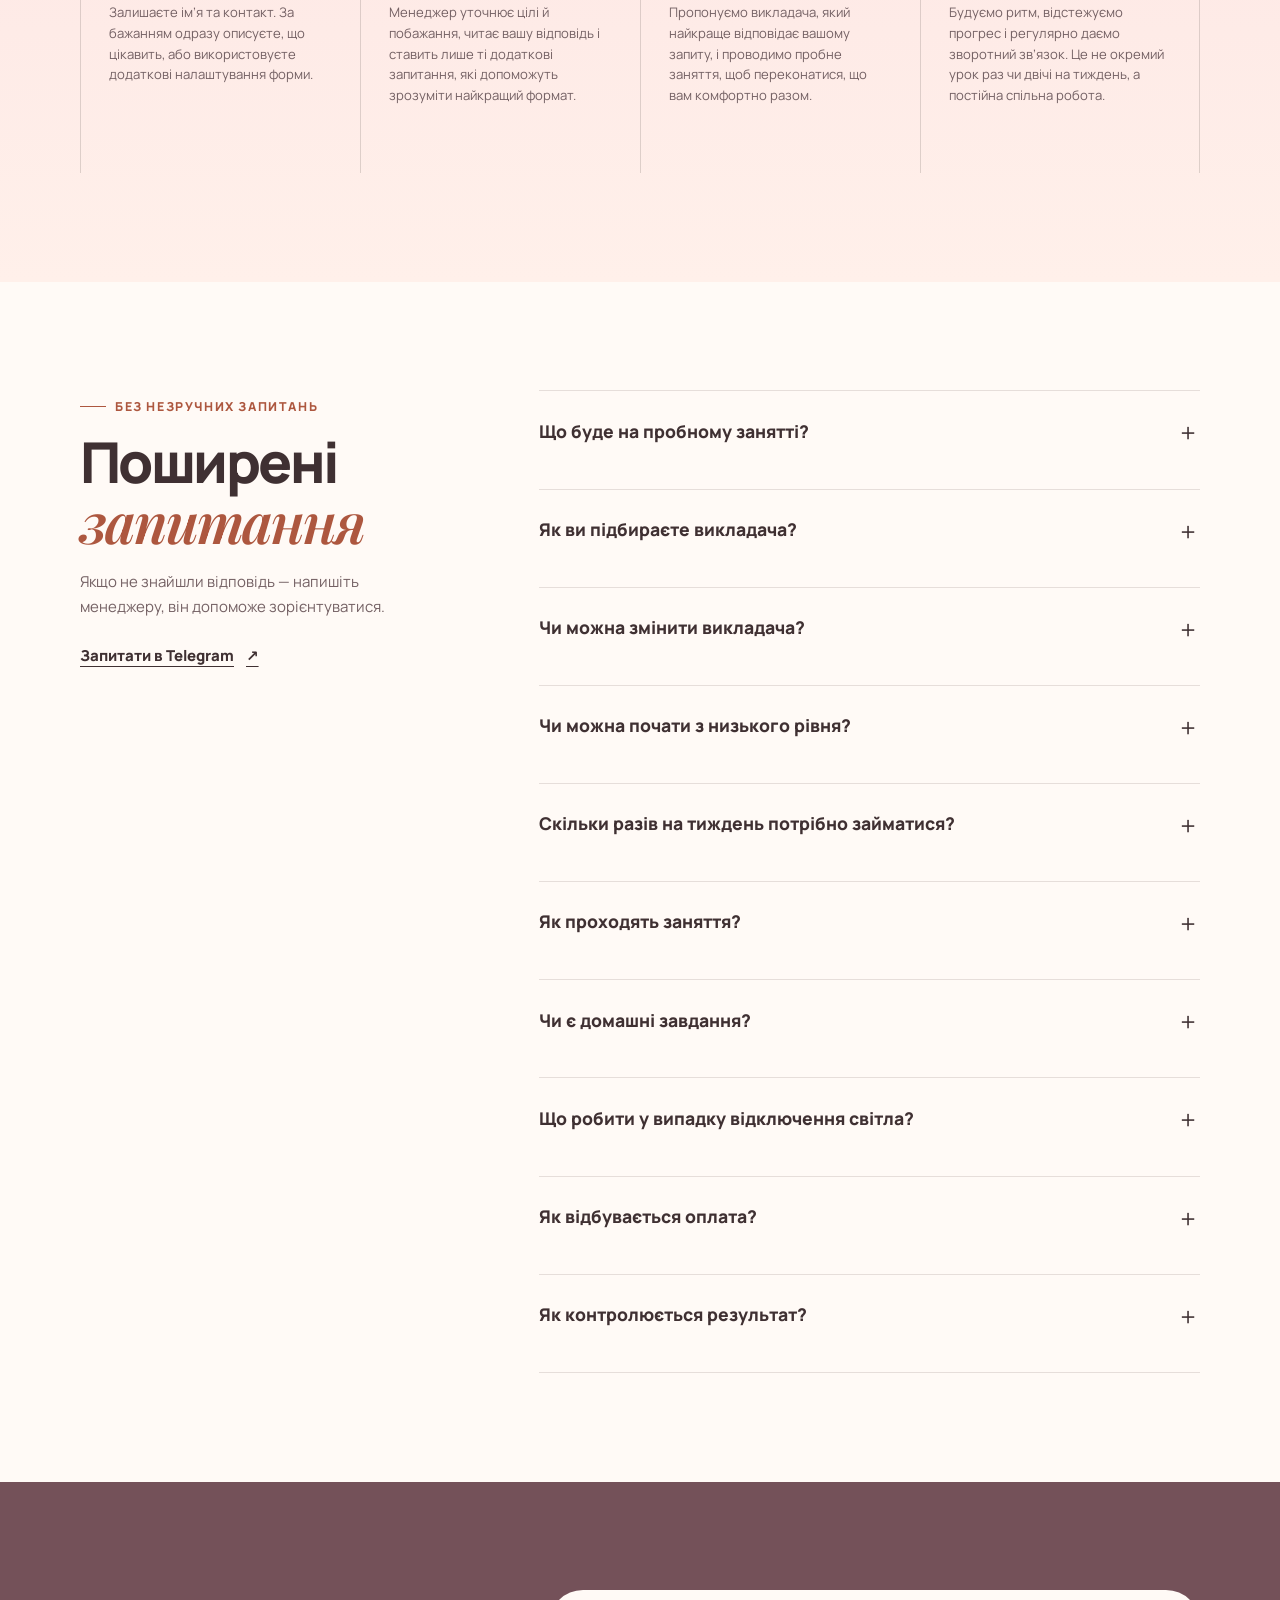
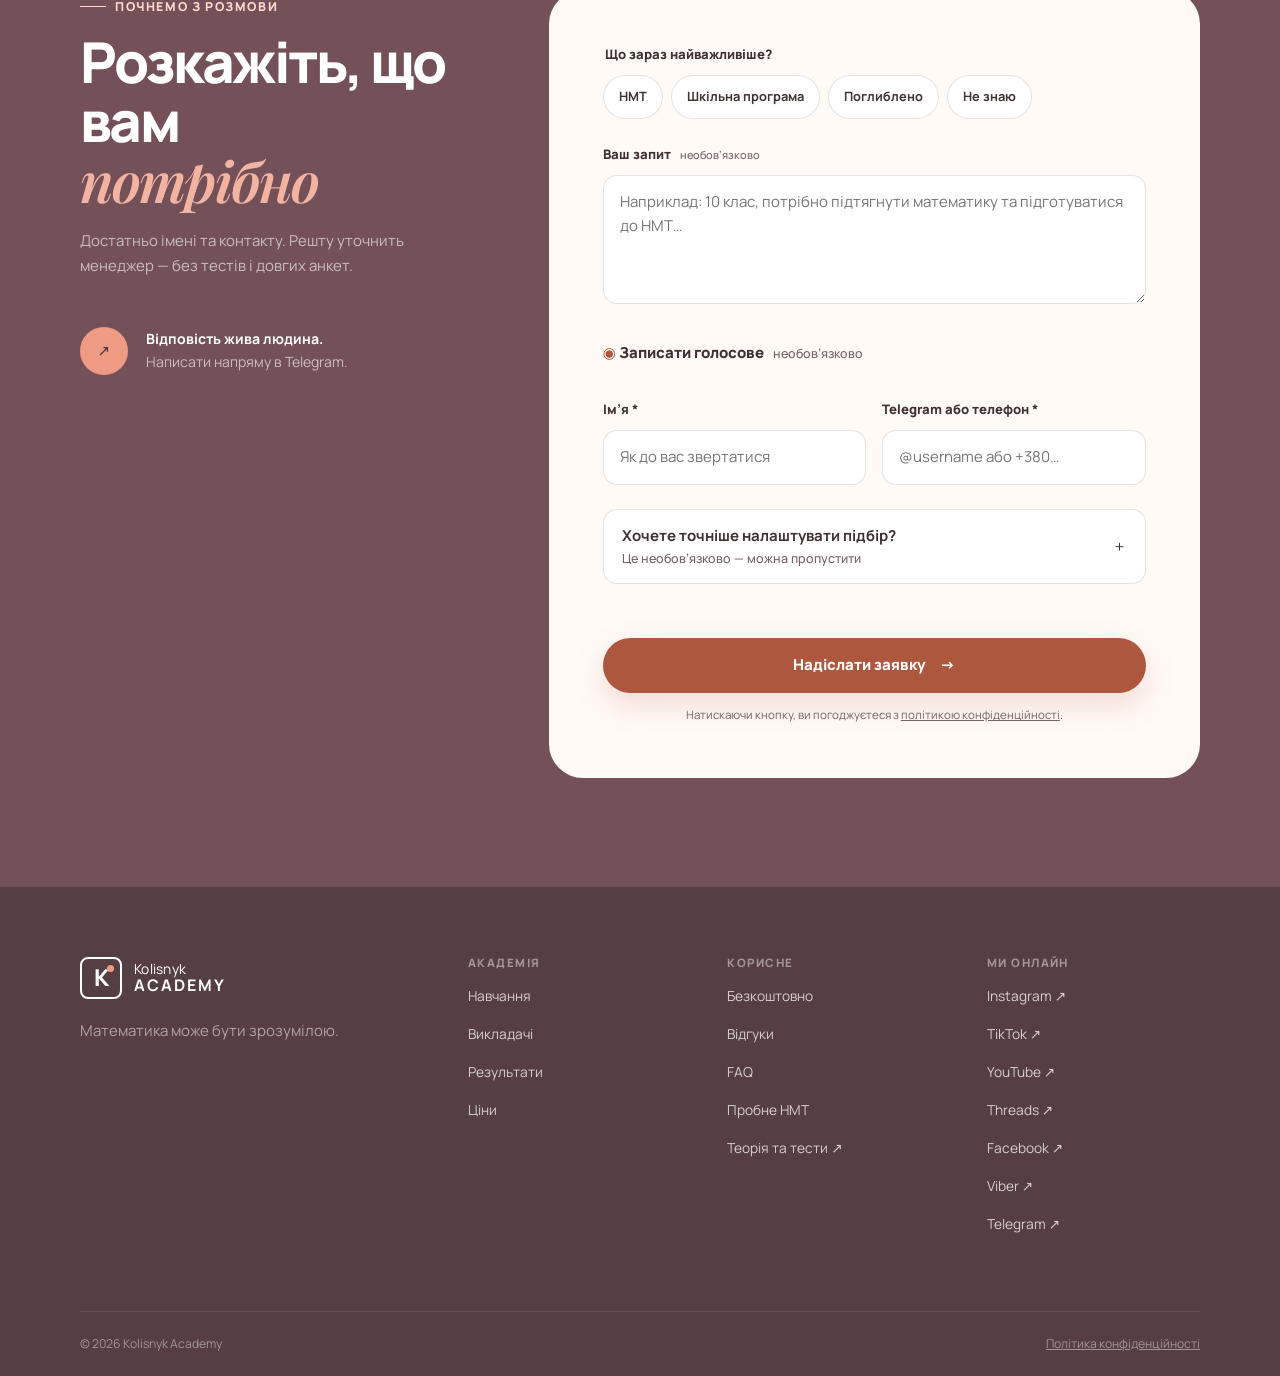
==== commit 6facbcdb: "Enable mouse wheel scrolling for reviews" ====
--- a/index.html
+++ b/index.html
@@ -104,6 +104,6 @@
   <footer class="site-footer"><div class="container footer-grid"><div class="footer-brand"><a class="brand brand-light" href="#top"><span class="brand-mark">K<span></span></span><span class="brand-copy">Kolisnyk <strong>Academy</strong></span></a><p>Математика може бути зрозумілою.</p></div><div><h2>Академія</h2><a href="#learning">Навчання</a><a href="#teachers">Викладачі</a><a href="#results">Результати</a><a href="#prices">Ціни</a></div><div><h2>Корисне</h2><a href="#free">Безкоштовно</a><a href="#reviews">Відгуки</a><a href="#faq">FAQ</a><a href="https://olexanderkolsnyk.github.io/PNMT/" target="_blank" rel="noopener">Пробне НМТ</a><a href="https://t.me/katerina_math_nmt2" target="_blank" rel="noopener">Теорія та тести ↗</a></div><div><h2>Ми онлайн</h2><a href="https://www.instagram.com/kolisnyk_academy" target="_blank" rel="noopener">Instagram ↗</a><a href="https://www.tiktok.com/@kolisnyk_academy" target="_blank" rel="noopener">TikTok ↗</a><a href="https://www.youtube.com/@kolisnyk_academy" target="_blank" rel="noopener">YouTube ↗</a><a href="https://www.threads.com/@kolisnyk_academy?igshid=NTc4MTIwNjQ2YQ==" target="_blank" rel="noopener">Threads ↗</a><a href="https://www.facebook.com/katerina.kolisnik.727264" target="_blank" rel="noopener">Facebook ↗</a><a href="https://r.mssg.me/m/697bfcc0610fc48495b6ee1d" target="_blank" rel="noopener">Viber ↗</a><a href="https://t.me/kolisnyk_academy" target="_blank" rel="noopener">Telegram ↗</a></div></div><div class="container footer-bottom"><p>© <span id="current-year"></span> Kolisnyk Academy</p><a href="privacy.html">Політика конфіденційності</a></div></footer>
   <a class="mobile-sticky-cta button button-primary js-lead-cta" data-cta-location="mobile-sticky" href="#lead-form">Записатися на пробне</a>
   <dialog class="success-dialog" id="success-dialog"><button class="dialog-close" id="success-close" type="button" aria-label="Закрити">×</button><span class="success-mark" aria-hidden="true">✓</span><h2>Готово 🎉</h2><p>Менеджер Kolisnyk Academy зв’яжеться з вами та допоможе підібрати викладача.</p><div class="success-links"><a href="https://t.me/kolisnyk_academy" target="_blank" rel="noopener">Написати в Telegram <span>↗</span></a><a href="https://olexanderkolsnyk.github.io/PNMT/" target="_blank" rel="noopener">Спробувати пробне НМТ <span>↗</span></a><a href="#teachers" data-close-dialog>Познайомитися з викладачами <span>↓</span></a></div></dialog>
-  <script src="js/data.js?v=20261021-2" defer></script><script src="js/analytics.js?v=20261026-1" defer></script><script src="js/main.js?v=20261027-2" defer></script><script src="js/form.js?v=20261021-2" defer></script>
+  <script src="js/data.js?v=20261021-2" defer></script><script src="js/analytics.js?v=20261026-1" defer></script><script src="js/main.js?v=20261027-3" defer></script><script src="js/form.js?v=20261021-2" defer></script>
 </body>
 </html>
